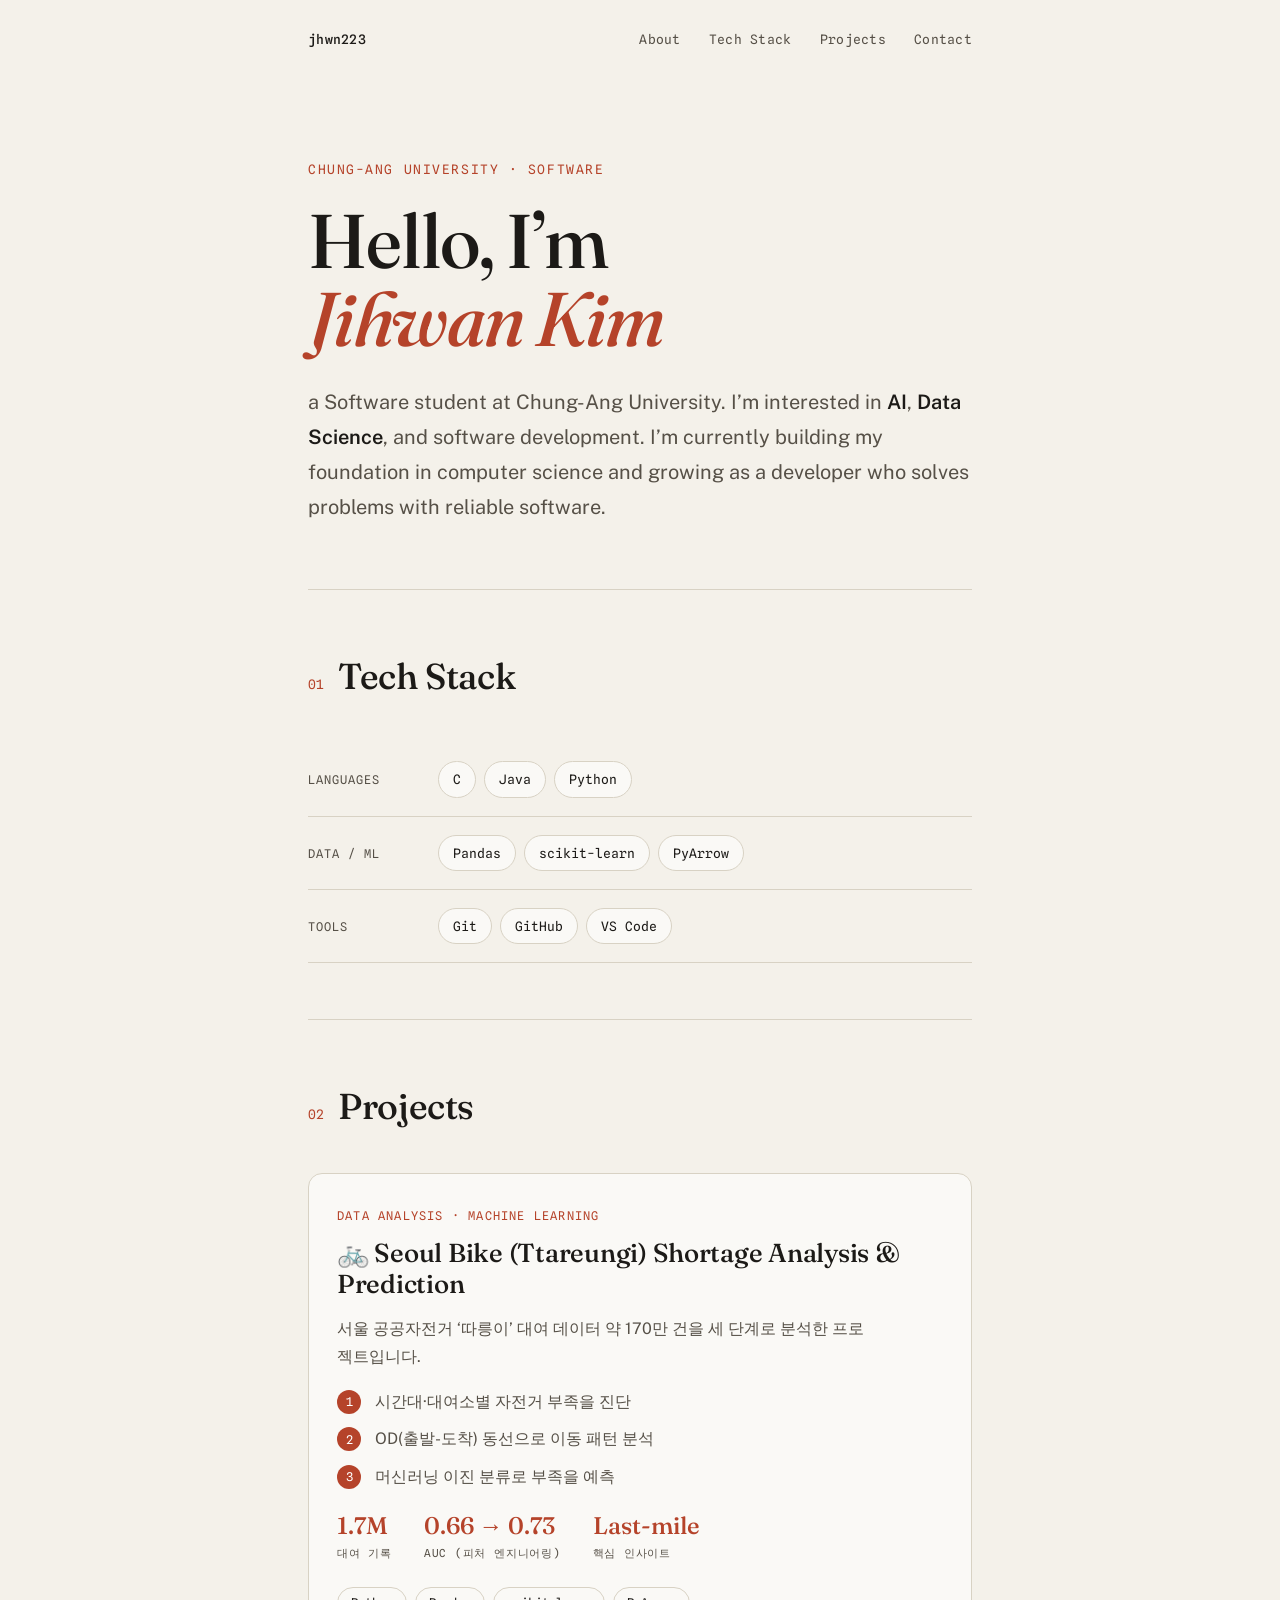
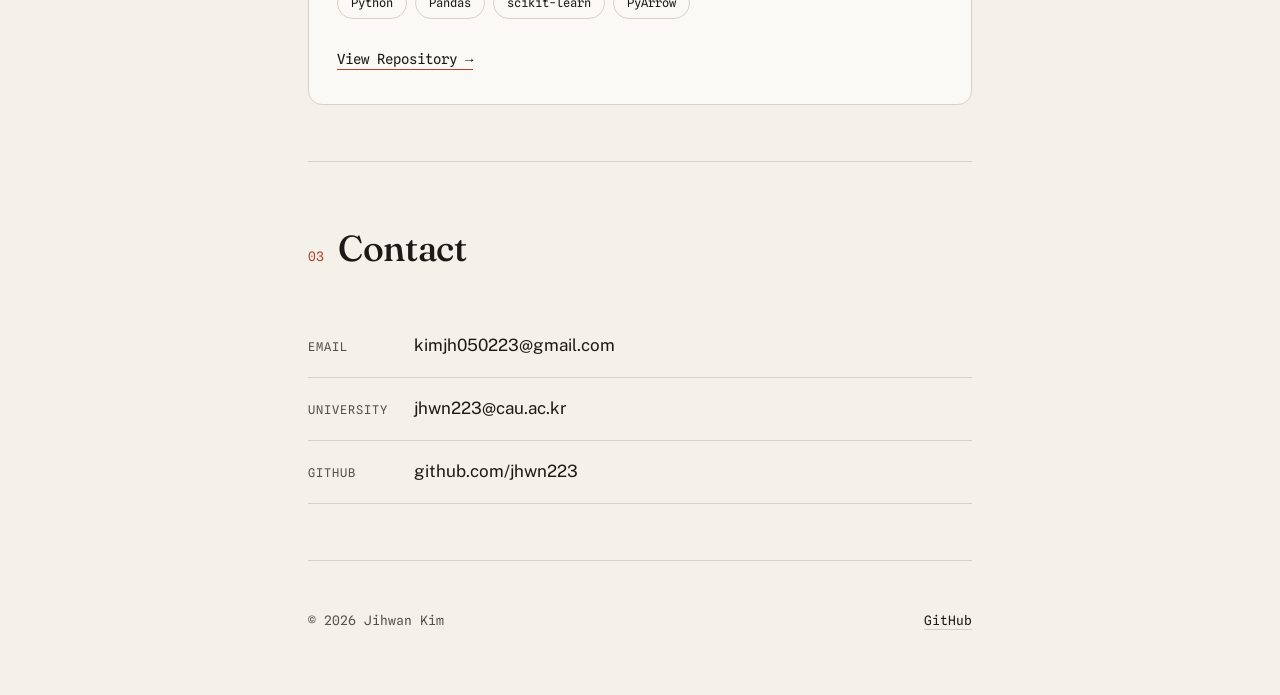
==== index.html @ 2d64db5d "Update index.html" ====
<!DOCTYPE html>
<html lang="en">
<head>
  <meta charset="UTF-8" />
  <meta name="viewport" content="width=device-width, initial-scale=1.0" />
  <title>Jihwan Kim</title>
  <link rel="preconnect" href="https://fonts.googleapis.com" />
  <link rel="preconnect" href="https://fonts.gstatic.com" crossorigin />
  <link href="https://fonts.googleapis.com/css2?family=Fraunces:opsz,wght@9..144,400;9..144,500;9..144,600&family=Spline+Sans+Mono:wght@400;500&family=Public+Sans:wght@400;500;600&display=swap" rel="stylesheet" />
  <style>
    :root {
      --bg: #f4f1ea;
      --ink: #1c1a17;
      --muted: #565047;
      --line: #d8d2c4;
      --accent: #b5432a;
      --display: "Fraunces", Georgia, serif;
      --body: "Public Sans", sans-serif;
      --mono: "Spline Sans Mono", monospace;
    }

    * { margin: 0; padding: 0; box-sizing: border-box; }

    html { scroll-behavior: smooth; }

    body {
      background: var(--bg);
      color: var(--ink);
      font-family: var(--body);
      line-height: 1.7;
      -webkit-font-smoothing: antialiased;
      background-image: radial-gradient(#e7e1d3 0.5px, transparent 0.5px);
      background-size: 26px 26px;
    }

    .wrap { max-width: 720px; margin: 0 auto; padding: 0 28px; }

    .topbar {
      display: flex;
      justify-content: space-between;
      align-items: center;
      padding: 28px 0;
      font-family: var(--mono);
      font-size: 13px;
      letter-spacing: 0.02em;
    }
    .topbar .site { color: var(--ink); font-weight: 500; }
    .topbar nav a {
      color: var(--muted);
      text-decoration: none;
      margin-left: 20px;
      transition: color 0.2s;
    }
    .topbar nav a:hover { color: var(--accent); }

    .hero {
      padding: 80px 0 64px;
      animation: rise 0.9s ease both;
    }
    .eyebrow {
      font-family: var(--mono);
      font-size: 13px;
      color: var(--accent);
      text-transform: uppercase;
      letter-spacing: 0.12em;
      margin-bottom: 22px;
    }
    .hero h1 {
      font-family: var(--display);
      font-weight: 500;
      font-size: clamp(40px, 9vw, 76px);
      line-height: 1.02;
      letter-spacing: -0.02em;
      margin-bottom: 28px;
    }
    .hero h1 em {
      font-style: italic;
      color: var(--accent);
    }
    .hero .bio {
      font-size: clamp(17px, 2.4vw, 20px);
      color: var(--muted);
      max-width: 56ch;
      line-height: 1.75;
    }
    .hero .bio strong { color: var(--ink); font-weight: 600; }

    section { padding: 56px 0; border-top: 1px solid var(--line); }
    .section-head {
      display: flex;
      align-items: baseline;
      gap: 14px;
      margin-bottom: 36px;
    }
    .section-head .num {
      font-family: var(--mono);
      font-size: 13px;
      color: var(--accent);
    }
    .section-head h2 {
      font-family: var(--display);
      font-weight: 500;
      font-size: clamp(26px, 5vw, 36px);
      letter-spacing: -0.01em;
    }

    /* 프로젝트 카드 */
    .project {
      border: 1px solid var(--line);
      border-radius: 14px;
      padding: 32px 28px;
      background: rgba(255, 255, 255, 0.6);
      transition: border-color 0.25s, transform 0.25s;
    }
    .project:hover {
      border-color: var(--accent);
      transform: translateY(-3px);
    }
    .project .kicker {
      font-family: var(--mono);
      font-size: 12px;
      color: var(--accent);
      text-transform: uppercase;
      letter-spacing: 0.1em;
      margin-bottom: 12px;
    }
    .project h3 {
      font-family: var(--display);
      font-weight: 500;
      font-size: clamp(21px, 4vw, 26px);
      letter-spacing: -0.01em;
      line-height: 1.2;
      margin-bottom: 14px;
    }
    .project .desc {
      color: var(--muted);
      font-size: 16px;
      line-height: 1.75;
      margin-bottom: 18px;
      max-width: 54ch;
    }

    /* 프로젝트 단계 목록 */
    .steps {
      list-style: none;
      counter-reset: step;
      margin-bottom: 24px;
      max-width: 54ch;
    }
    .steps li {
      counter-increment: step;
      position: relative;
      padding-left: 38px;
      margin-bottom: 12px;
      color: var(--muted);
      font-size: 16px;
      line-height: 1.6;
    }
    .steps li::before {
      content: counter(step);
      position: absolute;
      left: 0;
      top: 1px;
      width: 24px;
      height: 24px;
      border-radius: 50%;
      background: var(--accent);
      color: #fff;
      font-family: var(--mono);
      font-size: 12px;
      display: flex;
      align-items: center;
      justify-content: center;
    }

    .project .metrics {
      display: flex;
      gap: 32px;
      flex-wrap: wrap;
      margin-bottom: 24px;
    }
    .project .metric .val {
      font-family: var(--display);
      font-weight: 500;
      font-size: 24px;
      color: var(--accent);
      line-height: 1.1;
    }
    .project .metric .cap {
      font-family: var(--mono);
      font-size: 11px;
      color: var(--muted);
      text-transform: uppercase;
      letter-spacing: 0.07em;
      margin-top: 4px;
    }
    .project .tags {
      display: flex;
      flex-wrap: wrap;
      gap: 8px;
      margin-bottom: 26px;
    }
    .project .tag {
      font-family: var(--mono);
      font-size: 12px;
      color: var(--ink);
      border: 1px solid var(--line);
      border-radius: 999px;
      padding: 5px 13px;
    }
    .project .repo-link {
      font-family: var(--mono);
      font-size: 14px;
      color: var(--ink);
      text-decoration: none;
      border-bottom: 1px solid var(--accent);
      padding-bottom: 2px;
      transition: color 0.2s;
    }
    .project .repo-link:hover { color: var(--accent); }

    /* 테크 스택 */
    .stack-list { display: flex; flex-direction: column; }
    .stack-row {
      display: flex;
      align-items: baseline;
      gap: 20px;
      padding: 18px 0;
      border-bottom: 1px solid var(--line);
      flex-wrap: wrap;
    }
    .stack-row .label {
      font-family: var(--mono);
      font-size: 12px;
      color: var(--muted);
      text-transform: uppercase;
      letter-spacing: 0.08em;
      min-width: 110px;
    }
    .stack-tags { display: flex; flex-wrap: wrap; gap: 8px; }
    .stack-tags .tag {
      font-family: var(--mono);
      font-size: 13px;
      color: var(--ink);
      background: rgba(255, 255, 255, 0.6);
      border: 1px solid var(--line);
      border-radius: 999px;
      padding: 6px 14px;
      transition: border-color 0.2s, color 0.2s;
    }
    .stack-tags .tag:hover { border-color: var(--accent); color: var(--accent); }

    /* 컨택 줄 */
    .contact-list { display: flex; flex-direction: column; }
    .contact-row {
      display: flex;
      align-items: baseline;
      gap: 16px;
      padding: 16px 0;
      border-bottom: 1px solid var(--line);
      flex-wrap: wrap;
    }
    .contact-row .label {
      font-family: var(--mono);
      font-size: 12px;
      color: var(--muted);
      text-transform: uppercase;
      letter-spacing: 0.08em;
      min-width: 90px;
    }
    .contact-row a {
      font-size: 17px;
      color: var(--ink);
      text-decoration: none;
      border-bottom: 1px solid transparent;
      transition: color 0.2s, border-color 0.2s;
    }
    .contact-row a:hover { color: var(--accent); border-color: var(--accent); }

    footer {
      padding: 48px 0 64px;
      border-top: 1px solid var(--line);
      display: flex;
      justify-content: space-between;
      flex-wrap: wrap;
      gap: 16px;
      font-family: var(--mono);
      font-size: 13px;
      color: var(--muted);
    }
    footer a { color: var(--ink); text-decoration: none; border-bottom: 1px solid var(--line); padding-bottom: 1px; transition: border-color 0.2s; }
    footer a:hover { border-color: var(--accent); }

    @keyframes rise {
      from { opacity: 0; transform: translateY(16px); }
      to   { opacity: 1; transform: translateY(0); }
    }
  </style>
</head>
<body>
  <div class="wrap">

    <div class="topbar">
      <span class="site">jhwn223</span>
      <nav>
        <a href="#about">About</a>
        <a href="#stack">Tech Stack</a>
        <a href="#projects">Projects</a>
        <a href="#contact">Contact</a>
      </nav>
    </div>

    <header class="hero" id="about">
      <p class="eyebrow">Chung-Ang University &middot; Software</p>
      <h1>Hello, I&rsquo;m<br><em>Jihwan Kim</em></h1>
      <p class="bio">
        a Software student at Chung-Ang University. I&rsquo;m interested in
        <strong>AI</strong>, <strong>Data Science</strong>, and software development.
        I&rsquo;m currently building my foundation in computer science and growing as a
        developer who solves problems with reliable software.
      </p>
    </header>

    <section id="stack">
      <div class="section-head">
        <span class="num">01</span>
        <h2>Tech Stack</h2>
      </div>
      <div class="stack-list">
        <div class="stack-row">
          <span class="label">Languages</span>
          <div class="stack-tags">
            <span class="tag">C</span>
            <span class="tag">Java</span>
            <span class="tag">Python</span>
          </div>
        </div>
        <div class="stack-row">
          <span class="label">Data / ML</span>
          <div class="stack-tags">
            <span class="tag">Pandas</span>
            <span class="tag">scikit-learn</span>
            <span class="tag">PyArrow</span>
          </div>
        </div>
        <div class="stack-row">
          <span class="label">Tools</span>
          <div class="stack-tags">
            <span class="tag">Git</span>
            <span class="tag">GitHub</span>
            <span class="tag">VS Code</span>
          </div>
        </div>
      </div>
    </section>

    <section id="projects">
      <div class="section-head">
        <span class="num">02</span>
        <h2>Projects</h2>
      </div>

      <article class="project">
        <p class="kicker">Data Analysis &middot; Machine Learning</p>
        <h3>🚲 Seoul Bike (Ttareungi) Shortage Analysis &amp; Prediction</h3>
        <p class="desc">
          서울 공공자전거 &lsquo;따릉이&rsquo; 대여 데이터 약 170만 건을 세 단계로 분석한 프로젝트입니다.
        </p>
        <ol class="steps">
          <li>시간대&middot;대여소별 자전거 부족을 진단</li>
          <li>OD(출발-도착) 동선으로 이동 패턴 분석</li>
          <li>머신러닝 이진 분류로 부족을 예측</li>
        </ol>
        <div class="metrics">
          <div class="metric">
            <div class="val">1.7M</div>
            <div class="cap">대여 기록</div>
          </div>
          <div class="metric">
            <div class="val">0.66 &rarr; 0.73</div>
            <div class="cap">AUC (피처 엔지니어링)</div>
          </div>
          <div class="metric">
            <div class="val">Last-mile</div>
            <div class="cap">핵심 인사이트</div>
          </div>
        </div>
        <div class="tags">
          <span class="tag">Python</span>
          <span class="tag">Pandas</span>
          <span class="tag">scikit-learn</span>
          <span class="tag">PyArrow</span>
        </div>
        <a class="repo-link" href="https://github.com/jhwn223/ttareungi-project" target="_blank" rel="noopener">
          View Repository &rarr;
        </a>
      </article>
    </section>

    <section id="contact">
      <div class="section-head">
        <span class="num">03</span>
        <h2>Contact</h2>
      </div>
      <div class="contact-list">
        <div class="contact-row">
          <span class="label">Email</span>
          <a href="mailto:kimjh050223@gmail.com">kimjh050223@gmail.com</a>
        </div>
        <div class="contact-row">
          <span class="label">University</span>
          <a href="mailto:jhwn223@cau.ac.kr">jhwn223@cau.ac.kr</a>
        </div>
        <div class="contact-row">
          <span class="label">GitHub</span>
          <a href="https://github.com/jhwn223">github.com/jhwn223</a>
        </div>
      </div>
    </section>

    <footer>
      <span>&copy; 2026 Jihwan Kim</span>
      <span>
        <a href="https://github.com/jhwn223">GitHub</a>
      </span>
    </footer>

  </div>
</body>
</html>
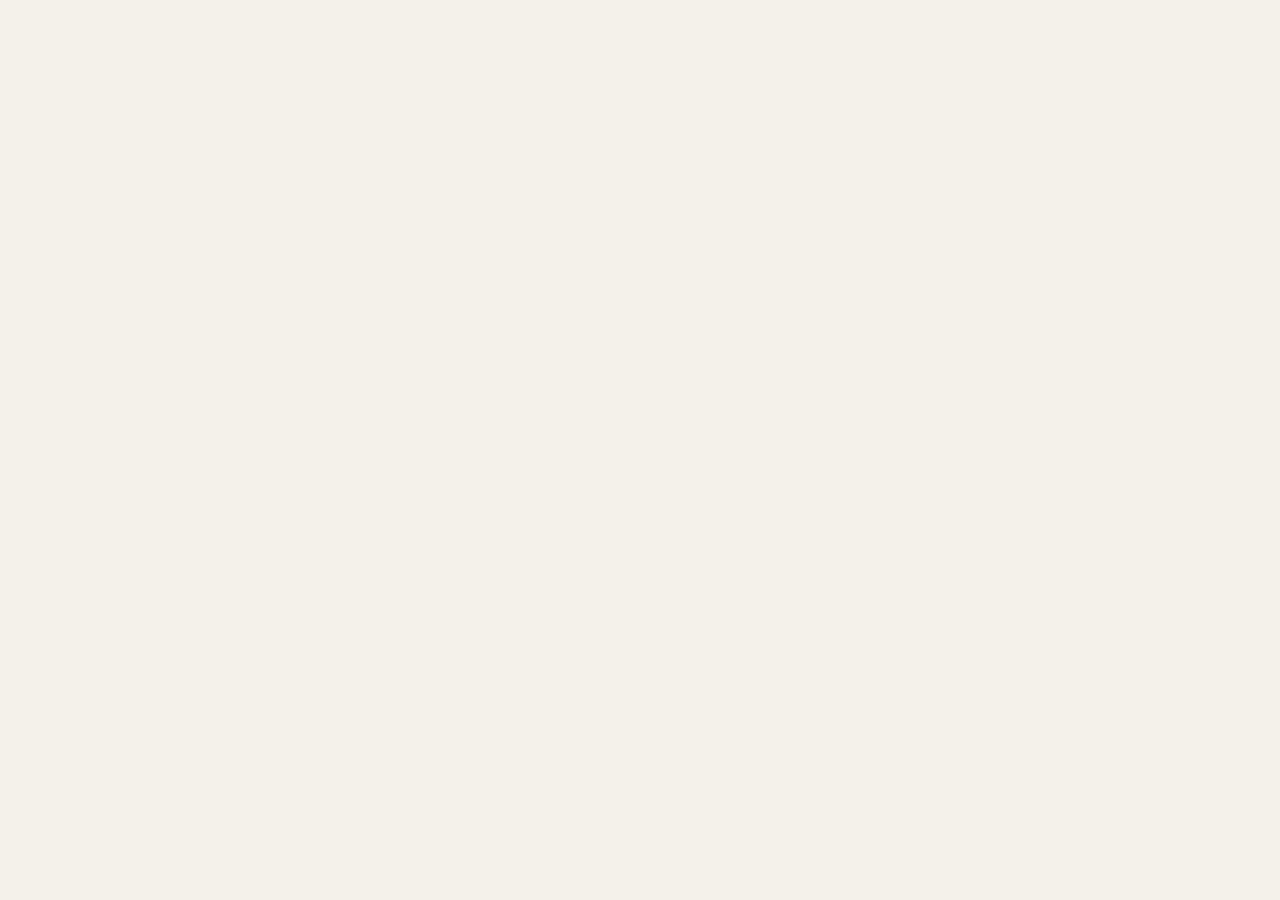
==== commit 778f5be5: "Update index.html" ====
--- a/index.html
+++ b/index.html
@@ -31,6 +31,8 @@
       -webkit-font-smoothing: antialiased;
       background-image: radial-gradient(#e7e1d3 0.5px, transparent 0.5px);
       background-size: 26px 26px;
+      word-break: keep-all;
+      overflow-wrap: break-word;
     }
 
     .wrap { max-width: 720px; margin: 0 auto; padding: 0 28px; }
@@ -81,7 +83,7 @@
       font-size: clamp(17px, 2.4vw, 20px);
       color: var(--muted);
       max-width: 56ch;
-      line-height: 1.75;
+      line-height: 1.8;
     }
     .hero .bio strong { color: var(--ink); font-weight: 600; }
 
@@ -129,13 +131,13 @@
       font-weight: 500;
       font-size: clamp(21px, 4vw, 26px);
       letter-spacing: -0.01em;
-      line-height: 1.2;
+      line-height: 1.25;
       margin-bottom: 14px;
     }
     .project .desc {
       color: var(--muted);
       font-size: 16px;
-      line-height: 1.75;
+      line-height: 1.8;
       margin-bottom: 18px;
       max-width: 54ch;
     }
@@ -154,13 +156,13 @@
       margin-bottom: 12px;
       color: var(--muted);
       font-size: 16px;
-      line-height: 1.6;
+      line-height: 1.65;
     }
     .steps li::before {
       content: counter(step);
       position: absolute;
       left: 0;
-      top: 1px;
+      top: 2px;
       width: 24px;
       height: 24px;
       border-radius: 50%;
@@ -271,160 +273,3 @@
     .contact-row a {
       font-size: 17px;
       color: var(--ink);
-      text-decoration: none;
-      border-bottom: 1px solid transparent;
-      transition: color 0.2s, border-color 0.2s;
-    }
-    .contact-row a:hover { color: var(--accent); border-color: var(--accent); }
-
-    footer {
-      padding: 48px 0 64px;
-      border-top: 1px solid var(--line);
-      display: flex;
-      justify-content: space-between;
-      flex-wrap: wrap;
-      gap: 16px;
-      font-family: var(--mono);
-      font-size: 13px;
-      color: var(--muted);
-    }
-    footer a { color: var(--ink); text-decoration: none; border-bottom: 1px solid var(--line); padding-bottom: 1px; transition: border-color 0.2s; }
-    footer a:hover { border-color: var(--accent); }
-
-    @keyframes rise {
-      from { opacity: 0; transform: translateY(16px); }
-      to   { opacity: 1; transform: translateY(0); }
-    }
-  </style>
-</head>
-<body>
-  <div class="wrap">
-
-    <div class="topbar">
-      <span class="site">jhwn223</span>
-      <nav>
-        <a href="#about">About</a>
-        <a href="#stack">Tech Stack</a>
-        <a href="#projects">Projects</a>
-        <a href="#contact">Contact</a>
-      </nav>
-    </div>
-
-    <header class="hero" id="about">
-      <p class="eyebrow">Chung-Ang University &middot; Software</p>
-      <h1>Hello, I&rsquo;m<br><em>Jihwan Kim</em></h1>
-      <p class="bio">
-        a Software student at Chung-Ang University. I&rsquo;m interested in
-        <strong>AI</strong>, <strong>Data Science</strong>, and software development.
-        I&rsquo;m currently building my foundation in computer science and growing as a
-        developer who solves problems with reliable software.
-      </p>
-    </header>
-
-    <section id="stack">
-      <div class="section-head">
-        <span class="num">01</span>
-        <h2>Tech Stack</h2>
-      </div>
-      <div class="stack-list">
-        <div class="stack-row">
-          <span class="label">Languages</span>
-          <div class="stack-tags">
-            <span class="tag">C</span>
-            <span class="tag">Java</span>
-            <span class="tag">Python</span>
-          </div>
-        </div>
-        <div class="stack-row">
-          <span class="label">Data / ML</span>
-          <div class="stack-tags">
-            <span class="tag">Pandas</span>
-            <span class="tag">scikit-learn</span>
-            <span class="tag">PyArrow</span>
-          </div>
-        </div>
-        <div class="stack-row">
-          <span class="label">Tools</span>
-          <div class="stack-tags">
-            <span class="tag">Git</span>
-            <span class="tag">GitHub</span>
-            <span class="tag">VS Code</span>
-          </div>
-        </div>
-      </div>
-    </section>
-
-    <section id="projects">
-      <div class="section-head">
-        <span class="num">02</span>
-        <h2>Projects</h2>
-      </div>
-
-      <article class="project">
-        <p class="kicker">Data Analysis &middot; Machine Learning</p>
-        <h3>🚲 Seoul Bike (Ttareungi) Shortage Analysis &amp; Prediction</h3>
-        <p class="desc">
-          서울 공공자전거 &lsquo;따릉이&rsquo; 대여 데이터 약 170만 건을 세 단계로 분석한 프로젝트입니다.
-        </p>
-        <ol class="steps">
-          <li>시간대&middot;대여소별 자전거 부족을 진단</li>
-          <li>OD(출발-도착) 동선으로 이동 패턴 분석</li>
-          <li>머신러닝 이진 분류로 부족을 예측</li>
-        </ol>
-        <div class="metrics">
-          <div class="metric">
-            <div class="val">1.7M</div>
-            <div class="cap">대여 기록</div>
-          </div>
-          <div class="metric">
-            <div class="val">0.66 &rarr; 0.73</div>
-            <div class="cap">AUC (피처 엔지니어링)</div>
-          </div>
-          <div class="metric">
-            <div class="val">Last-mile</div>
-            <div class="cap">핵심 인사이트</div>
-          </div>
-        </div>
-        <div class="tags">
-          <span class="tag">Python</span>
-          <span class="tag">Pandas</span>
-          <span class="tag">scikit-learn</span>
-          <span class="tag">PyArrow</span>
-        </div>
-        <a class="repo-link" href="https://github.com/jhwn223/ttareungi-project" target="_blank" rel="noopener">
-          View Repository &rarr;
-        </a>
-      </article>
-    </section>
-
-    <section id="contact">
-      <div class="section-head">
-        <span class="num">03</span>
-        <h2>Contact</h2>
-      </div>
-      <div class="contact-list">
-        <div class="contact-row">
-          <span class="label">Email</span>
-          <a href="mailto:kimjh050223@gmail.com">kimjh050223@gmail.com</a>
-        </div>
-        <div class="contact-row">
-          <span class="label">University</span>
-          <a href="mailto:jhwn223@cau.ac.kr">jhwn223@cau.ac.kr</a>
-        </div>
-        <div class="contact-row">
-          <span class="label">GitHub</span>
-          <a href="https://github.com/jhwn223">github.com/jhwn223</a>
-        </div>
-      </div>
-    </section>
-
-    <footer>
-      <span>&copy; 2026 Jihwan Kim</span>
-      <span>
-        <a href="https://github.com/jhwn223">GitHub</a>
-      </span>
-    </footer>
-
-  </div>
-</body>
-</html>
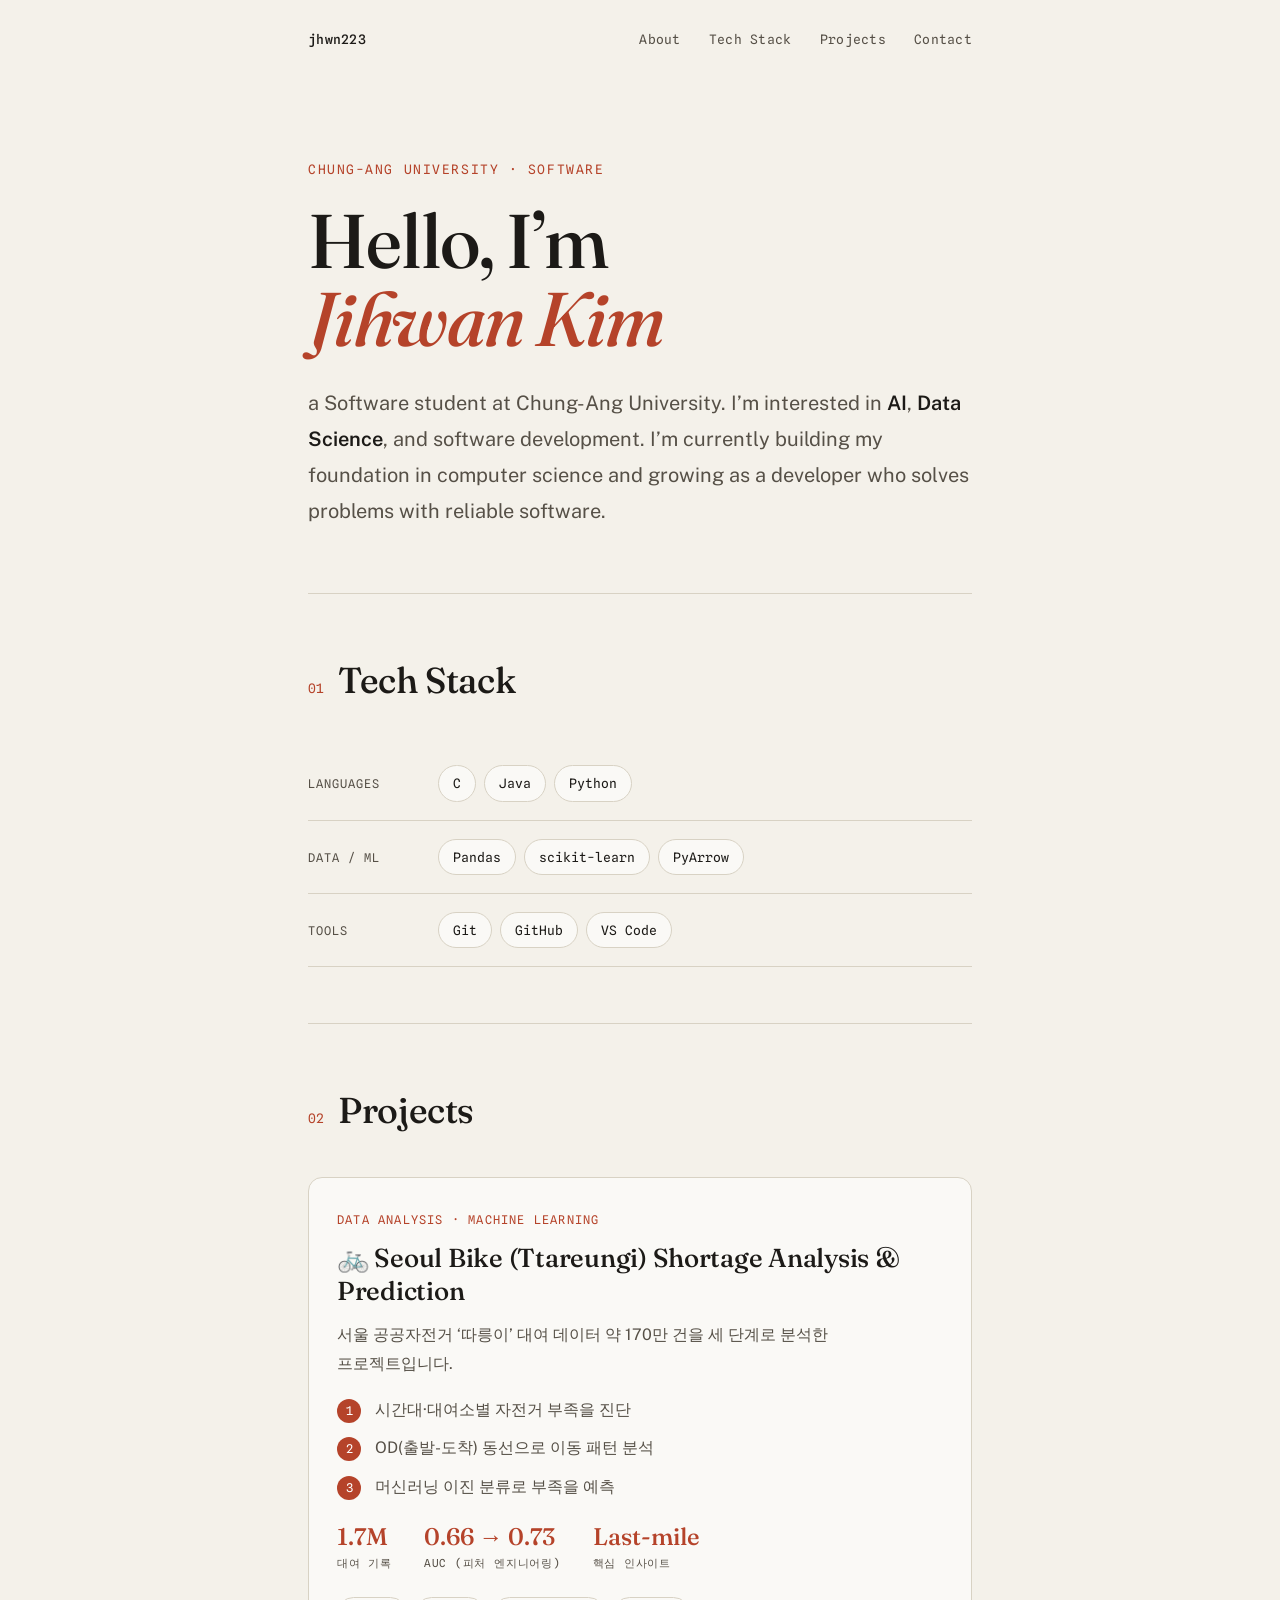
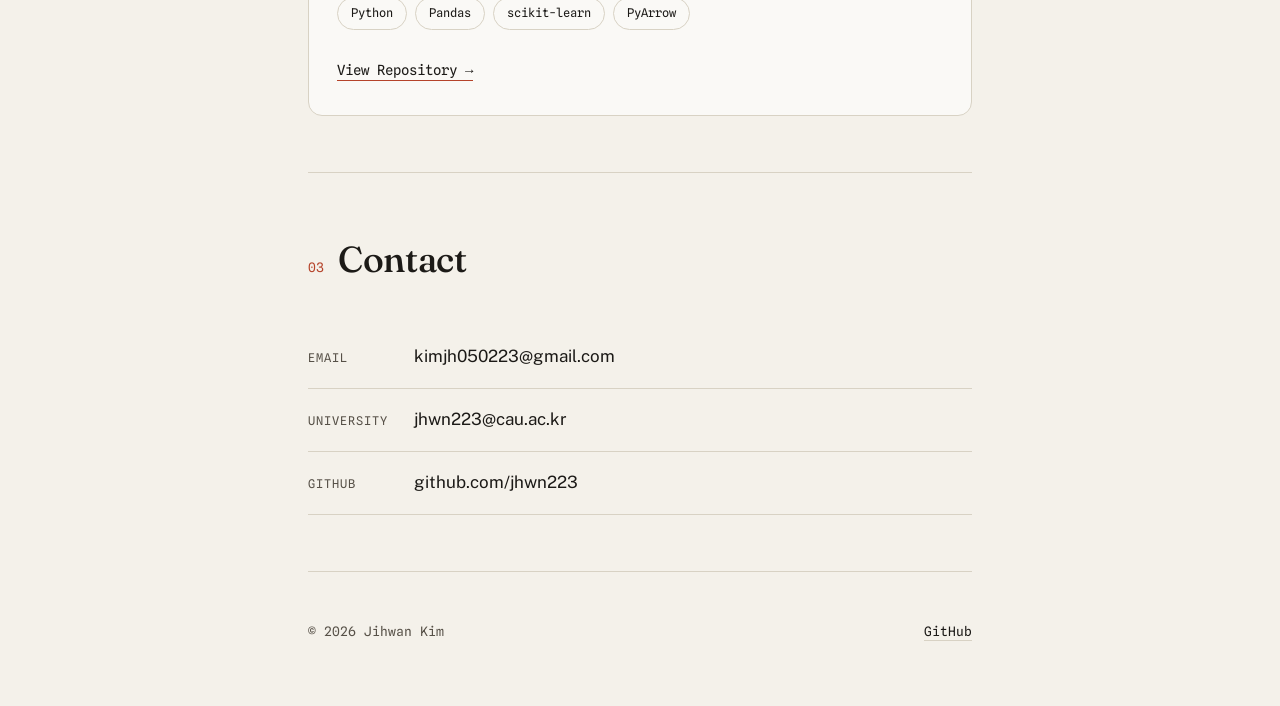
==== commit 16f9832d: "Update index.html" ====
--- a/index.html
+++ b/index.html
@@ -273,3 +273,160 @@
     .contact-row a {
       font-size: 17px;
       color: var(--ink);
+      text-decoration: none;
+      border-bottom: 1px solid transparent;
+      transition: color 0.2s, border-color 0.2s;
+    }
+    .contact-row a:hover { color: var(--accent); border-color: var(--accent); }
+
+    footer {
+      padding: 48px 0 64px;
+      border-top: 1px solid var(--line);
+      display: flex;
+      justify-content: space-between;
+      flex-wrap: wrap;
+      gap: 16px;
+      font-family: var(--mono);
+      font-size: 13px;
+      color: var(--muted);
+    }
+    footer a { color: var(--ink); text-decoration: none; border-bottom: 1px solid var(--line); padding-bottom: 1px; transition: border-color 0.2s; }
+    footer a:hover { border-color: var(--accent); }
+
+    @keyframes rise {
+      from { opacity: 0; transform: translateY(16px); }
+      to   { opacity: 1; transform: translateY(0); }
+    }
+  </style>
+</head>
+<body>
+  <div class="wrap">
+
+    <div class="topbar">
+      <span class="site">jhwn223</span>
+      <nav>
+        <a href="#about">About</a>
+        <a href="#stack">Tech Stack</a>
+        <a href="#projects">Projects</a>
+        <a href="#contact">Contact</a>
+      </nav>
+    </div>
+
+    <header class="hero" id="about">
+      <p class="eyebrow">Chung-Ang University &middot; Software</p>
+      <h1>Hello, I&rsquo;m<br><em>Jihwan Kim</em></h1>
+      <p class="bio">
+        a Software student at Chung-Ang University. I&rsquo;m interested in
+        <strong>AI</strong>, <strong>Data Science</strong>, and software development.
+        I&rsquo;m currently building my foundation in computer science and growing as a
+        developer who solves problems with reliable software.
+      </p>
+    </header>
+
+    <section id="stack">
+      <div class="section-head">
+        <span class="num">01</span>
+        <h2>Tech Stack</h2>
+      </div>
+      <div class="stack-list">
+        <div class="stack-row">
+          <span class="label">Languages</span>
+          <div class="stack-tags">
+            <span class="tag">C</span>
+            <span class="tag">Java</span>
+            <span class="tag">Python</span>
+          </div>
+        </div>
+        <div class="stack-row">
+          <span class="label">Data / ML</span>
+          <div class="stack-tags">
+            <span class="tag">Pandas</span>
+            <span class="tag">scikit-learn</span>
+            <span class="tag">PyArrow</span>
+          </div>
+        </div>
+        <div class="stack-row">
+          <span class="label">Tools</span>
+          <div class="stack-tags">
+            <span class="tag">Git</span>
+            <span class="tag">GitHub</span>
+            <span class="tag">VS Code</span>
+          </div>
+        </div>
+      </div>
+    </section>
+
+    <section id="projects">
+      <div class="section-head">
+        <span class="num">02</span>
+        <h2>Projects</h2>
+      </div>
+
+      <article class="project">
+        <p class="kicker">Data Analysis &middot; Machine Learning</p>
+        <h3>🚲 Seoul Bike (Ttareungi) Shortage Analysis &amp; Prediction</h3>
+        <p class="desc">
+          서울 공공자전거 &lsquo;따릉이&rsquo; 대여 데이터 약 170만 건을 세 단계로 분석한 프로젝트입니다.
+        </p>
+        <ol class="steps">
+          <li>시간대&middot;대여소별 자전거 부족을 진단</li>
+          <li>OD(출발-도착) 동선으로 이동 패턴 분석</li>
+          <li>머신러닝 이진 분류로 부족을 예측</li>
+        </ol>
+        <div class="metrics">
+          <div class="metric">
+            <div class="val">1.7M</div>
+            <div class="cap">대여 기록</div>
+          </div>
+          <div class="metric">
+            <div class="val">0.66 &rarr; 0.73</div>
+            <div class="cap">AUC (피처 엔지니어링)</div>
+          </div>
+          <div class="metric">
+            <div class="val">Last-mile</div>
+            <div class="cap">핵심 인사이트</div>
+          </div>
+        </div>
+        <div class="tags">
+          <span class="tag">Python</span>
+          <span class="tag">Pandas</span>
+          <span class="tag">scikit-learn</span>
+          <span class="tag">PyArrow</span>
+        </div>
+        <a class="repo-link" href="https://github.com/jhwn223/ttareungi-project" target="_blank" rel="noopener">
+          View Repository &rarr;
+        </a>
+      </article>
+    </section>
+
+    <section id="contact">
+      <div class="section-head">
+        <span class="num">03</span>
+        <h2>Contact</h2>
+      </div>
+      <div class="contact-list">
+        <div class="contact-row">
+          <span class="label">Email</span>
+          <a href="mailto:kimjh050223@gmail.com">kimjh050223@gmail.com</a>
+        </div>
+        <div class="contact-row">
+          <span class="label">University</span>
+          <a href="mailto:jhwn223@cau.ac.kr">jhwn223@cau.ac.kr</a>
+        </div>
+        <div class="contact-row">
+          <span class="label">GitHub</span>
+          <a href="https://github.com/jhwn223">github.com/jhwn223</a>
+        </div>
+      </div>
+    </section>
+
+    <footer>
+      <span>&copy; 2026 Jihwan Kim</span>
+      <span>
+        <a href="https://github.com/jhwn223">GitHub</a>
+      </span>
+    </footer>
+
+  </div>
+</body>
+</html>
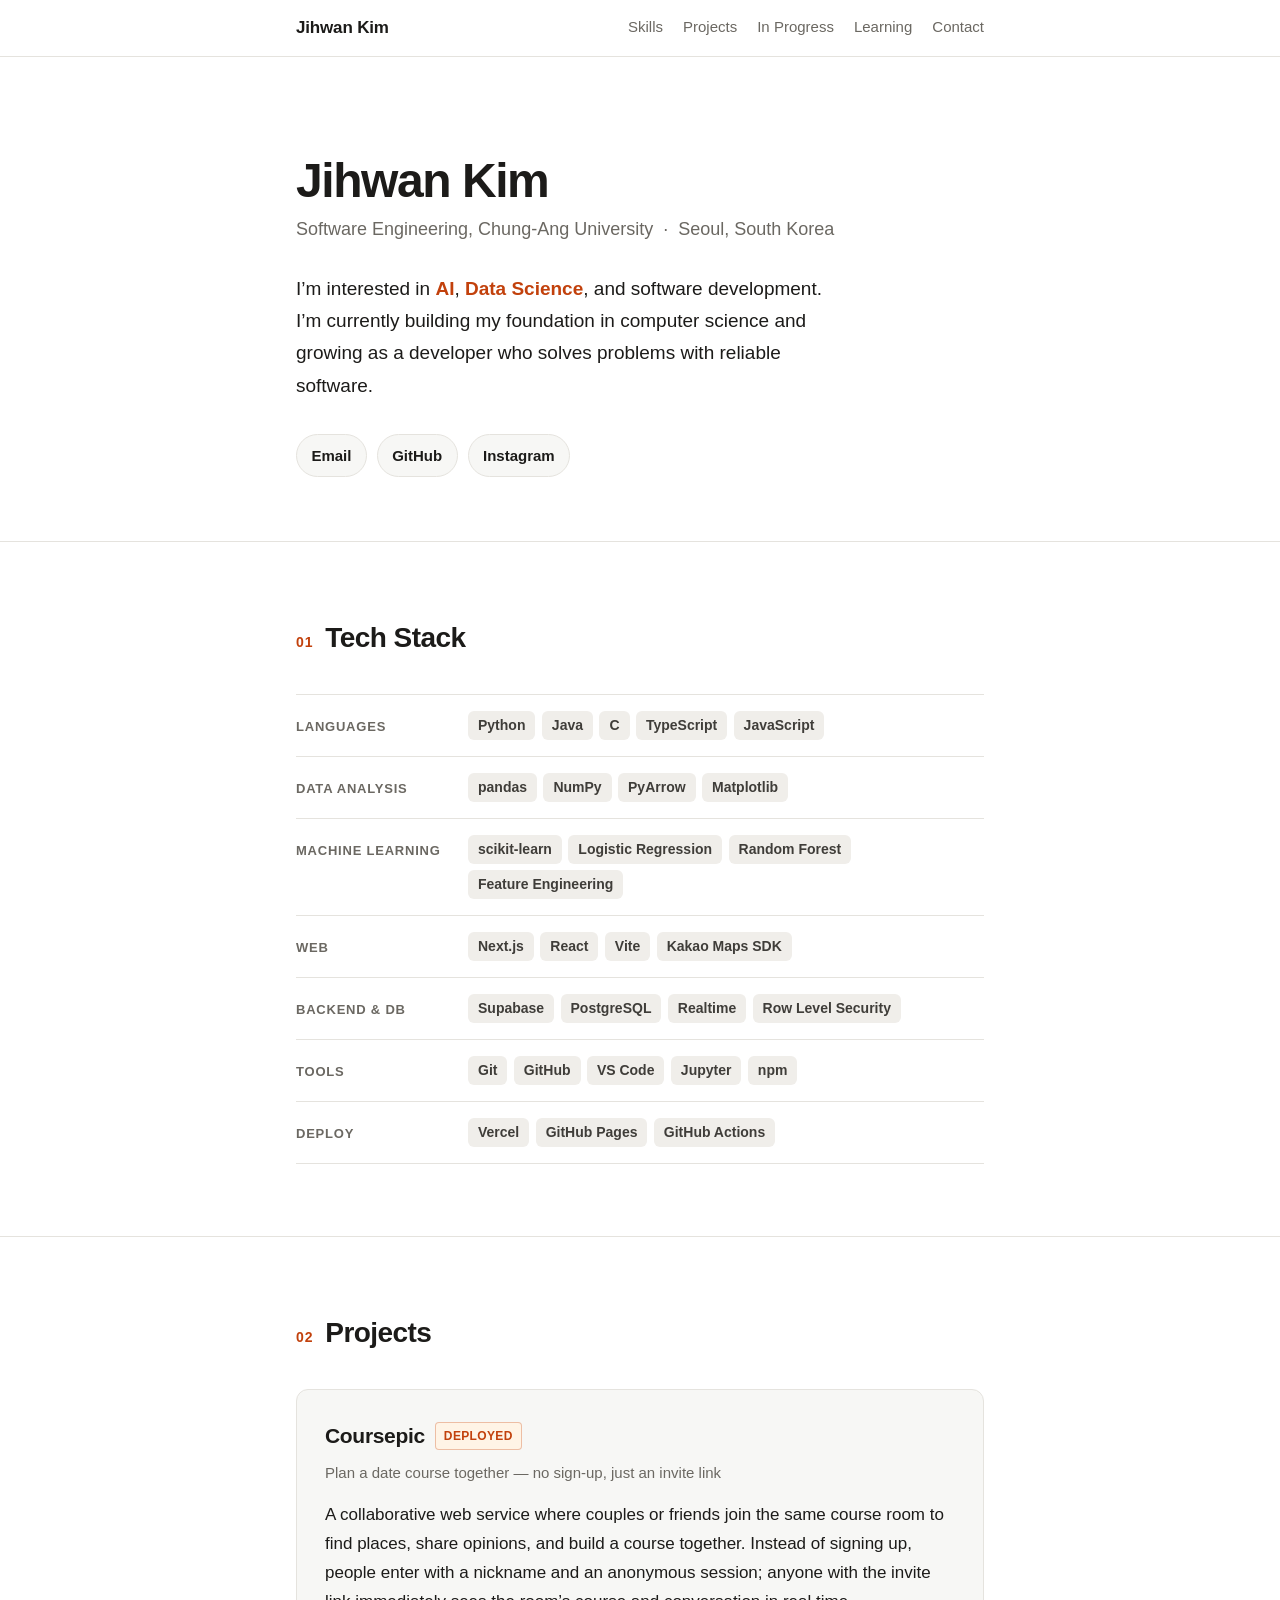
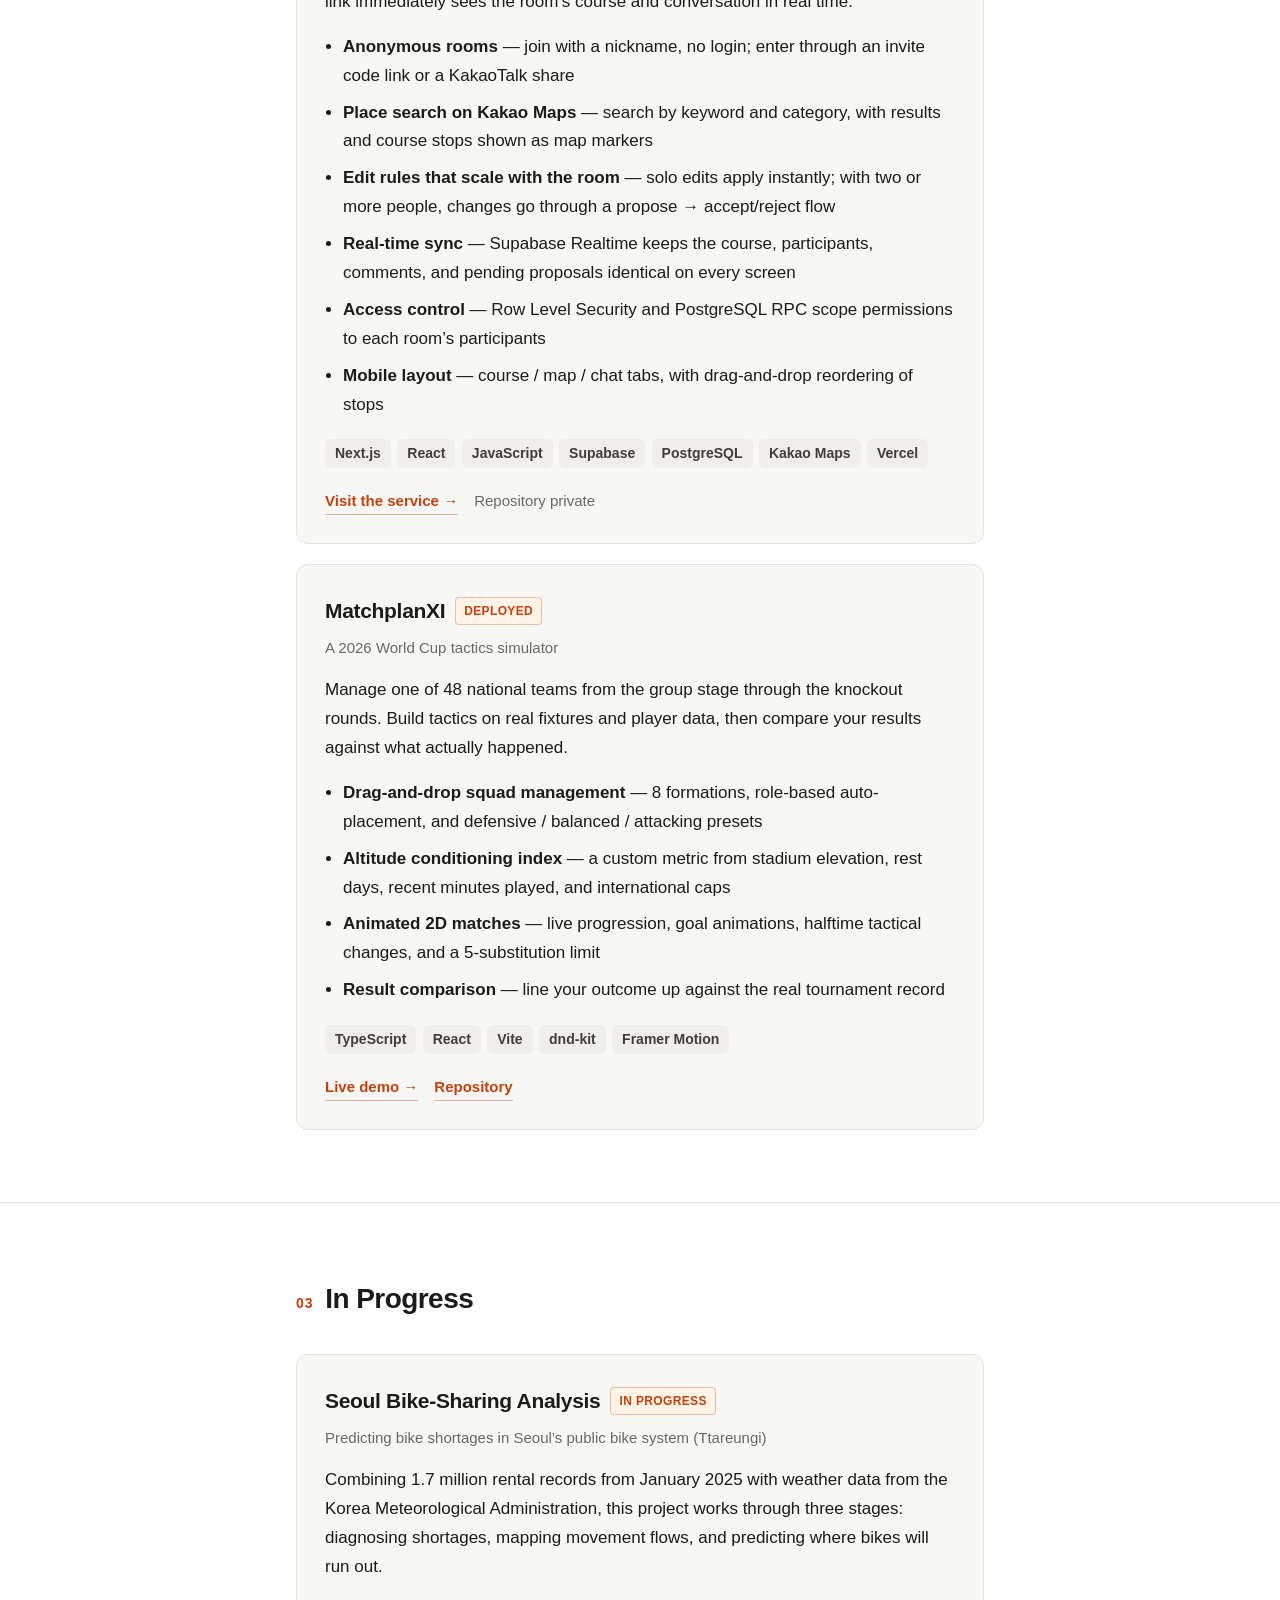
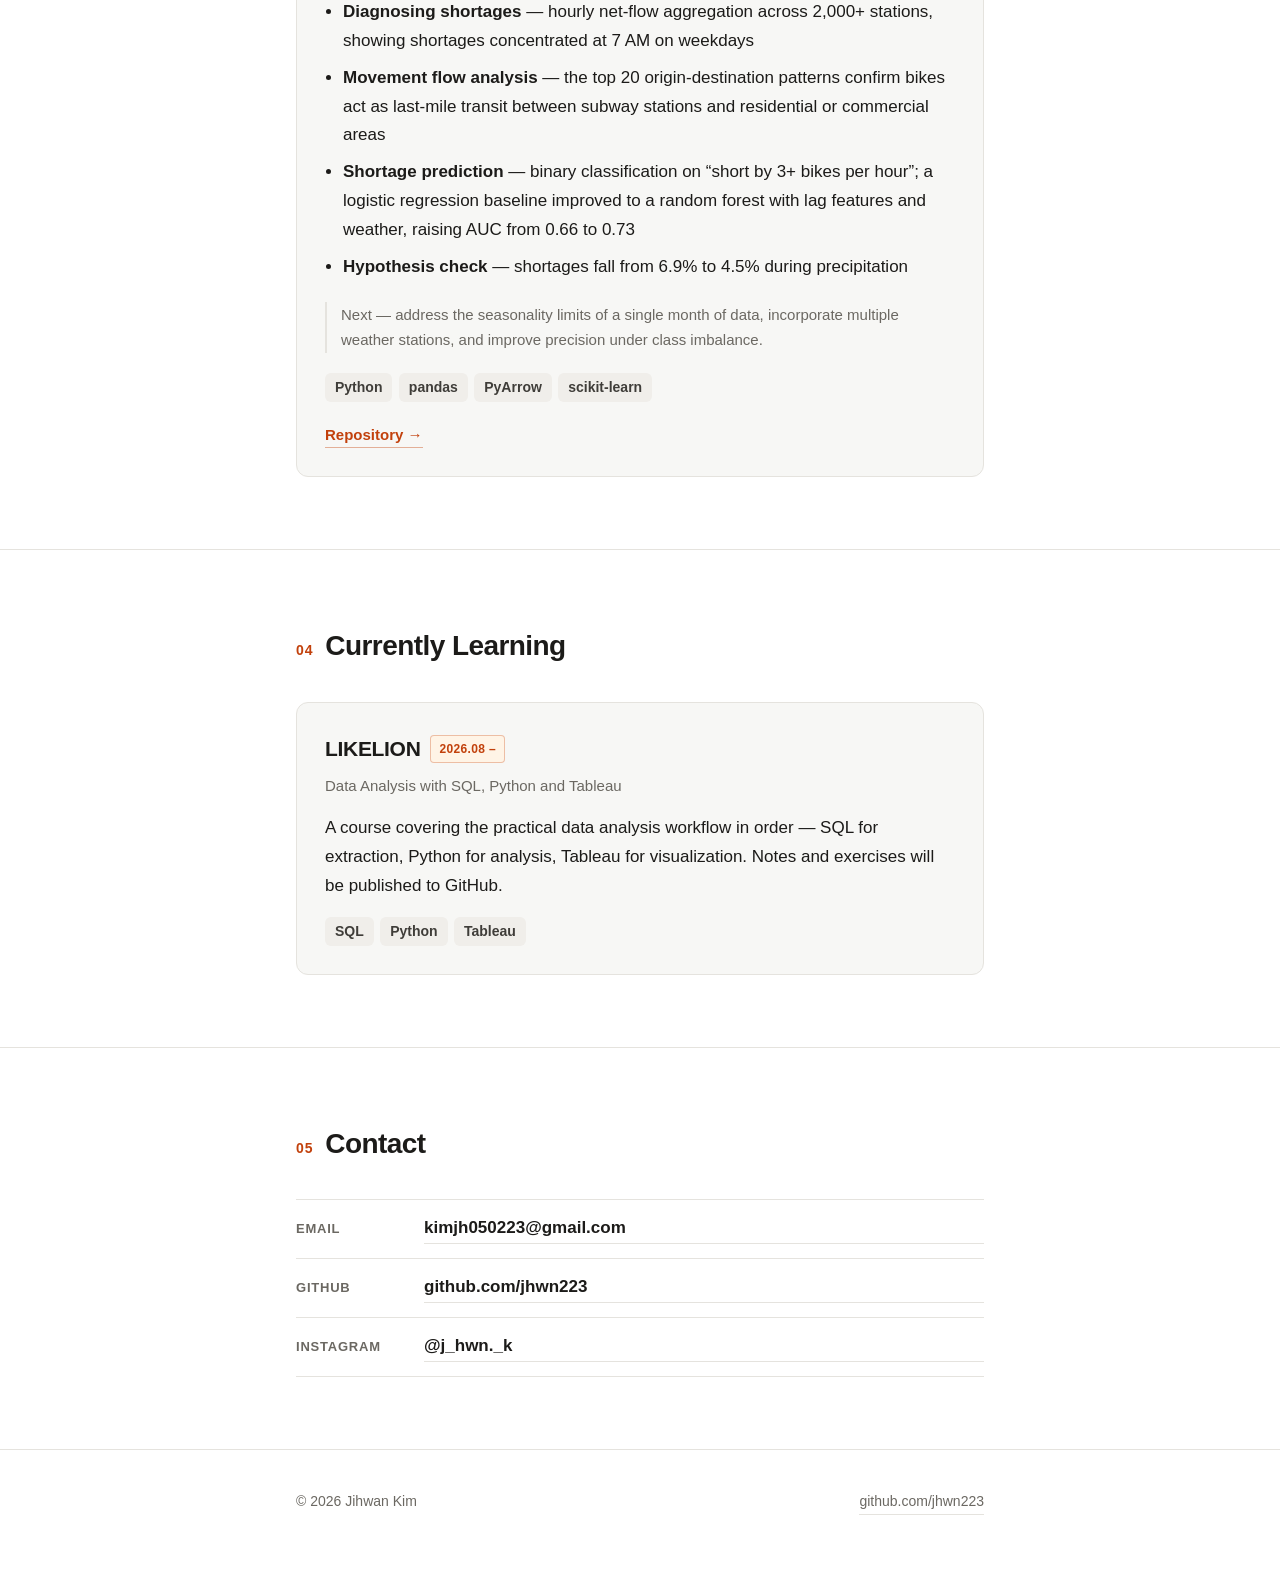
==== commit 1f8d46c9: "Update index.html" ====
--- a/index.html
+++ b/index.html
@@ -1,432 +1,705 @@
 <!DOCTYPE html>
 <html lang="en">
 <head>
-  <meta charset="UTF-8" />
-  <meta name="viewport" content="width=device-width, initial-scale=1.0" />
-  <title>Jihwan Kim</title>
-  <link rel="preconnect" href="https://fonts.googleapis.com" />
-  <link rel="preconnect" href="https://fonts.gstatic.com" crossorigin />
-  <link href="https://fonts.googleapis.com/css2?family=Fraunces:opsz,wght@9..144,400;9..144,500;9..144,600&family=Spline+Sans+Mono:wght@400;500&family=Public+Sans:wght@400;500;600&display=swap" rel="stylesheet" />
-  <style>
+<meta charset="UTF-8" />
+<meta name="viewport" content="width=device-width, initial-scale=1" />
+<title>Jihwan Kim</title>
+<meta name="description" content="Software student at Chung-Ang University. Data analysis and web development." />
+<style>
+  :root {
+    --bg: #ffffff;
+    --surface: #f7f7f5;
+    --border: #e5e3de;
+    --text: #1c1b19;
+    --muted: #6b6862;
+    --accent: #c2410c;
+    --accent-soft: #fff4e6;
+    --chip-bg: #f0eeea;
+    --chip-text: #3f3d39;
+    --max: 46rem;
+  }
+
+  @media (prefers-color-scheme: dark) {
     :root {
-      --bg: #f4f1ea;
-      --ink: #1c1a17;
-      --muted: #565047;
-      --line: #d8d2c4;
-      --accent: #b5432a;
-      --display: "Fraunces", Georgia, serif;
-      --body: "Public Sans", sans-serif;
-      --mono: "Spline Sans Mono", monospace;
+      --bg: #12110f;
+      --surface: #1a1917;
+      --border: #2e2c28;
+      --text: #ece9e4;
+      --muted: #a09c94;
+      --accent: #fbbf24;
+      --accent-soft: #2a2113;
+      --chip-bg: #24221f;
+      --chip-text: #d3cfc8;
     }
-
-    * { margin: 0; padding: 0; box-sizing: border-box; }
-
-    html { scroll-behavior: smooth; }
-
-    body {
-      background: var(--bg);
-      color: var(--ink);
-      font-family: var(--body);
-      line-height: 1.7;
-      -webkit-font-smoothing: antialiased;
-      background-image: radial-gradient(#e7e1d3 0.5px, transparent 0.5px);
-      background-size: 26px 26px;
-      word-break: keep-all;
-      overflow-wrap: break-word;
+  }
+
+  * { box-sizing: border-box; }
+
+  html { -webkit-text-size-adjust: 100%; scroll-behavior: smooth; }
+
+  body {
+    margin: 0;
+    background: var(--bg);
+    color: var(--text);
+    font-family: -apple-system, BlinkMacSystemFont, "Segoe UI", "Helvetica Neue",
+                 Arial, sans-serif;
+    font-size: 1.0625rem;
+    line-height: 1.7;
+    overflow-wrap: break-word;
+    -webkit-font-smoothing: antialiased;
+  }
+
+  a { color: inherit; }
+
+  .wrap {
+    max-width: var(--max);
+    margin: 0 auto;
+    padding: 0 1.5rem;
+  }
+
+  /* ---------- nav ---------- */
+
+  nav {
+    position: sticky;
+    top: 0;
+    z-index: 10;
+    background: color-mix(in srgb, var(--bg) 88%, transparent);
+    backdrop-filter: saturate(180%) blur(12px);
+    border-bottom: 1px solid var(--border);
+  }
+
+  .nav-inner {
+    display: flex;
+    align-items: center;
+    justify-content: space-between;
+    gap: 1rem;
+    height: 3.5rem;
+  }
+
+  .nav-name {
+    font-weight: 700;
+    letter-spacing: -0.01em;
+    text-decoration: none;
+    white-space: nowrap;
+  }
+
+  .nav-links {
+    display: flex;
+    gap: 1.25rem;
+    overflow-x: auto;
+    scrollbar-width: none;
+    -ms-overflow-style: none;
+  }
+
+  .nav-links::-webkit-scrollbar { display: none; }
+
+  .nav-links a {
+    color: var(--muted);
+    text-decoration: none;
+    font-size: 0.9375rem;
+    white-space: nowrap;
+    padding: 0.25rem 0;
+    border-bottom: 2px solid transparent;
+    transition: color .15s, border-color .15s;
+  }
+
+  .nav-links a:hover {
+    color: var(--text);
+    border-bottom-color: var(--accent);
+  }
+
+  /* ---------- hero ---------- */
+
+  header.hero {
+    padding: clamp(3.5rem, 10vw, 6rem) 0 clamp(2.5rem, 7vw, 4rem);
+    border-bottom: 1px solid var(--border);
+  }
+
+  .hero h1 {
+    margin: 0 0 .375rem;
+    font-size: clamp(2.125rem, 7vw, 3rem);
+    line-height: 1.15;
+    letter-spacing: -0.03em;
+    font-weight: 800;
+  }
+
+  .hero .role {
+    color: var(--muted);
+    font-weight: 500;
+    font-size: clamp(1rem, 3.5vw, 1.125rem);
+    margin: 0 0 1.75rem;
+  }
+
+  .hero p.lead {
+    font-size: clamp(1.0625rem, 3vw, 1.1875rem);
+    margin: 0 0 2rem;
+    max-width: 34rem;
+  }
+
+  .hero p.lead strong {
+    color: var(--accent);
+    font-weight: 700;
+  }
+
+  .links {
+    display: flex;
+    flex-wrap: wrap;
+    gap: .625rem;
+  }
+
+  .links a {
+    display: inline-flex;
+    align-items: center;
+    gap: .4rem;
+    padding: .5rem .9rem;
+    border: 1px solid var(--border);
+    border-radius: 999px;
+    background: var(--surface);
+    font-size: .9375rem;
+    font-weight: 600;
+    text-decoration: none;
+    transition: border-color .15s, color .15s, transform .1s;
+  }
+
+  .links a:hover {
+    border-color: var(--accent);
+    color: var(--accent);
+  }
+
+  .links a:active { transform: translateY(1px); }
+
+  /* ---------- sections ---------- */
+
+  section {
+    padding: clamp(3rem, 8vw, 4.5rem) 0;
+    border-bottom: 1px solid var(--border);
+  }
+
+  section:last-of-type { border-bottom: none; }
+
+  .sec-head {
+    display: flex;
+    align-items: baseline;
+    gap: .75rem;
+    margin-bottom: 2rem;
+  }
+
+  .sec-num {
+    color: var(--accent);
+    font-size: .875rem;
+    font-weight: 700;
+    font-variant-numeric: tabular-nums;
+    letter-spacing: .06em;
+  }
+
+  .sec-head h2 {
+    margin: 0;
+    font-size: clamp(1.375rem, 4.5vw, 1.75rem);
+    letter-spacing: -0.02em;
+    font-weight: 700;
+  }
+
+  /* ---------- skills ---------- */
+
+  .skill-row {
+    display: grid;
+    grid-template-columns: 9.5rem 1fr;
+    gap: 1rem 1.25rem;
+    padding: 1rem 0;
+    border-top: 1px solid var(--border);
+    align-items: start;
+  }
+
+  .skill-row:last-child { border-bottom: 1px solid var(--border); }
+
+  .skill-row h3 {
+    margin: 0;
+    font-size: .8125rem;
+    font-weight: 700;
+    letter-spacing: .06em;
+    text-transform: uppercase;
+    color: var(--muted);
+    padding-top: .3rem;
+  }
+
+  .chips {
+    display: flex;
+    flex-wrap: wrap;
+    gap: .4rem;
+  }
+
+  .chip {
+    display: inline-block;
+    padding: .25rem .625rem;
+    border-radius: .375rem;
+    background: var(--chip-bg);
+    color: var(--chip-text);
+    font-size: .875rem;
+    font-weight: 600;
+    line-height: 1.5;
+  }
+
+  @media (max-width: 34rem) {
+    .skill-row {
+      grid-template-columns: 1fr;
+      gap: .625rem;
     }
-
-    .wrap { max-width: 720px; margin: 0 auto; padding: 0 28px; }
-
-    .topbar {
-      display: flex;
-      justify-content: space-between;
-      align-items: center;
-      padding: 28px 0;
-      font-family: var(--mono);
-      font-size: 13px;
-      letter-spacing: 0.02em;
+    .skill-row h3 { padding-top: 0; }
+  }
+
+  /* ---------- cards ---------- */
+
+  .card {
+    background: var(--surface);
+    border: 1px solid var(--border);
+    border-radius: .75rem;
+    padding: clamp(1.25rem, 4vw, 1.75rem);
+    margin-bottom: 1.25rem;
+  }
+
+  .card:last-child { margin-bottom: 0; }
+
+  .card-top {
+    display: flex;
+    flex-wrap: wrap;
+    align-items: center;
+    gap: .625rem;
+    margin-bottom: .375rem;
+  }
+
+  .card h3 {
+    margin: 0;
+    font-size: clamp(1.125rem, 3.5vw, 1.3125rem);
+    letter-spacing: -0.015em;
+    font-weight: 700;
+  }
+
+  .tag {
+    display: inline-block;
+    padding: .1875rem .5rem;
+    border-radius: .25rem;
+    font-size: .75rem;
+    font-weight: 700;
+    letter-spacing: .03em;
+    background: var(--accent-soft);
+    color: var(--accent);
+    border: 1px solid color-mix(in srgb, var(--accent) 30%, transparent);
+    white-space: nowrap;
+  }
+
+  .card .sub {
+    color: var(--muted);
+    font-size: .9375rem;
+    margin: 0 0 1rem;
+  }
+
+  .card > p { margin: 0 0 1rem; }
+
+  .card ul {
+    margin: 0 0 1.25rem;
+    padding-left: 1.125rem;
+  }
+
+  .card li { margin-bottom: .5rem; }
+
+  .card li:last-child { margin-bottom: 0; }
+
+  .card li b { font-weight: 700; }
+
+  .card .next {
+    font-size: .9375rem;
+    color: var(--muted);
+    margin: 0 0 1.25rem;
+    padding-left: .875rem;
+    border-left: 2px solid var(--border);
+  }
+
+  .card-links {
+    display: flex;
+    flex-wrap: wrap;
+    gap: 1rem;
+    margin-top: 1.25rem;
+  }
+
+  .card-links a {
+    font-size: .9375rem;
+    font-weight: 700;
+    color: var(--accent);
+    text-decoration: none;
+    border-bottom: 1px solid color-mix(in srgb, var(--accent) 40%, transparent);
+  }
+
+  .card-links a:hover { border-bottom-color: var(--accent); }
+
+  .card-links .no-link {
+    font-size: .9375rem;
+    color: var(--muted);
+  }
+
+  /* ---------- contact ---------- */
+
+  .contact-list {
+    list-style: none;
+    margin: 0;
+    padding: 0;
+  }
+
+  .contact-list li {
+    display: grid;
+    grid-template-columns: 7rem 1fr;
+    gap: 1rem;
+    padding: .875rem 0;
+    border-top: 1px solid var(--border);
+    align-items: baseline;
+  }
+
+  .contact-list li:last-child { border-bottom: 1px solid var(--border); }
+
+  .contact-list .label {
+    font-size: .8125rem;
+    font-weight: 700;
+    color: var(--muted);
+    letter-spacing: .06em;
+    text-transform: uppercase;
+  }
+
+  .contact-list a {
+    text-decoration: none;
+    font-weight: 600;
+    border-bottom: 1px solid var(--border);
+    word-break: break-all;
+  }
+
+  .contact-list a:hover {
+    color: var(--accent);
+    border-bottom-color: var(--accent);
+  }
+
+  @media (max-width: 34rem) {
+    .contact-list li {
+      grid-template-columns: 1fr;
+      gap: .125rem;
     }
-    .topbar .site { color: var(--ink); font-weight: 500; }
-    .topbar nav a {
-      color: var(--muted);
-      text-decoration: none;
-      margin-left: 20px;
-      transition: color 0.2s;
-    }
-    .topbar nav a:hover { color: var(--accent); }
-
-    .hero {
-      padding: 80px 0 64px;
-      animation: rise 0.9s ease both;
-    }
-    .eyebrow {
-      font-family: var(--mono);
-      font-size: 13px;
-      color: var(--accent);
-      text-transform: uppercase;
-      letter-spacing: 0.12em;
-      margin-bottom: 22px;
-    }
-    .hero h1 {
-      font-family: var(--display);
-      font-weight: 500;
-      font-size: clamp(40px, 9vw, 76px);
-      line-height: 1.02;
-      letter-spacing: -0.02em;
-      margin-bottom: 28px;
-    }
-    .hero h1 em {
-      font-style: italic;
-      color: var(--accent);
-    }
-    .hero .bio {
-      font-size: clamp(17px, 2.4vw, 20px);
-      color: var(--muted);
-      max-width: 56ch;
-      line-height: 1.8;
-    }
-    .hero .bio strong { color: var(--ink); font-weight: 600; }
-
-    section { padding: 56px 0; border-top: 1px solid var(--line); }
-    .section-head {
-      display: flex;
-      align-items: baseline;
-      gap: 14px;
-      margin-bottom: 36px;
-    }
-    .section-head .num {
-      font-family: var(--mono);
-      font-size: 13px;
-      color: var(--accent);
-    }
-    .section-head h2 {
-      font-family: var(--display);
-      font-weight: 500;
-      font-size: clamp(26px, 5vw, 36px);
-      letter-spacing: -0.01em;
-    }
-
-    /* 프로젝트 카드 */
-    .project {
-      border: 1px solid var(--line);
-      border-radius: 14px;
-      padding: 32px 28px;
-      background: rgba(255, 255, 255, 0.6);
-      transition: border-color 0.25s, transform 0.25s;
-    }
-    .project:hover {
-      border-color: var(--accent);
-      transform: translateY(-3px);
-    }
-    .project .kicker {
-      font-family: var(--mono);
-      font-size: 12px;
-      color: var(--accent);
-      text-transform: uppercase;
-      letter-spacing: 0.1em;
-      margin-bottom: 12px;
-    }
-    .project h3 {
-      font-family: var(--display);
-      font-weight: 500;
-      font-size: clamp(21px, 4vw, 26px);
-      letter-spacing: -0.01em;
-      line-height: 1.25;
-      margin-bottom: 14px;
-    }
-    .project .desc {
-      color: var(--muted);
-      font-size: 16px;
-      line-height: 1.8;
-      margin-bottom: 18px;
-      max-width: 54ch;
-    }
-
-    /* 프로젝트 단계 목록 */
-    .steps {
-      list-style: none;
-      counter-reset: step;
-      margin-bottom: 24px;
-      max-width: 54ch;
-    }
-    .steps li {
-      counter-increment: step;
-      position: relative;
-      padding-left: 38px;
-      margin-bottom: 12px;
-      color: var(--muted);
-      font-size: 16px;
-      line-height: 1.65;
-    }
-    .steps li::before {
-      content: counter(step);
-      position: absolute;
-      left: 0;
-      top: 2px;
-      width: 24px;
-      height: 24px;
-      border-radius: 50%;
-      background: var(--accent);
-      color: #fff;
-      font-family: var(--mono);
-      font-size: 12px;
-      display: flex;
-      align-items: center;
-      justify-content: center;
-    }
-
-    .project .metrics {
-      display: flex;
-      gap: 32px;
-      flex-wrap: wrap;
-      margin-bottom: 24px;
-    }
-    .project .metric .val {
-      font-family: var(--display);
-      font-weight: 500;
-      font-size: 24px;
-      color: var(--accent);
-      line-height: 1.1;
-    }
-    .project .metric .cap {
-      font-family: var(--mono);
-      font-size: 11px;
-      color: var(--muted);
-      text-transform: uppercase;
-      letter-spacing: 0.07em;
-      margin-top: 4px;
-    }
-    .project .tags {
-      display: flex;
-      flex-wrap: wrap;
-      gap: 8px;
-      margin-bottom: 26px;
-    }
-    .project .tag {
-      font-family: var(--mono);
-      font-size: 12px;
-      color: var(--ink);
-      border: 1px solid var(--line);
-      border-radius: 999px;
-      padding: 5px 13px;
-    }
-    .project .repo-link {
-      font-family: var(--mono);
-      font-size: 14px;
-      color: var(--ink);
-      text-decoration: none;
-      border-bottom: 1px solid var(--accent);
-      padding-bottom: 2px;
-      transition: color 0.2s;
-    }
-    .project .repo-link:hover { color: var(--accent); }
-
-    /* 테크 스택 */
-    .stack-list { display: flex; flex-direction: column; }
-    .stack-row {
-      display: flex;
-      align-items: baseline;
-      gap: 20px;
-      padding: 18px 0;
-      border-bottom: 1px solid var(--line);
-      flex-wrap: wrap;
-    }
-    .stack-row .label {
-      font-family: var(--mono);
-      font-size: 12px;
-      color: var(--muted);
-      text-transform: uppercase;
-      letter-spacing: 0.08em;
-      min-width: 110px;
-    }
-    .stack-tags { display: flex; flex-wrap: wrap; gap: 8px; }
-    .stack-tags .tag {
-      font-family: var(--mono);
-      font-size: 13px;
-      color: var(--ink);
-      background: rgba(255, 255, 255, 0.6);
-      border: 1px solid var(--line);
-      border-radius: 999px;
-      padding: 6px 14px;
-      transition: border-color 0.2s, color 0.2s;
-    }
-    .stack-tags .tag:hover { border-color: var(--accent); color: var(--accent); }
-
-    /* 컨택 줄 */
-    .contact-list { display: flex; flex-direction: column; }
-    .contact-row {
-      display: flex;
-      align-items: baseline;
-      gap: 16px;
-      padding: 16px 0;
-      border-bottom: 1px solid var(--line);
-      flex-wrap: wrap;
-    }
-    .contact-row .label {
-      font-family: var(--mono);
-      font-size: 12px;
-      color: var(--muted);
-      text-transform: uppercase;
-      letter-spacing: 0.08em;
-      min-width: 90px;
-    }
-    .contact-row a {
-      font-size: 17px;
-      color: var(--ink);
-      text-decoration: none;
-      border-bottom: 1px solid transparent;
-      transition: color 0.2s, border-color 0.2s;
-    }
-    .contact-row a:hover { color: var(--accent); border-color: var(--accent); }
-
-    footer {
-      padding: 48px 0 64px;
-      border-top: 1px solid var(--line);
-      display: flex;
-      justify-content: space-between;
-      flex-wrap: wrap;
-      gap: 16px;
-      font-family: var(--mono);
-      font-size: 13px;
-      color: var(--muted);
-    }
-    footer a { color: var(--ink); text-decoration: none; border-bottom: 1px solid var(--line); padding-bottom: 1px; transition: border-color 0.2s; }
-    footer a:hover { border-color: var(--accent); }
-
-    @keyframes rise {
-      from { opacity: 0; transform: translateY(16px); }
-      to   { opacity: 1; transform: translateY(0); }
-    }
-  </style>
+  }
+
+  /* ---------- footer ---------- */
+
+  footer {
+    padding: 2.5rem 0 3.5rem;
+    border-top: 1px solid var(--border);
+    color: var(--muted);
+    font-size: .875rem;
+  }
+
+  footer .wrap {
+    display: flex;
+    flex-wrap: wrap;
+    justify-content: space-between;
+    gap: .5rem;
+  }
+
+  footer a { text-decoration: none; border-bottom: 1px solid var(--border); }
+  footer a:hover { color: var(--accent); }
+
+  /* ---------- a11y ---------- */
+
+  :focus-visible {
+    outline: 2px solid var(--accent);
+    outline-offset: 3px;
+    border-radius: 3px;
+  }
+
+  @media (prefers-reduced-motion: reduce) {
+    html { scroll-behavior: auto; }
+    * { transition: none !important; }
+  }
+</style>
 </head>
 <body>
+
+<nav>
+  <div class="wrap nav-inner">
+    <a class="nav-name" href="#top">Jihwan Kim</a>
+    <div class="nav-links">
+      <a href="#skills">Skills</a>
+      <a href="#projects">Projects</a>
+      <a href="#ongoing">In Progress</a>
+      <a href="#learning">Learning</a>
+      <a href="#contact">Contact</a>
+    </div>
+  </div>
+</nav>
+
+<header class="hero" id="top">
   <div class="wrap">
-
-    <div class="topbar">
-      <span class="site">jhwn223</span>
-      <nav>
-        <a href="#about">About</a>
-        <a href="#stack">Tech Stack</a>
-        <a href="#projects">Projects</a>
-        <a href="#contact">Contact</a>
-      </nav>
-    </div>
-
-    <header class="hero" id="about">
-      <p class="eyebrow">Chung-Ang University &middot; Software</p>
-      <h1>Hello, I&rsquo;m<br><em>Jihwan Kim</em></h1>
-      <p class="bio">
-        a Software student at Chung-Ang University. I&rsquo;m interested in
-        <strong>AI</strong>, <strong>Data Science</strong>, and software development.
-        I&rsquo;m currently building my foundation in computer science and growing as a
-        developer who solves problems with reliable software.
+    <h1>Jihwan Kim</h1>
+    <p class="role">Software Engineering, Chung-Ang University &nbsp;·&nbsp; Seoul, South Korea</p>
+    <p class="lead">
+      I&rsquo;m interested in <strong>AI</strong>, <strong>Data Science</strong>, and
+      software development. I&rsquo;m currently building my foundation in computer science
+      and growing as a developer who solves problems with reliable software.
+    </p>
+    <div class="links">
+      <a href="mailto:kimjh050223@gmail.com">Email</a>
+      <a href="https://github.com/jhwn223" target="_blank" rel="noopener">GitHub</a>
+      <a href="https://www.instagram.com/j_hwn._k/" target="_blank" rel="noopener">Instagram</a>
+    </div>
+  </div>
+</header>
+
+<main>
+
+<section id="skills">
+  <div class="wrap">
+    <div class="sec-head">
+      <span class="sec-num">01</span>
+      <h2>Tech Stack</h2>
+    </div>
+
+    <div class="skill-row">
+      <h3>Languages</h3>
+      <div class="chips">
+        <span class="chip">Python</span>
+        <span class="chip">Java</span>
+        <span class="chip">C</span>
+        <span class="chip">TypeScript</span>
+        <span class="chip">JavaScript</span>
+      </div>
+    </div>
+
+    <div class="skill-row">
+      <h3>Data Analysis</h3>
+      <div class="chips">
+        <span class="chip">pandas</span>
+        <span class="chip">NumPy</span>
+        <span class="chip">PyArrow</span>
+        <span class="chip">Matplotlib</span>
+      </div>
+    </div>
+
+    <div class="skill-row">
+      <h3>Machine Learning</h3>
+      <div class="chips">
+        <span class="chip">scikit-learn</span>
+        <span class="chip">Logistic Regression</span>
+        <span class="chip">Random Forest</span>
+        <span class="chip">Feature Engineering</span>
+      </div>
+    </div>
+
+    <div class="skill-row">
+      <h3>Web</h3>
+      <div class="chips">
+        <span class="chip">Next.js</span>
+        <span class="chip">React</span>
+        <span class="chip">Vite</span>
+        <span class="chip">Kakao Maps SDK</span>
+      </div>
+    </div>
+
+    <div class="skill-row">
+      <h3>Backend &amp; DB</h3>
+      <div class="chips">
+        <span class="chip">Supabase</span>
+        <span class="chip">PostgreSQL</span>
+        <span class="chip">Realtime</span>
+        <span class="chip">Row Level Security</span>
+      </div>
+    </div>
+
+    <div class="skill-row">
+      <h3>Tools</h3>
+      <div class="chips">
+        <span class="chip">Git</span>
+        <span class="chip">GitHub</span>
+        <span class="chip">VS Code</span>
+        <span class="chip">Jupyter</span>
+        <span class="chip">npm</span>
+      </div>
+    </div>
+
+    <div class="skill-row">
+      <h3>Deploy</h3>
+      <div class="chips">
+        <span class="chip">Vercel</span>
+        <span class="chip">GitHub Pages</span>
+        <span class="chip">GitHub Actions</span>
+      </div>
+    </div>
+  </div>
+</section>
+
+<section id="projects">
+  <div class="wrap">
+    <div class="sec-head">
+      <span class="sec-num">02</span>
+      <h2>Projects</h2>
+    </div>
+
+    <article class="card">
+      <div class="card-top">
+        <h3>Coursepic</h3>
+        <span class="tag">DEPLOYED</span>
+      </div>
+      <p class="sub">Plan a date course together — no sign-up, just an invite link</p>
+      <p>
+        A collaborative web service where couples or friends join the same course room to find places,
+        share opinions, and build a course together. Instead of signing up, people enter with a nickname
+        and an anonymous session; anyone with the invite link immediately sees the room&rsquo;s course and
+        conversation in real time.
       </p>
-    </header>
-
-    <section id="stack">
-      <div class="section-head">
-        <span class="num">01</span>
-        <h2>Tech Stack</h2>
-      </div>
-      <div class="stack-list">
-        <div class="stack-row">
-          <span class="label">Languages</span>
-          <div class="stack-tags">
-            <span class="tag">C</span>
-            <span class="tag">Java</span>
-            <span class="tag">Python</span>
-          </div>
-        </div>
-        <div class="stack-row">
-          <span class="label">Data / ML</span>
-          <div class="stack-tags">
-            <span class="tag">Pandas</span>
-            <span class="tag">scikit-learn</span>
-            <span class="tag">PyArrow</span>
-          </div>
-        </div>
-        <div class="stack-row">
-          <span class="label">Tools</span>
-          <div class="stack-tags">
-            <span class="tag">Git</span>
-            <span class="tag">GitHub</span>
-            <span class="tag">VS Code</span>
-          </div>
-        </div>
-      </div>
-    </section>
-
-    <section id="projects">
-      <div class="section-head">
-        <span class="num">02</span>
-        <h2>Projects</h2>
-      </div>
-
-      <article class="project">
-        <p class="kicker">Data Analysis &middot; Machine Learning</p>
-        <h3>🚲 Seoul Bike (Ttareungi) Shortage Analysis &amp; Prediction</h3>
-        <p class="desc">
-          서울 공공자전거 &lsquo;따릉이&rsquo; 대여 데이터 약 170만 건을 세 단계로 분석한 프로젝트입니다.
-        </p>
-        <ol class="steps">
-          <li>시간대&middot;대여소별 자전거 부족을 진단</li>
-          <li>OD(출발-도착) 동선으로 이동 패턴 분석</li>
-          <li>머신러닝 이진 분류로 부족을 예측</li>
-        </ol>
-        <div class="metrics">
-          <div class="metric">
-            <div class="val">1.7M</div>
-            <div class="cap">대여 기록</div>
-          </div>
-          <div class="metric">
-            <div class="val">0.66 &rarr; 0.73</div>
-            <div class="cap">AUC (피처 엔지니어링)</div>
-          </div>
-          <div class="metric">
-            <div class="val">Last-mile</div>
-            <div class="cap">핵심 인사이트</div>
-          </div>
-        </div>
-        <div class="tags">
-          <span class="tag">Python</span>
-          <span class="tag">Pandas</span>
-          <span class="tag">scikit-learn</span>
-          <span class="tag">PyArrow</span>
-        </div>
-        <a class="repo-link" href="https://github.com/jhwn223/ttareungi-project" target="_blank" rel="noopener">
-          View Repository &rarr;
-        </a>
-      </article>
-    </section>
-
-    <section id="contact">
-      <div class="section-head">
-        <span class="num">03</span>
-        <h2>Contact</h2>
-      </div>
-      <div class="contact-list">
-        <div class="contact-row">
-          <span class="label">Email</span>
-          <a href="mailto:kimjh050223@gmail.com">kimjh050223@gmail.com</a>
-        </div>
-        <div class="contact-row">
-          <span class="label">University</span>
-          <a href="mailto:jhwn223@cau.ac.kr">jhwn223@cau.ac.kr</a>
-        </div>
-        <div class="contact-row">
-          <span class="label">GitHub</span>
-          <a href="https://github.com/jhwn223">github.com/jhwn223</a>
-        </div>
-      </div>
-    </section>
-
-    <footer>
-      <span>&copy; 2026 Jihwan Kim</span>
-      <span>
-        <a href="https://github.com/jhwn223">GitHub</a>
-      </span>
-    </footer>
-
+      <ul>
+        <li><b>Anonymous rooms</b> — join with a nickname, no login; enter through an invite code link or a KakaoTalk share</li>
+        <li><b>Place search on Kakao Maps</b> — search by keyword and category, with results and course stops shown as map markers</li>
+        <li><b>Edit rules that scale with the room</b> — solo edits apply instantly; with two or more people, changes go through a propose → accept/reject flow</li>
+        <li><b>Real-time sync</b> — Supabase Realtime keeps the course, participants, comments, and pending proposals identical on every screen</li>
+        <li><b>Access control</b> — Row Level Security and PostgreSQL RPC scope permissions to each room&rsquo;s participants</li>
+        <li><b>Mobile layout</b> — course / map / chat tabs, with drag-and-drop reordering of stops</li>
+      </ul>
+      <div class="chips">
+        <span class="chip">Next.js</span>
+        <span class="chip">React</span>
+        <span class="chip">JavaScript</span>
+        <span class="chip">Supabase</span>
+        <span class="chip">PostgreSQL</span>
+        <span class="chip">Kakao Maps</span>
+        <span class="chip">Vercel</span>
+      </div>
+      <div class="card-links">
+        <a href="https://travel-szul.vercel.app" target="_blank" rel="noopener">Visit the service →</a>
+        <span class="no-link">Repository private</span>
+      </div>
+    </article>
+
+    <article class="card">
+      <div class="card-top">
+        <h3>MatchplanXI</h3>
+        <span class="tag">DEPLOYED</span>
+      </div>
+      <p class="sub">A 2026 World Cup tactics simulator</p>
+      <p>
+        Manage one of 48 national teams from the group stage through the knockout rounds. Build tactics on
+        real fixtures and player data, then compare your results against what actually happened.
+      </p>
+      <ul>
+        <li><b>Drag-and-drop squad management</b> — 8 formations, role-based auto-placement, and defensive / balanced / attacking presets</li>
+        <li><b>Altitude conditioning index</b> — a custom metric from stadium elevation, rest days, recent minutes played, and international caps</li>
+        <li><b>Animated 2D matches</b> — live progression, goal animations, halftime tactical changes, and a 5-substitution limit</li>
+        <li><b>Result comparison</b> — line your outcome up against the real tournament record</li>
+      </ul>
+      <div class="chips">
+        <span class="chip">TypeScript</span>
+        <span class="chip">React</span>
+        <span class="chip">Vite</span>
+        <span class="chip">dnd-kit</span>
+        <span class="chip">Framer Motion</span>
+      </div>
+      <div class="card-links">
+        <a href="https://jhwn223.github.io/MatchplanXI/" target="_blank" rel="noopener">Live demo →</a>
+        <a href="https://github.com/jhwn223/MatchplanXI" target="_blank" rel="noopener">Repository</a>
+      </div>
+    </article>
   </div>
+</section>
+
+<section id="ongoing">
+  <div class="wrap">
+    <div class="sec-head">
+      <span class="sec-num">03</span>
+      <h2>In Progress</h2>
+    </div>
+
+    <article class="card">
+      <div class="card-top">
+        <h3>Seoul Bike-Sharing Analysis</h3>
+        <span class="tag">IN PROGRESS</span>
+      </div>
+      <p class="sub">Predicting bike shortages in Seoul&rsquo;s public bike system (Ttareungi)</p>
+      <p>
+        Combining 1.7 million rental records from January 2025 with weather data from the Korea
+        Meteorological Administration, this project works through three stages: diagnosing shortages,
+        mapping movement flows, and predicting where bikes will run out.
+      </p>
+      <ul>
+        <li><b>Diagnosing shortages</b> — hourly net-flow aggregation across 2,000+ stations, showing shortages concentrated at 7 AM on weekdays</li>
+        <li><b>Movement flow analysis</b> — the top 20 origin-destination patterns confirm bikes act as last-mile transit between subway stations and residential or commercial areas</li>
+        <li><b>Shortage prediction</b> — binary classification on “short by 3+ bikes per hour”; a logistic regression baseline improved to a random forest with lag features and weather, raising AUC from 0.66 to 0.73</li>
+        <li><b>Hypothesis check</b> — shortages fall from 6.9% to 4.5% during precipitation</li>
+      </ul>
+      <p class="next">
+        Next — address the seasonality limits of a single month of data, incorporate multiple weather stations,
+        and improve precision under class imbalance.
+      </p>
+      <div class="chips">
+        <span class="chip">Python</span>
+        <span class="chip">pandas</span>
+        <span class="chip">PyArrow</span>
+        <span class="chip">scikit-learn</span>
+      </div>
+      <div class="card-links">
+        <a href="https://github.com/jhwn223/ttareungi-project" target="_blank" rel="noopener">Repository →</a>
+      </div>
+    </article>
+  </div>
+</section>
+
+<section id="learning">
+  <div class="wrap">
+    <div class="sec-head">
+      <span class="sec-num">04</span>
+      <h2>Currently Learning</h2>
+    </div>
+
+    <article class="card">
+      <div class="card-top">
+        <h3>LIKELION</h3>
+        <span class="tag">2026.08 –</span>
+      </div>
+      <p class="sub">Data Analysis with SQL, Python and Tableau</p>
+      <p>
+        A course covering the practical data analysis workflow in order — SQL for extraction, Python for
+        analysis, Tableau for visualization. Notes and exercises will be published to GitHub.
+      </p>
+      <div class="chips">
+        <span class="chip">SQL</span>
+        <span class="chip">Python</span>
+        <span class="chip">Tableau</span>
+      </div>
+    </article>
+  </div>
+</section>
+
+<section id="contact">
+  <div class="wrap">
+    <div class="sec-head">
+      <span class="sec-num">05</span>
+      <h2>Contact</h2>
+    </div>
+    <ul class="contact-list">
+      <li>
+        <span class="label">Email</span>
+        <a href="mailto:kimjh050223@gmail.com">kimjh050223@gmail.com</a>
+      </li>
+      <li>
+        <span class="label">GitHub</span>
+        <a href="https://github.com/jhwn223" target="_blank" rel="noopener">github.com/jhwn223</a>
+      </li>
+      <li>
+        <span class="label">Instagram</span>
+        <a href="https://www.instagram.com/j_hwn._k/" target="_blank" rel="noopener">@j_hwn._k</a>
+      </li>
+    </ul>
+  </div>
+</section>
+
+</main>
+
+<footer>
+  <div class="wrap">
+    <span>© 2026 Jihwan Kim</span>
+    <a href="https://github.com/jhwn223" target="_blank" rel="noopener">github.com/jhwn223</a>
+  </div>
+</footer>
+
 </body>
 </html>
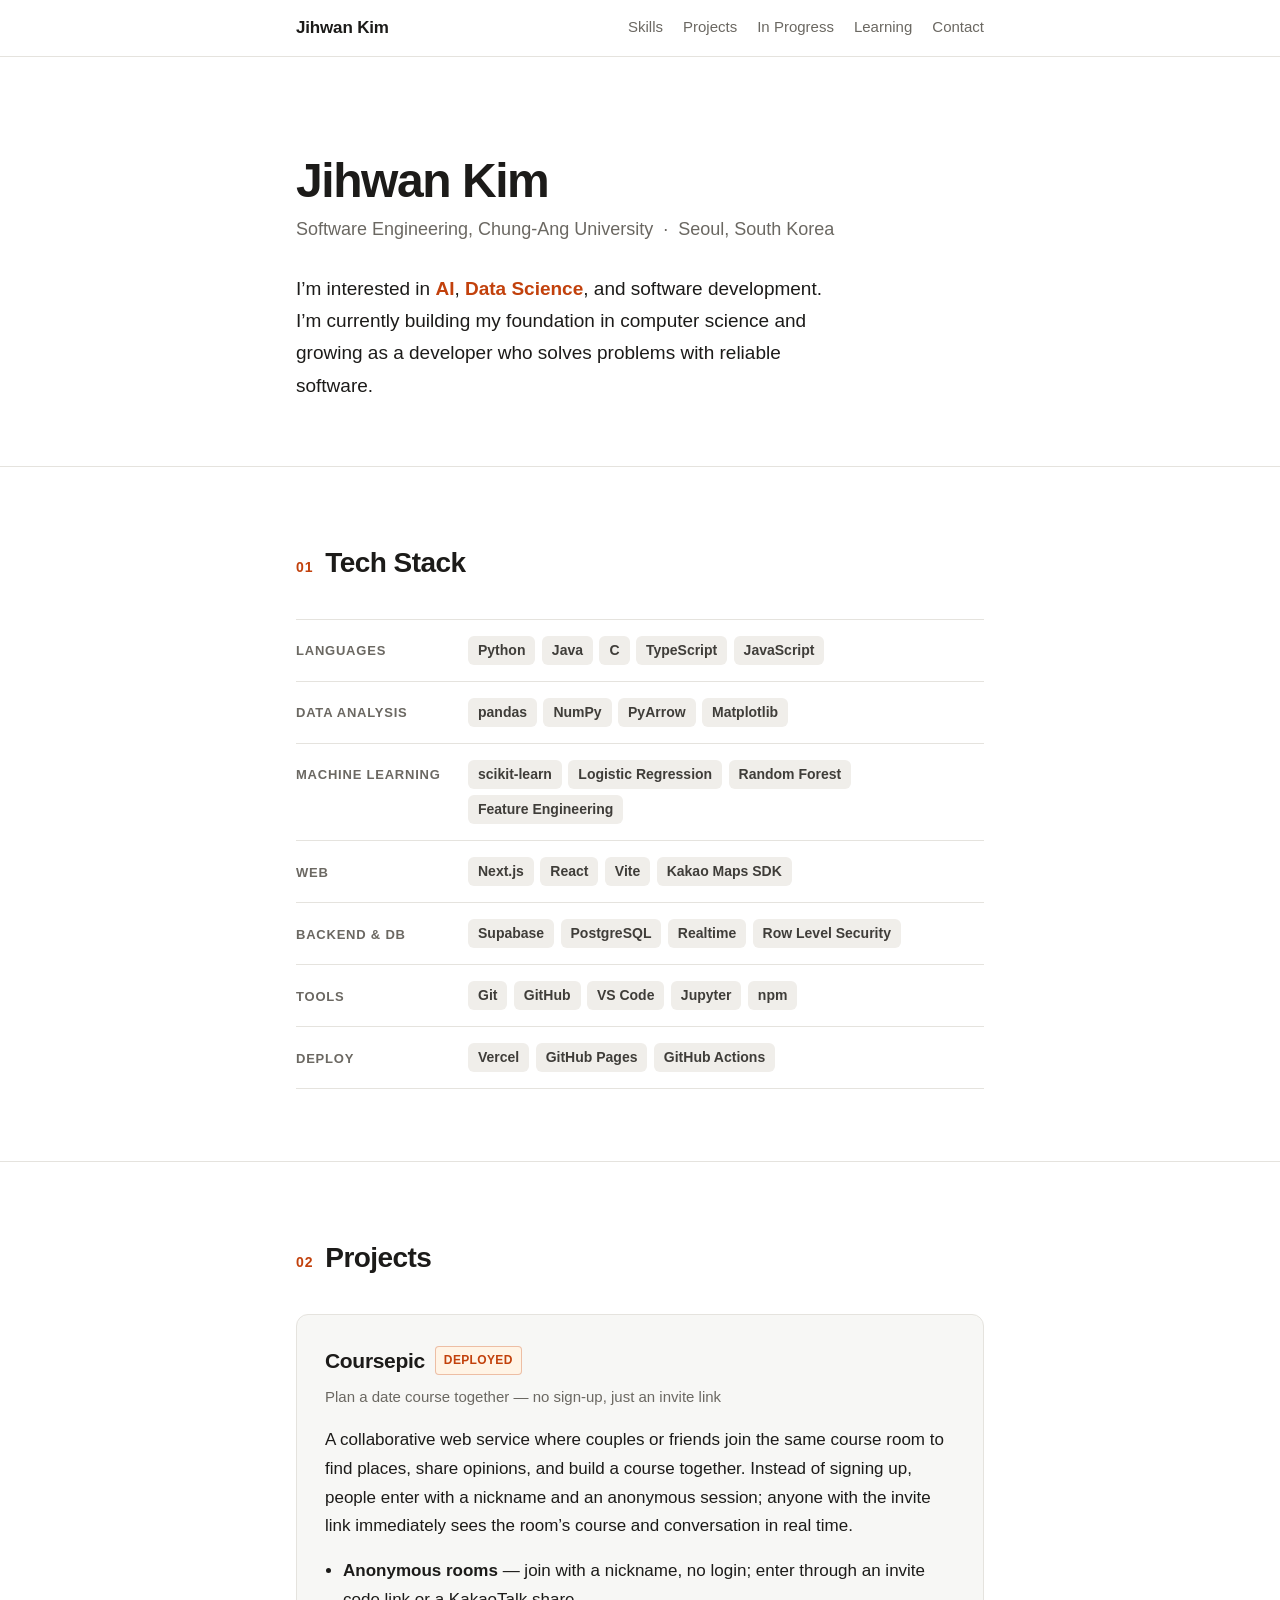
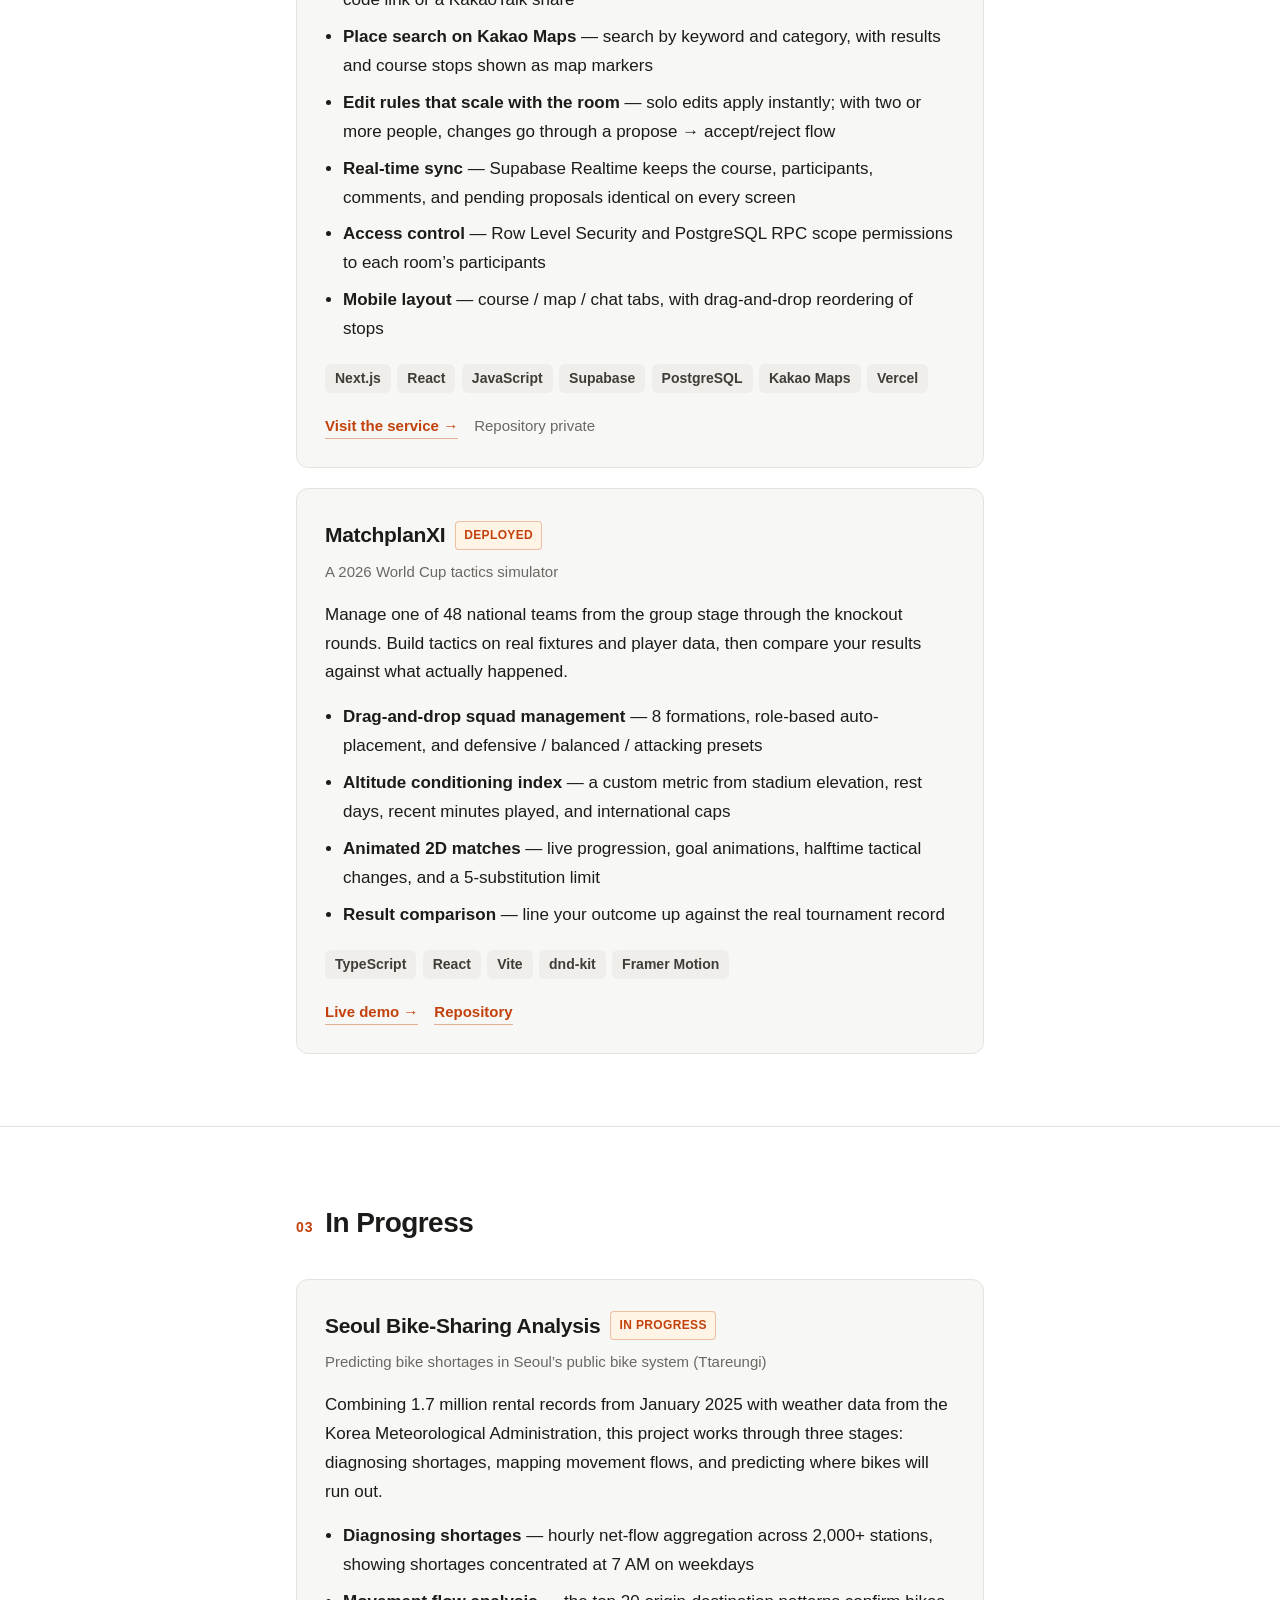
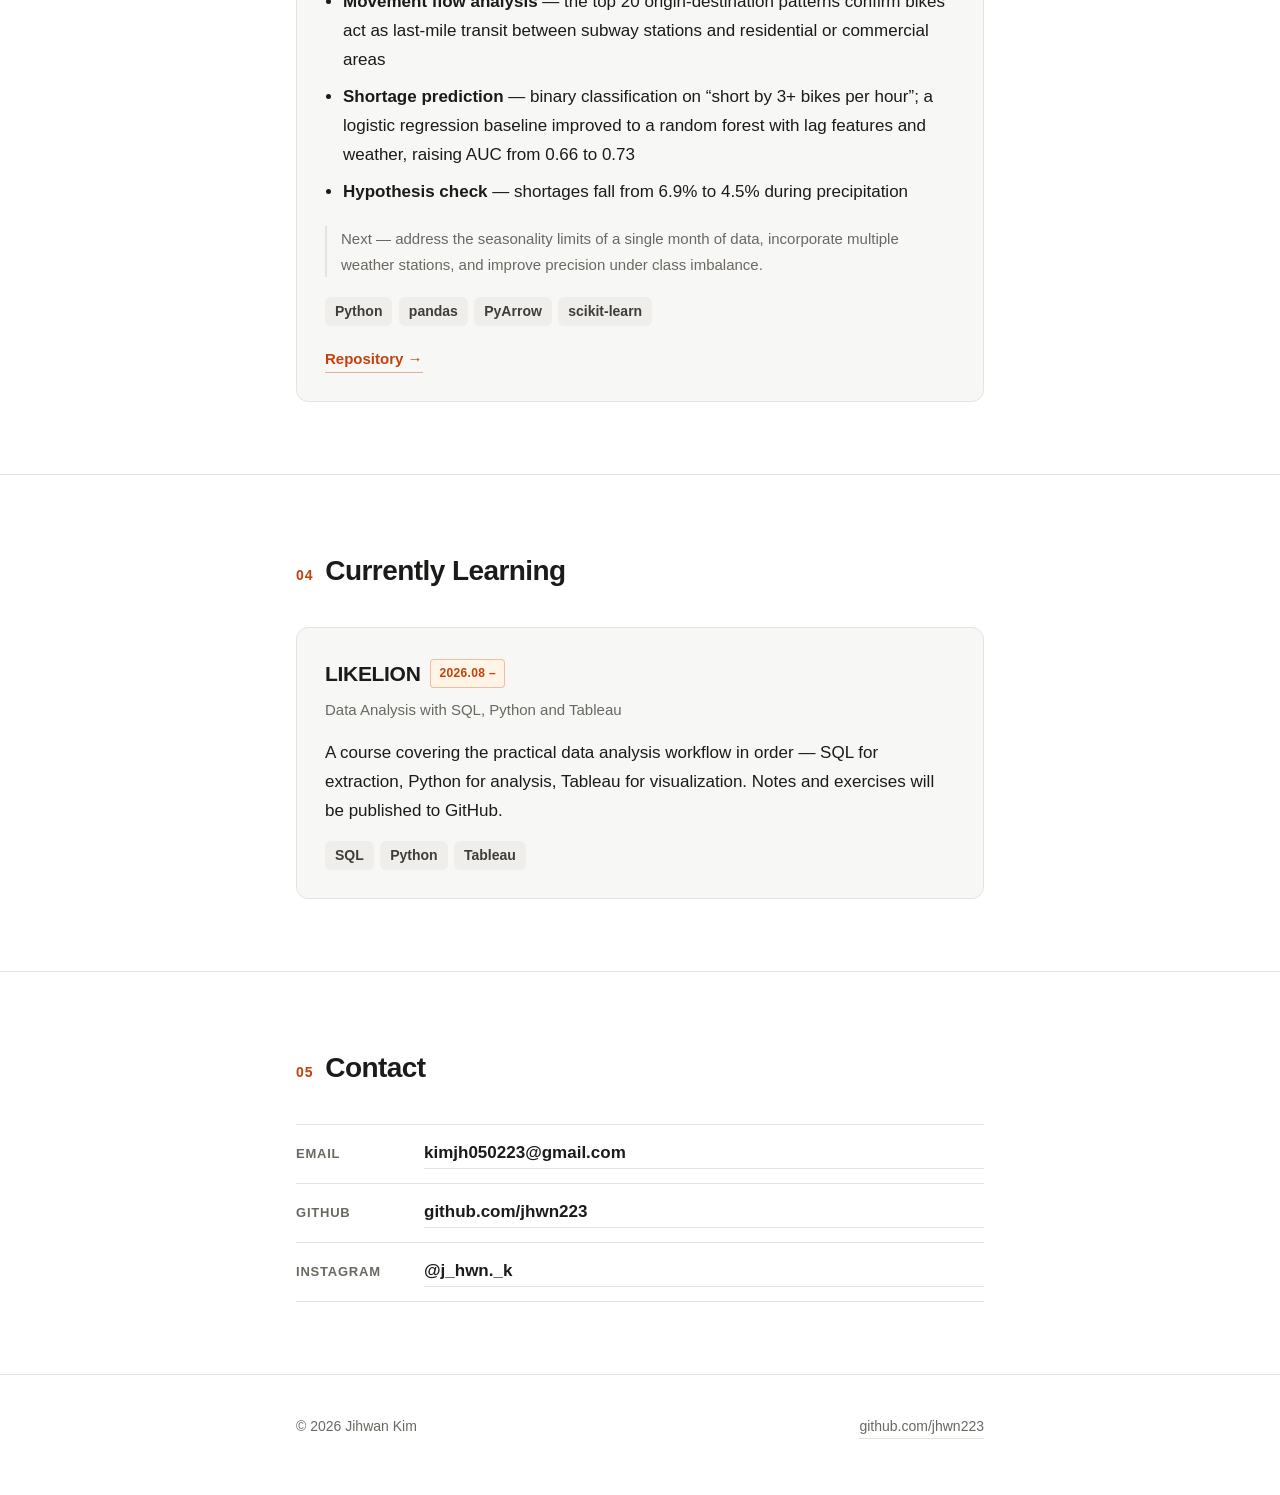
==== commit 34f1d7d3: "Update index.html" ====
--- a/index.html
+++ b/index.html
@@ -132,7 +132,7 @@
 
   .hero p.lead {
     font-size: clamp(1.0625rem, 3vw, 1.1875rem);
-    margin: 0 0 2rem;
+    margin: 0;
     max-width: 34rem;
   }
 
@@ -140,33 +140,6 @@
     color: var(--accent);
     font-weight: 700;
   }
-
-  .links {
-    display: flex;
-    flex-wrap: wrap;
-    gap: .625rem;
-  }
-
-  .links a {
-    display: inline-flex;
-    align-items: center;
-    gap: .4rem;
-    padding: .5rem .9rem;
-    border: 1px solid var(--border);
-    border-radius: 999px;
-    background: var(--surface);
-    font-size: .9375rem;
-    font-weight: 600;
-    text-decoration: none;
-    transition: border-color .15s, color .15s, transform .1s;
-  }
-
-  .links a:hover {
-    border-color: var(--accent);
-    color: var(--accent);
-  }
-
-  .links a:active { transform: translateY(1px); }
 
   /* ---------- sections ---------- */
 
@@ -439,11 +412,6 @@
       software development. I&rsquo;m currently building my foundation in computer science
       and growing as a developer who solves problems with reliable software.
     </p>
-    <div class="links">
-      <a href="mailto:kimjh050223@gmail.com">Email</a>
-      <a href="https://github.com/jhwn223" target="_blank" rel="noopener">GitHub</a>
-      <a href="https://www.instagram.com/j_hwn._k/" target="_blank" rel="noopener">Instagram</a>
-    </div>
   </div>
 </header>
 
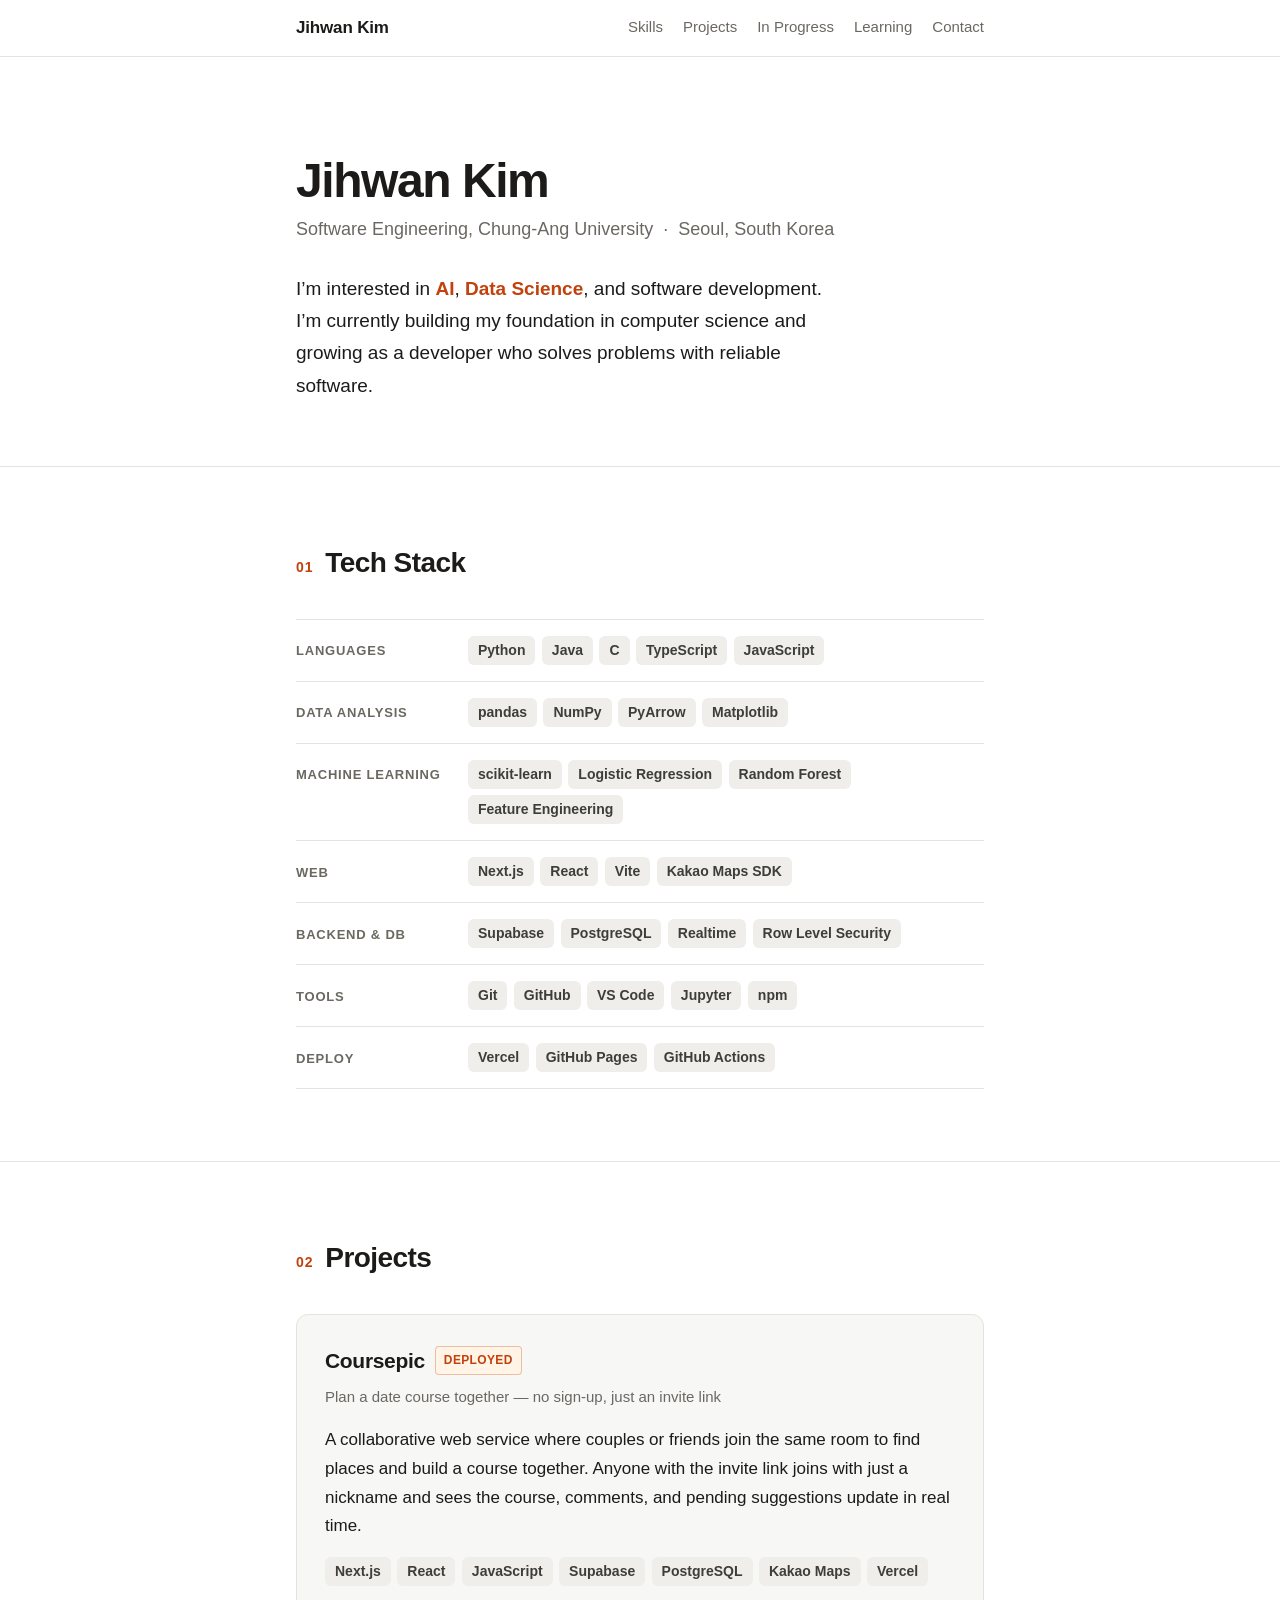
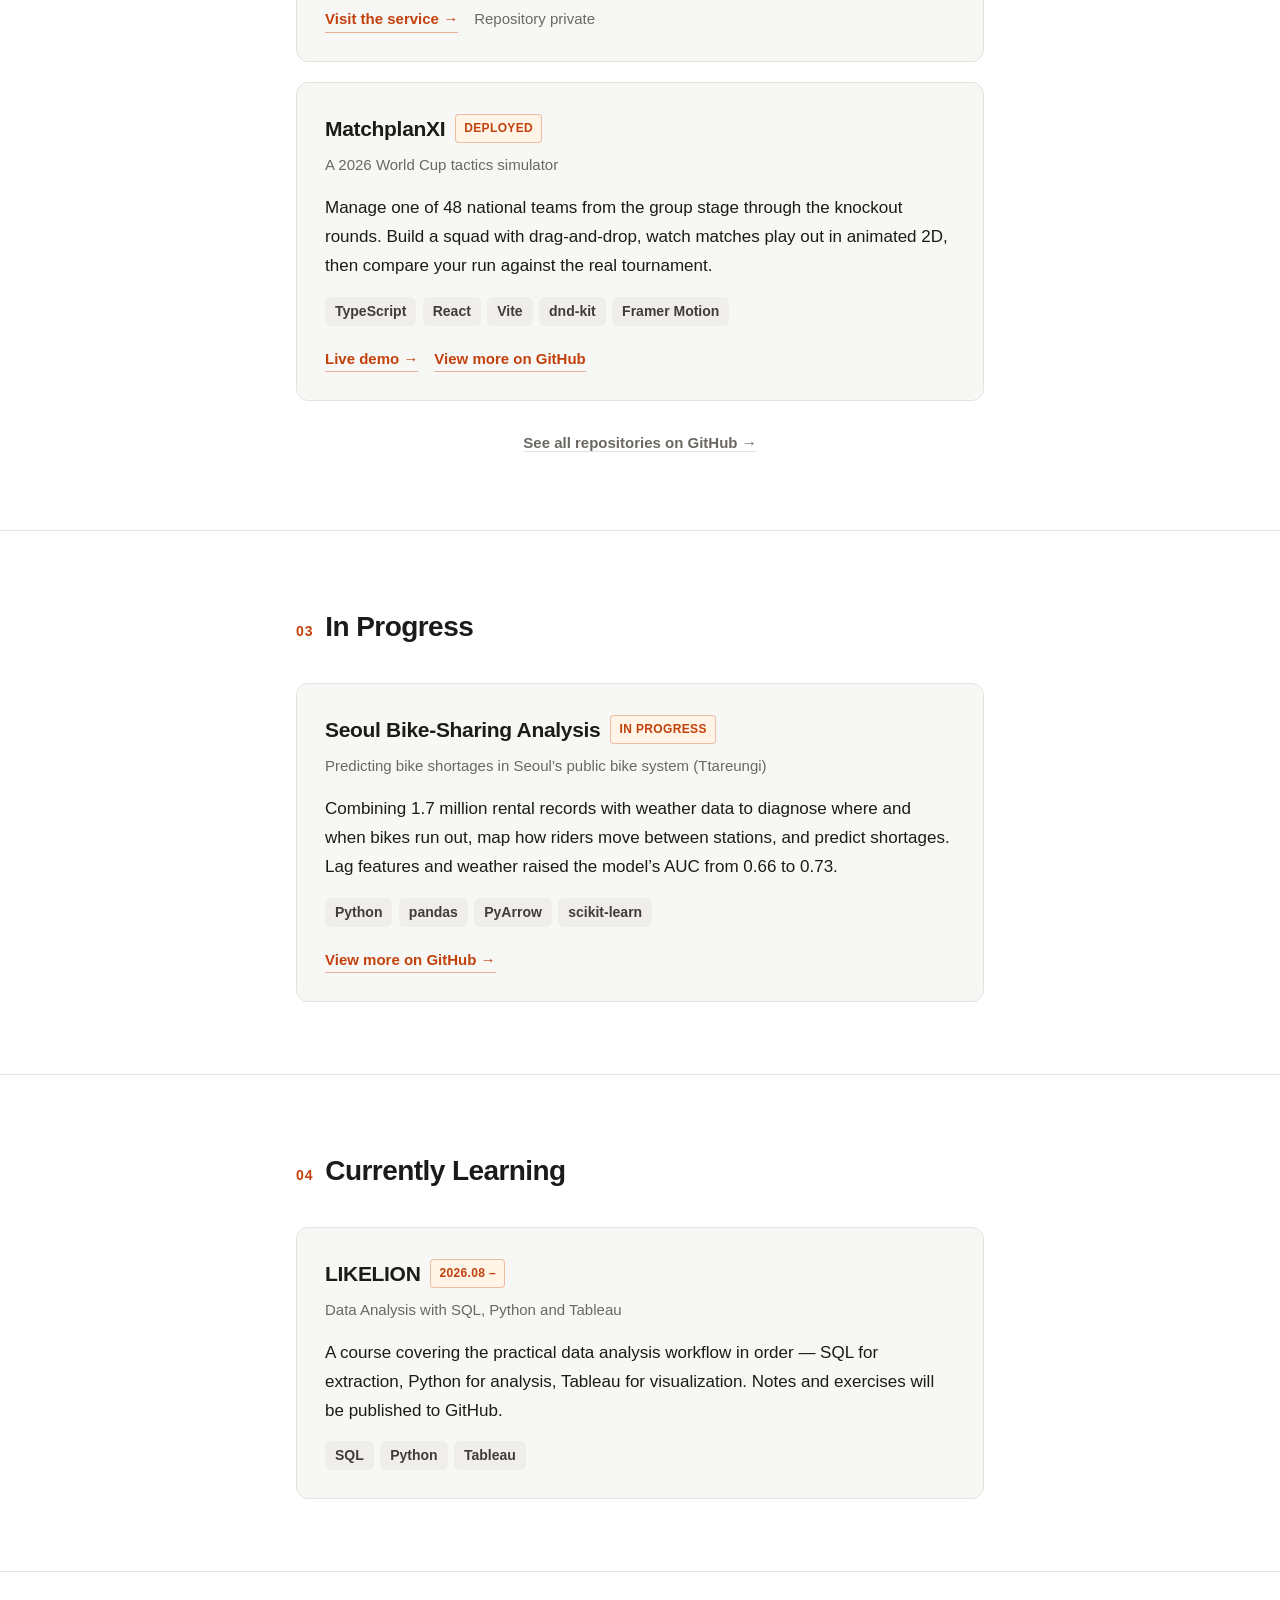
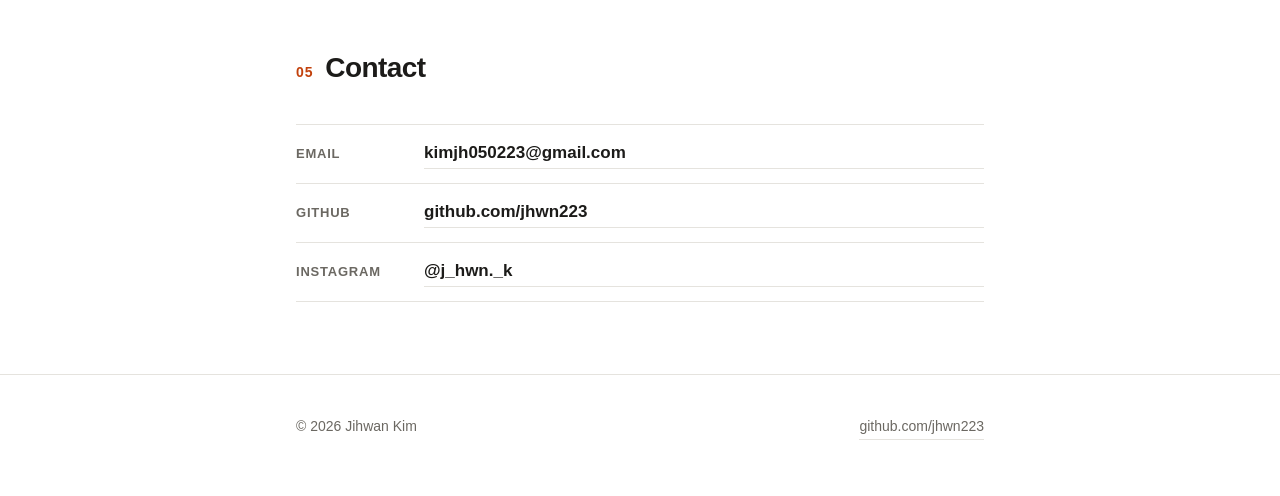
==== commit 82836c75: "Update index.html" ====
--- a/index.html
+++ b/index.html
@@ -268,23 +268,23 @@
 
   .card > p { margin: 0 0 1rem; }
 
-  .card ul {
-    margin: 0 0 1.25rem;
-    padding-left: 1.125rem;
-  }
-
-  .card li { margin-bottom: .5rem; }
-
-  .card li:last-child { margin-bottom: 0; }
-
-  .card li b { font-weight: 700; }
-
-  .card .next {
+  .see-all {
+    margin: 1.75rem 0 0;
+    text-align: center;
+  }
+
+  .see-all a {
     font-size: .9375rem;
-    color: var(--muted);
-    margin: 0 0 1.25rem;
-    padding-left: .875rem;
-    border-left: 2px solid var(--border);
+    font-weight: 700;
+    color: var(--muted);
+    text-decoration: none;
+    border-bottom: 1px solid var(--border);
+    transition: color .15s, border-color .15s;
+  }
+
+  .see-all a:hover {
+    color: var(--accent);
+    border-bottom-color: var(--accent);
   }
 
   .card-links {
@@ -511,19 +511,10 @@
       </div>
       <p class="sub">Plan a date course together — no sign-up, just an invite link</p>
       <p>
-        A collaborative web service where couples or friends join the same course room to find places,
-        share opinions, and build a course together. Instead of signing up, people enter with a nickname
-        and an anonymous session; anyone with the invite link immediately sees the room&rsquo;s course and
-        conversation in real time.
+        A collaborative web service where couples or friends join the same room to find places and build a
+        course together. Anyone with the invite link joins with just a nickname and sees the course, comments,
+        and pending suggestions update in real time.
       </p>
-      <ul>
-        <li><b>Anonymous rooms</b> — join with a nickname, no login; enter through an invite code link or a KakaoTalk share</li>
-        <li><b>Place search on Kakao Maps</b> — search by keyword and category, with results and course stops shown as map markers</li>
-        <li><b>Edit rules that scale with the room</b> — solo edits apply instantly; with two or more people, changes go through a propose → accept/reject flow</li>
-        <li><b>Real-time sync</b> — Supabase Realtime keeps the course, participants, comments, and pending proposals identical on every screen</li>
-        <li><b>Access control</b> — Row Level Security and PostgreSQL RPC scope permissions to each room&rsquo;s participants</li>
-        <li><b>Mobile layout</b> — course / map / chat tabs, with drag-and-drop reordering of stops</li>
-      </ul>
       <div class="chips">
         <span class="chip">Next.js</span>
         <span class="chip">React</span>
@@ -546,15 +537,9 @@
       </div>
       <p class="sub">A 2026 World Cup tactics simulator</p>
       <p>
-        Manage one of 48 national teams from the group stage through the knockout rounds. Build tactics on
-        real fixtures and player data, then compare your results against what actually happened.
+        Manage one of 48 national teams from the group stage through the knockout rounds. Build a squad with
+        drag-and-drop, watch matches play out in animated 2D, then compare your run against the real tournament.
       </p>
-      <ul>
-        <li><b>Drag-and-drop squad management</b> — 8 formations, role-based auto-placement, and defensive / balanced / attacking presets</li>
-        <li><b>Altitude conditioning index</b> — a custom metric from stadium elevation, rest days, recent minutes played, and international caps</li>
-        <li><b>Animated 2D matches</b> — live progression, goal animations, halftime tactical changes, and a 5-substitution limit</li>
-        <li><b>Result comparison</b> — line your outcome up against the real tournament record</li>
-      </ul>
       <div class="chips">
         <span class="chip">TypeScript</span>
         <span class="chip">React</span>
@@ -564,9 +549,13 @@
       </div>
       <div class="card-links">
         <a href="https://jhwn223.github.io/MatchplanXI/" target="_blank" rel="noopener">Live demo →</a>
-        <a href="https://github.com/jhwn223/MatchplanXI" target="_blank" rel="noopener">Repository</a>
+        <a href="https://github.com/jhwn223/MatchplanXI" target="_blank" rel="noopener">View more on GitHub</a>
       </div>
     </article>
+
+    <p class="see-all">
+      <a href="https://github.com/jhwn223?tab=repositories" target="_blank" rel="noopener">See all repositories on GitHub →</a>
+    </p>
   </div>
 </section>
 
@@ -584,19 +573,9 @@
       </div>
       <p class="sub">Predicting bike shortages in Seoul&rsquo;s public bike system (Ttareungi)</p>
       <p>
-        Combining 1.7 million rental records from January 2025 with weather data from the Korea
-        Meteorological Administration, this project works through three stages: diagnosing shortages,
-        mapping movement flows, and predicting where bikes will run out.
-      </p>
-      <ul>
-        <li><b>Diagnosing shortages</b> — hourly net-flow aggregation across 2,000+ stations, showing shortages concentrated at 7 AM on weekdays</li>
-        <li><b>Movement flow analysis</b> — the top 20 origin-destination patterns confirm bikes act as last-mile transit between subway stations and residential or commercial areas</li>
-        <li><b>Shortage prediction</b> — binary classification on “short by 3+ bikes per hour”; a logistic regression baseline improved to a random forest with lag features and weather, raising AUC from 0.66 to 0.73</li>
-        <li><b>Hypothesis check</b> — shortages fall from 6.9% to 4.5% during precipitation</li>
-      </ul>
-      <p class="next">
-        Next — address the seasonality limits of a single month of data, incorporate multiple weather stations,
-        and improve precision under class imbalance.
+        Combining 1.7 million rental records with weather data to diagnose where and when bikes run out,
+        map how riders move between stations, and predict shortages. Lag features and weather raised the
+        model&rsquo;s AUC from 0.66 to 0.73.
       </p>
       <div class="chips">
         <span class="chip">Python</span>
@@ -605,7 +584,7 @@
         <span class="chip">scikit-learn</span>
       </div>
       <div class="card-links">
-        <a href="https://github.com/jhwn223/ttareungi-project" target="_blank" rel="noopener">Repository →</a>
+        <a href="https://github.com/jhwn223/ttareungi-project" target="_blank" rel="noopener">View more on GitHub →</a>
       </div>
     </article>
   </div>
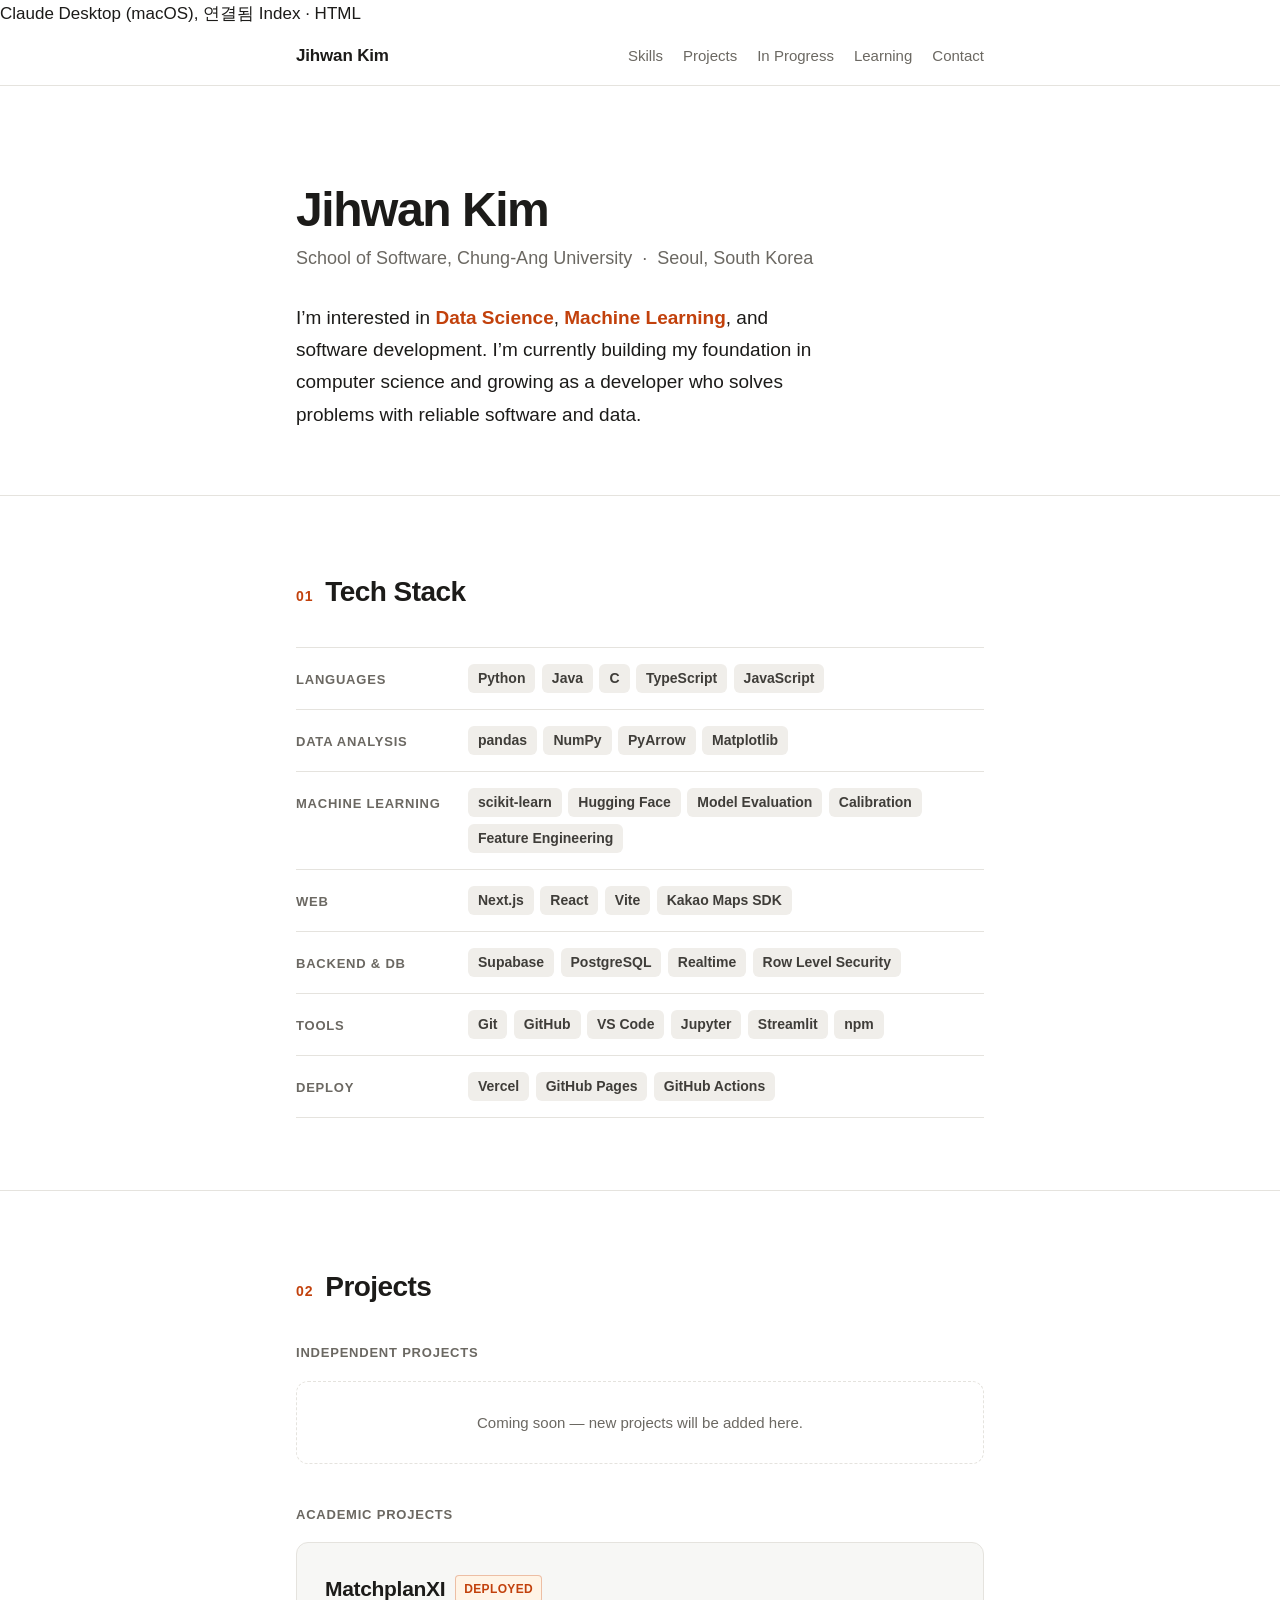
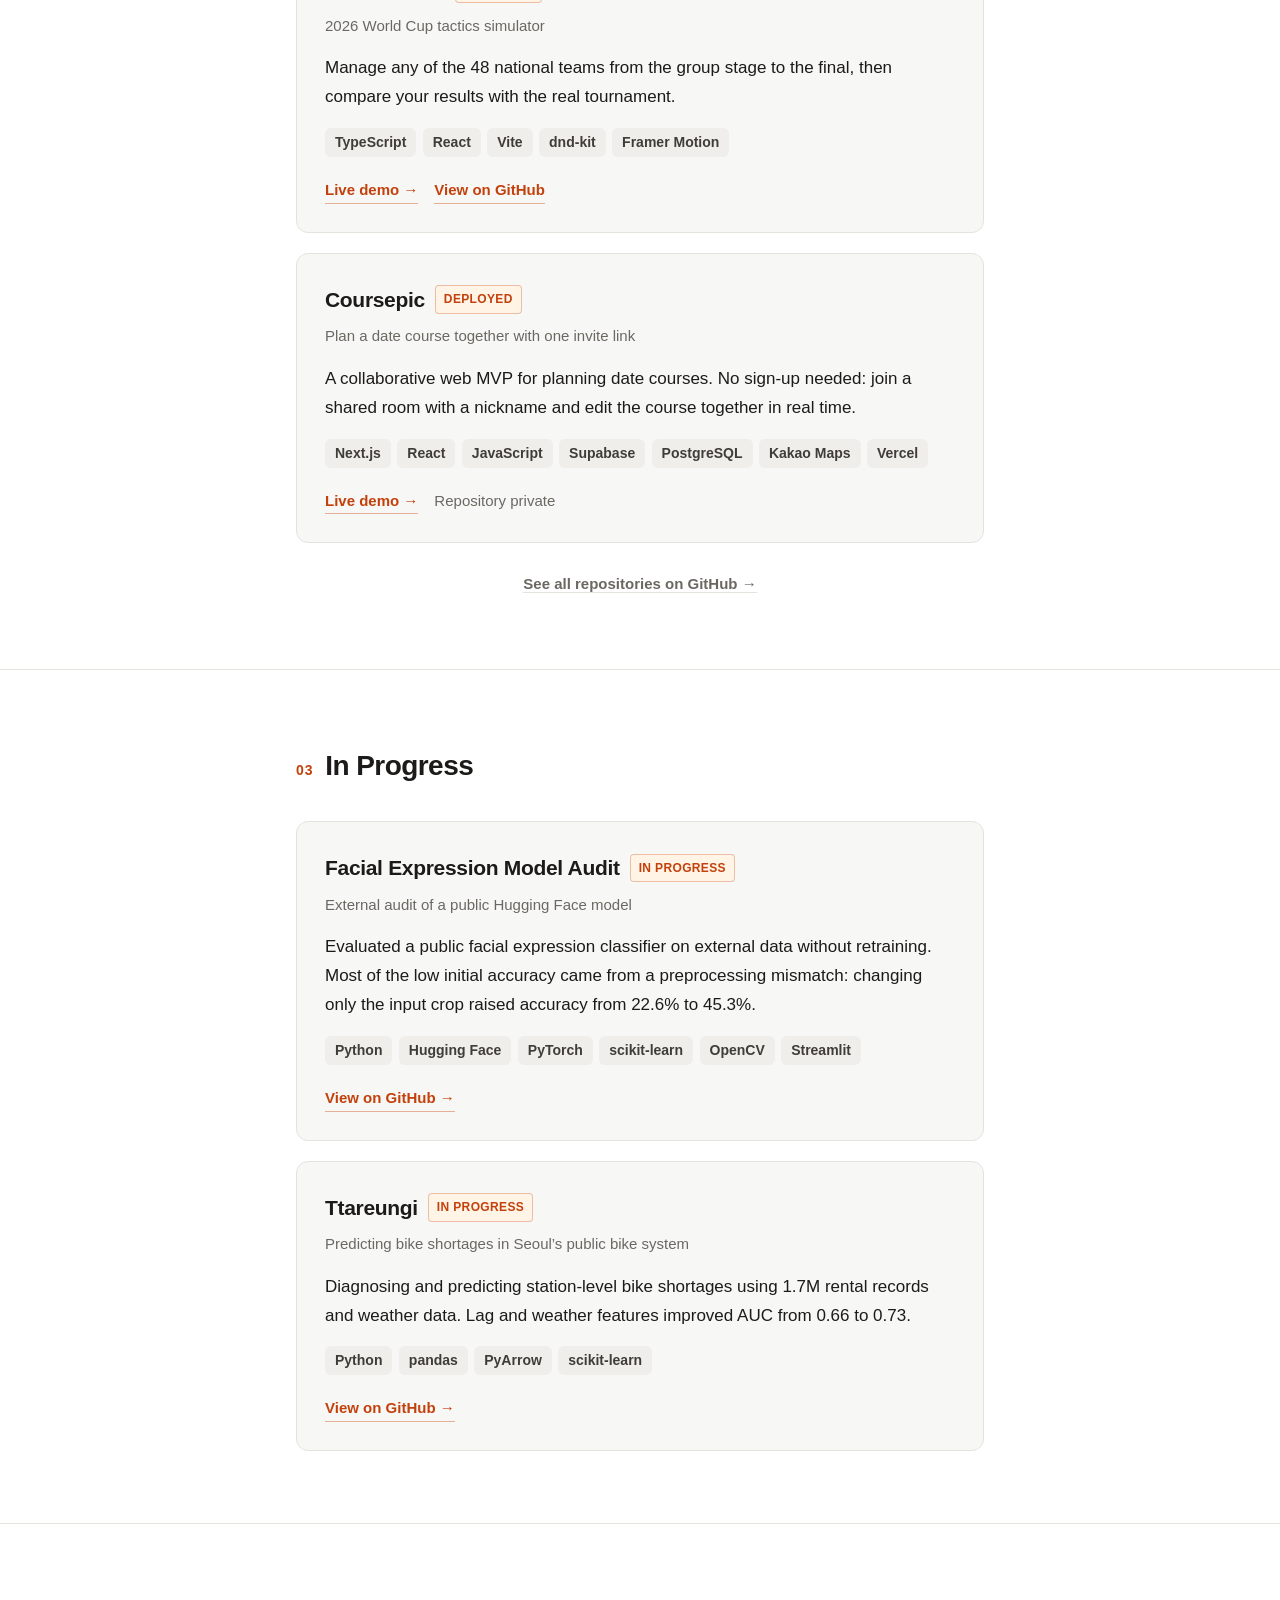
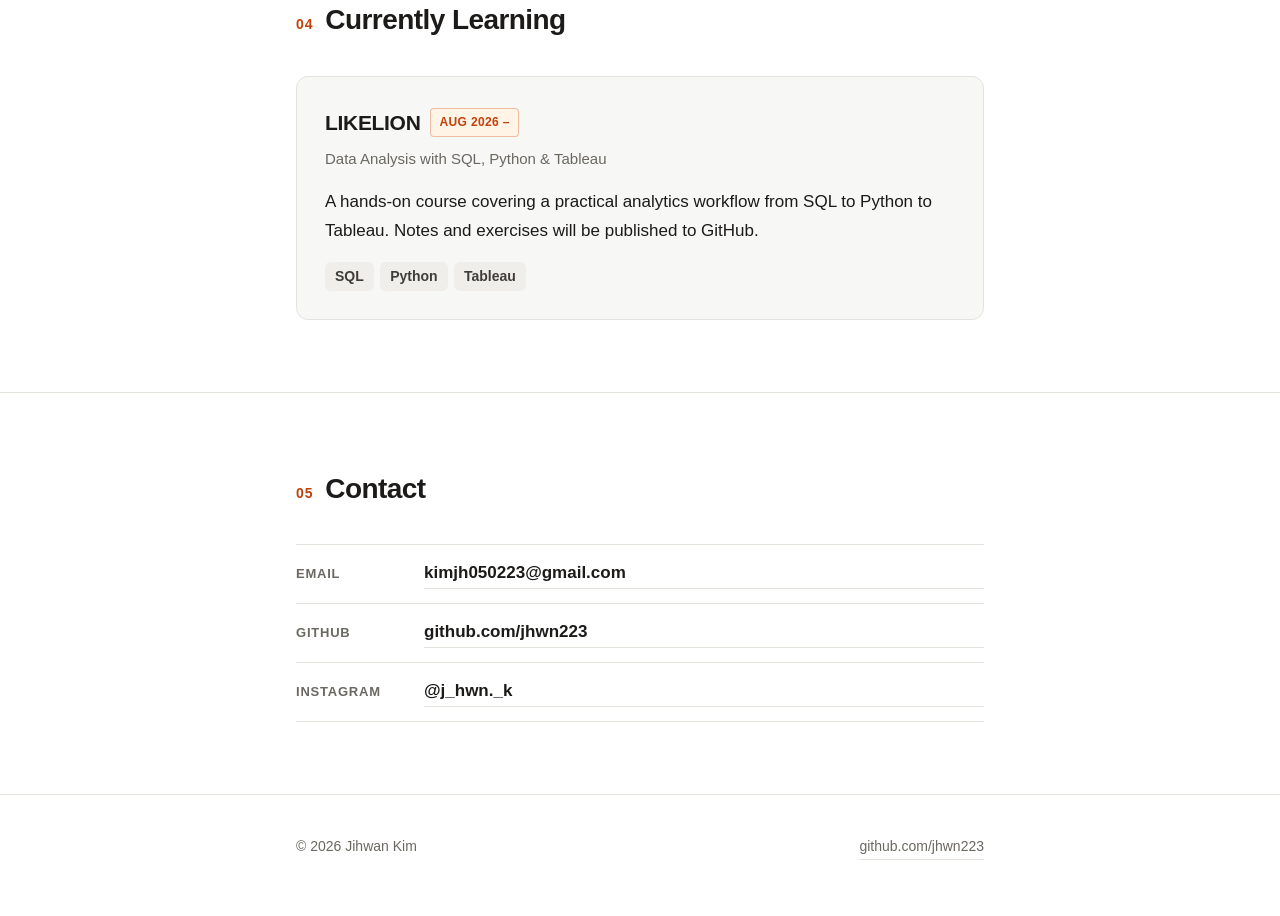
==== commit 8d782176: "Update index.html" ====
--- a/index.html
+++ b/index.html
@@ -1,10 +1,29 @@
+
+Claude Desktop (macOS), 연결됨
+
+
+
+
+
+
+
+
+
+
+
+
+
+
+
+
+Index · HTML
 <!DOCTYPE html>
 <html lang="en">
 <head>
 <meta charset="UTF-8" />
 <meta name="viewport" content="width=device-width, initial-scale=1" />
 <title>Jihwan Kim</title>
-<meta name="description" content="Software student at Chung-Ang University. Data analysis and web development." />
+<meta name="description" content="Software student at Chung-Ang University. Data science, machine learning, and web development." />
 <style>
   :root {
     --bg: #ffffff;
@@ -18,7 +37,7 @@
     --chip-text: #3f3d39;
     --max: 46rem;
   }
-
+ 
   @media (prefers-color-scheme: dark) {
     :root {
       --bg: #12110f;
@@ -32,11 +51,11 @@
       --chip-text: #d3cfc8;
     }
   }
-
+ 
   * { box-sizing: border-box; }
-
+ 
   html { -webkit-text-size-adjust: 100%; scroll-behavior: smooth; }
-
+ 
   body {
     margin: 0;
     background: var(--bg);
@@ -48,17 +67,17 @@
     overflow-wrap: break-word;
     -webkit-font-smoothing: antialiased;
   }
-
+ 
   a { color: inherit; }
-
+ 
   .wrap {
     max-width: var(--max);
     margin: 0 auto;
     padding: 0 1.5rem;
   }
-
+ 
   /* ---------- nav ---------- */
-
+ 
   nav {
     position: sticky;
     top: 0;
@@ -67,7 +86,7 @@
     backdrop-filter: saturate(180%) blur(12px);
     border-bottom: 1px solid var(--border);
   }
-
+ 
   .nav-inner {
     display: flex;
     align-items: center;
@@ -75,14 +94,14 @@
     gap: 1rem;
     height: 3.5rem;
   }
-
+ 
   .nav-name {
     font-weight: 700;
     letter-spacing: -0.01em;
     text-decoration: none;
     white-space: nowrap;
   }
-
+ 
   .nav-links {
     display: flex;
     gap: 1.25rem;
@@ -90,9 +109,9 @@
     scrollbar-width: none;
     -ms-overflow-style: none;
   }
-
+ 
   .nav-links::-webkit-scrollbar { display: none; }
-
+ 
   .nav-links a {
     color: var(--muted);
     text-decoration: none;
@@ -102,19 +121,19 @@
     border-bottom: 2px solid transparent;
     transition: color .15s, border-color .15s;
   }
-
+ 
   .nav-links a:hover {
     color: var(--text);
     border-bottom-color: var(--accent);
   }
-
+ 
   /* ---------- hero ---------- */
-
+ 
   header.hero {
     padding: clamp(3.5rem, 10vw, 6rem) 0 clamp(2.5rem, 7vw, 4rem);
     border-bottom: 1px solid var(--border);
   }
-
+ 
   .hero h1 {
     margin: 0 0 .375rem;
     font-size: clamp(2.125rem, 7vw, 3rem);
@@ -122,41 +141,41 @@
     letter-spacing: -0.03em;
     font-weight: 800;
   }
-
+ 
   .hero .role {
     color: var(--muted);
     font-weight: 500;
     font-size: clamp(1rem, 3.5vw, 1.125rem);
     margin: 0 0 1.75rem;
   }
-
+ 
   .hero p.lead {
     font-size: clamp(1.0625rem, 3vw, 1.1875rem);
     margin: 0;
     max-width: 34rem;
   }
-
+ 
   .hero p.lead strong {
     color: var(--accent);
     font-weight: 700;
   }
-
+ 
   /* ---------- sections ---------- */
-
+ 
   section {
     padding: clamp(3rem, 8vw, 4.5rem) 0;
     border-bottom: 1px solid var(--border);
   }
-
+ 
   section:last-of-type { border-bottom: none; }
-
+ 
   .sec-head {
     display: flex;
     align-items: baseline;
     gap: .75rem;
     margin-bottom: 2rem;
   }
-
+ 
   .sec-num {
     color: var(--accent);
     font-size: .875rem;
@@ -164,16 +183,27 @@
     font-variant-numeric: tabular-nums;
     letter-spacing: .06em;
   }
-
+ 
   .sec-head h2 {
     margin: 0;
     font-size: clamp(1.375rem, 4.5vw, 1.75rem);
     letter-spacing: -0.02em;
     font-weight: 700;
   }
-
+ 
+  .group-head {
+    margin: 0 0 1rem;
+    font-size: .8125rem;
+    font-weight: 700;
+    letter-spacing: .06em;
+    text-transform: uppercase;
+    color: var(--muted);
+  }
+ 
+  .group + .group { margin-top: 2.5rem; }
+ 
   /* ---------- skills ---------- */
-
+ 
   .skill-row {
     display: grid;
     grid-template-columns: 9.5rem 1fr;
@@ -182,9 +212,9 @@
     border-top: 1px solid var(--border);
     align-items: start;
   }
-
+ 
   .skill-row:last-child { border-bottom: 1px solid var(--border); }
-
+ 
   .skill-row h3 {
     margin: 0;
     font-size: .8125rem;
@@ -194,13 +224,13 @@
     color: var(--muted);
     padding-top: .3rem;
   }
-
+ 
   .chips {
     display: flex;
     flex-wrap: wrap;
     gap: .4rem;
   }
-
+ 
   .chip {
     display: inline-block;
     padding: .25rem .625rem;
@@ -211,7 +241,7 @@
     font-weight: 600;
     line-height: 1.5;
   }
-
+ 
   @media (max-width: 34rem) {
     .skill-row {
       grid-template-columns: 1fr;
@@ -219,9 +249,9 @@
     }
     .skill-row h3 { padding-top: 0; }
   }
-
+ 
   /* ---------- cards ---------- */
-
+ 
   .card {
     background: var(--surface);
     border: 1px solid var(--border);
@@ -229,9 +259,17 @@
     padding: clamp(1.25rem, 4vw, 1.75rem);
     margin-bottom: 1.25rem;
   }
-
+ 
   .card:last-child { margin-bottom: 0; }
-
+ 
+  .card.placeholder {
+    background: transparent;
+    border-style: dashed;
+    color: var(--muted);
+    font-size: .9375rem;
+    text-align: center;
+  }
+ 
   .card-top {
     display: flex;
     flex-wrap: wrap;
@@ -239,14 +277,14 @@
     gap: .625rem;
     margin-bottom: .375rem;
   }
-
+ 
   .card h3 {
     margin: 0;
     font-size: clamp(1.125rem, 3.5vw, 1.3125rem);
     letter-spacing: -0.015em;
     font-weight: 700;
   }
-
+ 
   .tag {
     display: inline-block;
     padding: .1875rem .5rem;
@@ -259,20 +297,20 @@
     border: 1px solid color-mix(in srgb, var(--accent) 30%, transparent);
     white-space: nowrap;
   }
-
+ 
   .card .sub {
     color: var(--muted);
     font-size: .9375rem;
     margin: 0 0 1rem;
   }
-
+ 
   .card > p { margin: 0 0 1rem; }
-
+ 
   .see-all {
     margin: 1.75rem 0 0;
     text-align: center;
   }
-
+ 
   .see-all a {
     font-size: .9375rem;
     font-weight: 700;
@@ -281,19 +319,19 @@
     border-bottom: 1px solid var(--border);
     transition: color .15s, border-color .15s;
   }
-
+ 
   .see-all a:hover {
     color: var(--accent);
     border-bottom-color: var(--accent);
   }
-
+ 
   .card-links {
     display: flex;
     flex-wrap: wrap;
     gap: 1rem;
     margin-top: 1.25rem;
   }
-
+ 
   .card-links a {
     font-size: .9375rem;
     font-weight: 700;
@@ -301,22 +339,22 @@
     text-decoration: none;
     border-bottom: 1px solid color-mix(in srgb, var(--accent) 40%, transparent);
   }
-
+ 
   .card-links a:hover { border-bottom-color: var(--accent); }
-
+ 
   .card-links .no-link {
     font-size: .9375rem;
     color: var(--muted);
   }
-
+ 
   /* ---------- contact ---------- */
-
+ 
   .contact-list {
     list-style: none;
     margin: 0;
     padding: 0;
   }
-
+ 
   .contact-list li {
     display: grid;
     grid-template-columns: 7rem 1fr;
@@ -325,9 +363,9 @@
     border-top: 1px solid var(--border);
     align-items: baseline;
   }
-
+ 
   .contact-list li:last-child { border-bottom: 1px solid var(--border); }
-
+ 
   .contact-list .label {
     font-size: .8125rem;
     font-weight: 700;
@@ -335,53 +373,53 @@
     letter-spacing: .06em;
     text-transform: uppercase;
   }
-
+ 
   .contact-list a {
     text-decoration: none;
     font-weight: 600;
     border-bottom: 1px solid var(--border);
     word-break: break-all;
   }
-
+ 
   .contact-list a:hover {
     color: var(--accent);
     border-bottom-color: var(--accent);
   }
-
+ 
   @media (max-width: 34rem) {
     .contact-list li {
       grid-template-columns: 1fr;
       gap: .125rem;
     }
   }
-
+ 
   /* ---------- footer ---------- */
-
+ 
   footer {
     padding: 2.5rem 0 3.5rem;
     border-top: 1px solid var(--border);
     color: var(--muted);
     font-size: .875rem;
   }
-
+ 
   footer .wrap {
     display: flex;
     flex-wrap: wrap;
     justify-content: space-between;
     gap: .5rem;
   }
-
+ 
   footer a { text-decoration: none; border-bottom: 1px solid var(--border); }
   footer a:hover { color: var(--accent); }
-
+ 
   /* ---------- a11y ---------- */
-
+ 
   :focus-visible {
     outline: 2px solid var(--accent);
     outline-offset: 3px;
     border-radius: 3px;
   }
-
+ 
   @media (prefers-reduced-motion: reduce) {
     html { scroll-behavior: auto; }
     * { transition: none !important; }
@@ -389,7 +427,7 @@
 </style>
 </head>
 <body>
-
+ 
 <nav>
   <div class="wrap nav-inner">
     <a class="nav-name" href="#top">Jihwan Kim</a>
@@ -402,28 +440,28 @@
     </div>
   </div>
 </nav>
-
+ 
 <header class="hero" id="top">
   <div class="wrap">
     <h1>Jihwan Kim</h1>
-    <p class="role">Software Engineering, Chung-Ang University &nbsp;·&nbsp; Seoul, South Korea</p>
+    <p class="role">School of Software, Chung-Ang University &nbsp;·&nbsp; Seoul, South Korea</p>
     <p class="lead">
-      I&rsquo;m interested in <strong>AI</strong>, <strong>Data Science</strong>, and
+      I&rsquo;m interested in <strong>Data Science</strong>, <strong>Machine Learning</strong>, and
       software development. I&rsquo;m currently building my foundation in computer science
-      and growing as a developer who solves problems with reliable software.
+      and growing as a developer who solves problems with reliable software and data.
     </p>
   </div>
 </header>
-
+ 
 <main>
-
+ 
 <section id="skills">
   <div class="wrap">
     <div class="sec-head">
       <span class="sec-num">01</span>
       <h2>Tech Stack</h2>
     </div>
-
+ 
     <div class="skill-row">
       <h3>Languages</h3>
       <div class="chips">
@@ -434,7 +472,7 @@
         <span class="chip">JavaScript</span>
       </div>
     </div>
-
+ 
     <div class="skill-row">
       <h3>Data Analysis</h3>
       <div class="chips">
@@ -444,17 +482,18 @@
         <span class="chip">Matplotlib</span>
       </div>
     </div>
-
+ 
     <div class="skill-row">
       <h3>Machine Learning</h3>
       <div class="chips">
         <span class="chip">scikit-learn</span>
-        <span class="chip">Logistic Regression</span>
-        <span class="chip">Random Forest</span>
+        <span class="chip">Hugging Face</span>
+        <span class="chip">Model Evaluation</span>
+        <span class="chip">Calibration</span>
         <span class="chip">Feature Engineering</span>
       </div>
     </div>
-
+ 
     <div class="skill-row">
       <h3>Web</h3>
       <div class="chips">
@@ -464,7 +503,7 @@
         <span class="chip">Kakao Maps SDK</span>
       </div>
     </div>
-
+ 
     <div class="skill-row">
       <h3>Backend &amp; DB</h3>
       <div class="chips">
@@ -474,7 +513,7 @@
         <span class="chip">Row Level Security</span>
       </div>
     </div>
-
+ 
     <div class="skill-row">
       <h3>Tools</h3>
       <div class="chips">
@@ -482,10 +521,11 @@
         <span class="chip">GitHub</span>
         <span class="chip">VS Code</span>
         <span class="chip">Jupyter</span>
+        <span class="chip">Streamlit</span>
         <span class="chip">npm</span>
       </div>
     </div>
-
+ 
     <div class="skill-row">
       <h3>Deploy</h3>
       <div class="chips">
@@ -496,86 +536,117 @@
     </div>
   </div>
 </section>
-
+ 
 <section id="projects">
   <div class="wrap">
     <div class="sec-head">
       <span class="sec-num">02</span>
       <h2>Projects</h2>
     </div>
-
-    <article class="card">
-      <div class="card-top">
-        <h3>Coursepic</h3>
-        <span class="tag">DEPLOYED</span>
-      </div>
-      <p class="sub">Plan a date course together — no sign-up, just an invite link</p>
-      <p>
-        A collaborative web service where couples or friends join the same room to find places and build a
-        course together. Anyone with the invite link joins with just a nickname and sees the course, comments,
-        and pending suggestions update in real time.
-      </p>
-      <div class="chips">
-        <span class="chip">Next.js</span>
-        <span class="chip">React</span>
-        <span class="chip">JavaScript</span>
-        <span class="chip">Supabase</span>
-        <span class="chip">PostgreSQL</span>
-        <span class="chip">Kakao Maps</span>
-        <span class="chip">Vercel</span>
-      </div>
-      <div class="card-links">
-        <a href="https://travel-szul.vercel.app" target="_blank" rel="noopener">Visit the service →</a>
-        <span class="no-link">Repository private</span>
-      </div>
-    </article>
-
-    <article class="card">
-      <div class="card-top">
-        <h3>MatchplanXI</h3>
-        <span class="tag">DEPLOYED</span>
-      </div>
-      <p class="sub">A 2026 World Cup tactics simulator</p>
-      <p>
-        Manage one of 48 national teams from the group stage through the knockout rounds. Build a squad with
-        drag-and-drop, watch matches play out in animated 2D, then compare your run against the real tournament.
-      </p>
-      <div class="chips">
-        <span class="chip">TypeScript</span>
-        <span class="chip">React</span>
-        <span class="chip">Vite</span>
-        <span class="chip">dnd-kit</span>
-        <span class="chip">Framer Motion</span>
-      </div>
-      <div class="card-links">
-        <a href="https://jhwn223.github.io/MatchplanXI/" target="_blank" rel="noopener">Live demo →</a>
-        <a href="https://github.com/jhwn223/MatchplanXI" target="_blank" rel="noopener">View more on GitHub</a>
-      </div>
-    </article>
-
+ 
+    <div class="group">
+      <h3 class="group-head">Independent Projects</h3>
+      <div class="card placeholder">Coming soon — new projects will be added here.</div>
+    </div>
+ 
+    <div class="group">
+      <h3 class="group-head">Academic Projects</h3>
+ 
+      <article class="card">
+        <div class="card-top">
+          <h3>MatchplanXI</h3>
+          <span class="tag">DEPLOYED</span>
+        </div>
+        <p class="sub">2026 World Cup tactics simulator</p>
+        <p>
+          Manage any of the 48 national teams from the group stage to the final, then compare your
+          results with the real tournament.
+        </p>
+        <div class="chips">
+          <span class="chip">TypeScript</span>
+          <span class="chip">React</span>
+          <span class="chip">Vite</span>
+          <span class="chip">dnd-kit</span>
+          <span class="chip">Framer Motion</span>
+        </div>
+        <div class="card-links">
+          <a href="https://jhwn223.github.io/MatchplanXI/" target="_blank" rel="noopener">Live demo →</a>
+          <a href="https://github.com/jhwn223/MatchplanXI" target="_blank" rel="noopener">View on GitHub</a>
+        </div>
+      </article>
+ 
+      <article class="card">
+        <div class="card-top">
+          <h3>Coursepic</h3>
+          <span class="tag">DEPLOYED</span>
+        </div>
+        <p class="sub">Plan a date course together with one invite link</p>
+        <p>
+          A collaborative web MVP for planning date courses. No sign-up needed: join a shared room
+          with a nickname and edit the course together in real time.
+        </p>
+        <div class="chips">
+          <span class="chip">Next.js</span>
+          <span class="chip">React</span>
+          <span class="chip">JavaScript</span>
+          <span class="chip">Supabase</span>
+          <span class="chip">PostgreSQL</span>
+          <span class="chip">Kakao Maps</span>
+          <span class="chip">Vercel</span>
+        </div>
+        <div class="card-links">
+          <a href="https://travel-szul.vercel.app" target="_blank" rel="noopener">Live demo →</a>
+          <span class="no-link">Repository private</span>
+        </div>
+      </article>
+    </div>
+ 
     <p class="see-all">
       <a href="https://github.com/jhwn223?tab=repositories" target="_blank" rel="noopener">See all repositories on GitHub →</a>
     </p>
   </div>
 </section>
-
+ 
 <section id="ongoing">
   <div class="wrap">
     <div class="sec-head">
       <span class="sec-num">03</span>
       <h2>In Progress</h2>
     </div>
-
+ 
     <article class="card">
       <div class="card-top">
-        <h3>Seoul Bike-Sharing Analysis</h3>
+        <h3>Facial Expression Model Audit</h3>
         <span class="tag">IN PROGRESS</span>
       </div>
-      <p class="sub">Predicting bike shortages in Seoul&rsquo;s public bike system (Ttareungi)</p>
+      <p class="sub">External audit of a public Hugging Face model</p>
       <p>
-        Combining 1.7 million rental records with weather data to diagnose where and when bikes run out,
-        map how riders move between stations, and predict shortages. Lag features and weather raised the
-        model&rsquo;s AUC from 0.66 to 0.73.
+        Evaluated a public facial expression classifier on external data without retraining. Most of the
+        low initial accuracy came from a preprocessing mismatch: changing only the input crop raised
+        accuracy from 22.6% to 45.3%.
+      </p>
+      <div class="chips">
+        <span class="chip">Python</span>
+        <span class="chip">Hugging Face</span>
+        <span class="chip">PyTorch</span>
+        <span class="chip">scikit-learn</span>
+        <span class="chip">OpenCV</span>
+        <span class="chip">Streamlit</span>
+      </div>
+      <div class="card-links">
+        <a href="https://github.com/jhwn223/facial-expression-analysis" target="_blank" rel="noopener">View on GitHub →</a>
+      </div>
+    </article>
+ 
+    <article class="card">
+      <div class="card-top">
+        <h3>Ttareungi</h3>
+        <span class="tag">IN PROGRESS</span>
+      </div>
+      <p class="sub">Predicting bike shortages in Seoul&rsquo;s public bike system</p>
+      <p>
+        Diagnosing and predicting station-level bike shortages using 1.7M rental records and weather data.
+        Lag and weather features improved AUC from 0.66 to 0.73.
       </p>
       <div class="chips">
         <span class="chip">Python</span>
@@ -584,28 +655,28 @@
         <span class="chip">scikit-learn</span>
       </div>
       <div class="card-links">
-        <a href="https://github.com/jhwn223/ttareungi-project" target="_blank" rel="noopener">View more on GitHub →</a>
+        <a href="https://github.com/jhwn223/ttareungi-project" target="_blank" rel="noopener">View on GitHub →</a>
       </div>
     </article>
   </div>
 </section>
-
+ 
 <section id="learning">
   <div class="wrap">
     <div class="sec-head">
       <span class="sec-num">04</span>
       <h2>Currently Learning</h2>
     </div>
-
+ 
     <article class="card">
       <div class="card-top">
         <h3>LIKELION</h3>
-        <span class="tag">2026.08 –</span>
-      </div>
-      <p class="sub">Data Analysis with SQL, Python and Tableau</p>
+        <span class="tag">AUG 2026 –</span>
+      </div>
+      <p class="sub">Data Analysis with SQL, Python &amp; Tableau</p>
       <p>
-        A course covering the practical data analysis workflow in order — SQL for extraction, Python for
-        analysis, Tableau for visualization. Notes and exercises will be published to GitHub.
+        A hands-on course covering a practical analytics workflow from SQL to Python to Tableau.
+        Notes and exercises will be published to GitHub.
       </p>
       <div class="chips">
         <span class="chip">SQL</span>
@@ -615,7 +686,7 @@
     </article>
   </div>
 </section>
-
+ 
 <section id="contact">
   <div class="wrap">
     <div class="sec-head">
@@ -638,15 +709,16 @@
     </ul>
   </div>
 </section>
-
+ 
 </main>
-
+ 
 <footer>
   <div class="wrap">
     <span>© 2026 Jihwan Kim</span>
     <a href="https://github.com/jhwn223" target="_blank" rel="noopener">github.com/jhwn223</a>
   </div>
 </footer>
-
+ 
 </body>
 </html>
+ 
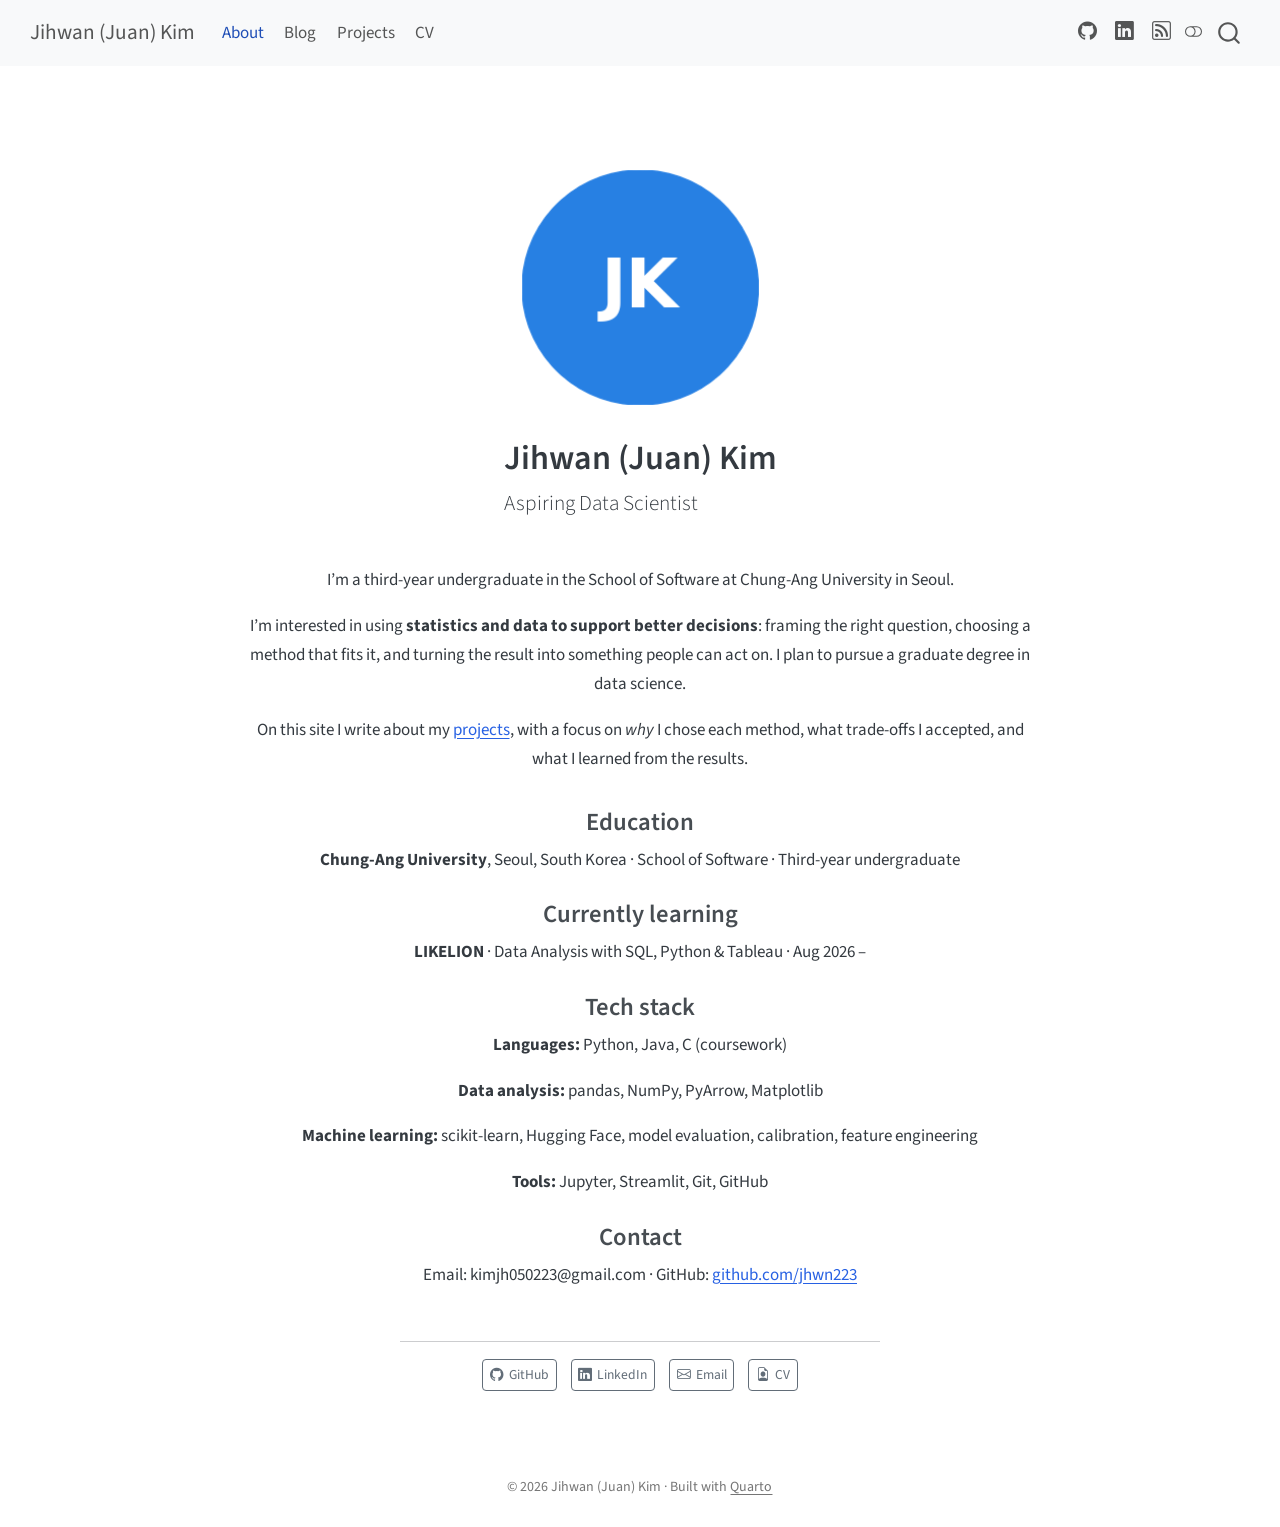
==== commit f680af75: "Built site for gh-pages" ====
--- a/index.html
+++ b/index.html
@@ -1,724 +1,798 @@
-
-Claude Desktop (macOS), 연결됨
-
-
-
-
-
-
-
-
-
-
-
-
-
-
-
-
-Index · HTML
 <!DOCTYPE html>
-<html lang="en">
-<head>
-<meta charset="UTF-8" />
-<meta name="viewport" content="width=device-width, initial-scale=1" />
-<title>Jihwan Kim</title>
-<meta name="description" content="Software student at Chung-Ang University. Data science, machine learning, and web development." />
+<html xmlns="http://www.w3.org/1999/xhtml" lang="en" xml:lang="en"><head>
+
+<meta charset="utf-8">
+<meta name="generator" content="quarto-1.10.19">
+
+<meta name="viewport" content="width=device-width, initial-scale=1.0, user-scalable=yes">
+
+
+<title>Jihwan (Juan) Kim</title>
 <style>
-  :root {
-    --bg: #ffffff;
-    --surface: #f7f7f5;
-    --border: #e5e3de;
-    --text: #1c1b19;
-    --muted: #6b6862;
-    --accent: #c2410c;
-    --accent-soft: #fff4e6;
-    --chip-bg: #f0eeea;
-    --chip-text: #3f3d39;
-    --max: 46rem;
+/* Default styles provided by pandoc.
+** See https://pandoc.org/MANUAL.html#variables-for-html for config info.
+*/
+span.smallcaps{font-variant: small-caps;}
+div.columns{display: flex; gap: 1.5em;}
+div.column{flex: auto;}
+@media screen {
+div.columns{gap: min(4vw, 1.5em);}
+div.column{overflow-x: auto;}
+}
+div.hanging-indent{margin-left: 1.5em; text-indent: -1.5em;}
+ul.task-list{list-style: none;}
+ul.task-list li input[type="checkbox"] {
+  width: 0.8em;
+  margin: 0 0.8em 0.2em -1em; /* quarto-specific, see https://github.com/quarto-dev/quarto-cli/issues/4556 */ 
+  vertical-align: middle;
+}
+</style>
+
+
+<script src="site_libs/quarto-nav/quarto-nav.js"></script>
+<script src="site_libs/quarto-nav/headroom.min.js"></script>
+<script src="site_libs/clipboard/clipboard.min.js"></script>
+<script src="site_libs/quarto-search/autocomplete.umd.js"></script>
+<script src="site_libs/quarto-search/fuse.min.js"></script>
+<script src="site_libs/quarto-search/quarto-search.js"></script>
+<meta name="quarto:offset" content="./">
+<script src="site_libs/quarto-html/quarto.js" type="module"></script>
+<script src="site_libs/quarto-html/tabsets/tabsets.js" type="module"></script>
+<script src="site_libs/quarto-html/popper.min.js"></script>
+<script src="site_libs/quarto-html/tippy.umd.min.js"></script>
+<link href="site_libs/quarto-html/tippy.css" rel="stylesheet">
+<link href="site_libs/quarto-html/quarto-syntax-highlighting-5c1318cf63eba56dbef7ba16bc7d56f5.css" rel="stylesheet" class="quarto-color-scheme" id="quarto-text-highlighting-styles">
+<link href="site_libs/quarto-html/quarto-syntax-highlighting-dark-6453f418aeef366c23116eb9cb0b6816.css" rel="stylesheet" class="quarto-color-scheme quarto-color-alternate" id="quarto-text-highlighting-styles">
+<link href="site_libs/quarto-html/quarto-syntax-highlighting-5c1318cf63eba56dbef7ba16bc7d56f5.css" rel="stylesheet" class="quarto-color-scheme-extra" id="quarto-text-highlighting-styles">
+<script src="site_libs/bootstrap/bootstrap.min.js"></script>
+<link href="site_libs/bootstrap/bootstrap-icons.css" rel="stylesheet">
+<link href="site_libs/bootstrap/bootstrap-bb4171d9dd6bc7625f90efb232bf3957.min.css" rel="stylesheet" append-hash="true" class="quarto-color-scheme" id="quarto-bootstrap" data-mode="light">
+<link href="site_libs/bootstrap/bootstrap-dark-6143b0ba2fd15e075d8decd703482e6a.min.css" rel="stylesheet" append-hash="true" class="quarto-color-scheme quarto-color-alternate" id="quarto-bootstrap" data-mode="dark">
+<link href="site_libs/bootstrap/bootstrap-bb4171d9dd6bc7625f90efb232bf3957.min.css" rel="stylesheet" append-hash="true" class="quarto-color-scheme-extra" id="quarto-bootstrap" data-mode="light">
+<script id="quarto-search-options" type="application/json">{
+  "location": "navbar",
+  "copy-button": false,
+  "collapse-after": 3,
+  "panel-placement": "end",
+  "type": "overlay",
+  "limit": 50,
+  "keyboard-shortcut": [
+    "f",
+    "/",
+    "s"
+  ],
+  "show-item-context": false,
+  "language": {
+    "search-no-results-text": "No results",
+    "search-matching-documents-text": "matching documents",
+    "search-copy-link-title": "Copy link to search",
+    "search-hide-matches-text": "Hide additional matches",
+    "search-more-match-text": "more match in this document",
+    "search-more-matches-text": "more matches in this document",
+    "search-clear-button-title": "Clear",
+    "search-text-placeholder": "",
+    "search-detached-cancel-button-title": "Cancel",
+    "search-submit-button-title": "Submit",
+    "search-label": "Search"
   }
- 
-  @media (prefers-color-scheme: dark) {
-    :root {
-      --bg: #12110f;
-      --surface: #1a1917;
-      --border: #2e2c28;
-      --text: #ece9e4;
-      --muted: #a09c94;
-      --accent: #fbbf24;
-      --accent-soft: #2a2113;
-      --chip-bg: #24221f;
-      --chip-text: #d3cfc8;
-    }
-  }
- 
-  * { box-sizing: border-box; }
- 
-  html { -webkit-text-size-adjust: 100%; scroll-behavior: smooth; }
- 
-  body {
-    margin: 0;
-    background: var(--bg);
-    color: var(--text);
-    font-family: -apple-system, BlinkMacSystemFont, "Segoe UI", "Helvetica Neue",
-                 Arial, sans-serif;
-    font-size: 1.0625rem;
-    line-height: 1.7;
-    overflow-wrap: break-word;
-    -webkit-font-smoothing: antialiased;
-  }
- 
-  a { color: inherit; }
- 
-  .wrap {
-    max-width: var(--max);
-    margin: 0 auto;
-    padding: 0 1.5rem;
-  }
- 
-  /* ---------- nav ---------- */
- 
-  nav {
-    position: sticky;
-    top: 0;
-    z-index: 10;
-    background: color-mix(in srgb, var(--bg) 88%, transparent);
-    backdrop-filter: saturate(180%) blur(12px);
-    border-bottom: 1px solid var(--border);
-  }
- 
-  .nav-inner {
-    display: flex;
-    align-items: center;
-    justify-content: space-between;
-    gap: 1rem;
-    height: 3.5rem;
-  }
- 
-  .nav-name {
-    font-weight: 700;
-    letter-spacing: -0.01em;
-    text-decoration: none;
-    white-space: nowrap;
-  }
- 
-  .nav-links {
-    display: flex;
-    gap: 1.25rem;
-    overflow-x: auto;
-    scrollbar-width: none;
-    -ms-overflow-style: none;
-  }
- 
-  .nav-links::-webkit-scrollbar { display: none; }
- 
-  .nav-links a {
-    color: var(--muted);
-    text-decoration: none;
-    font-size: 0.9375rem;
-    white-space: nowrap;
-    padding: 0.25rem 0;
-    border-bottom: 2px solid transparent;
-    transition: color .15s, border-color .15s;
-  }
- 
-  .nav-links a:hover {
-    color: var(--text);
-    border-bottom-color: var(--accent);
-  }
- 
-  /* ---------- hero ---------- */
- 
-  header.hero {
-    padding: clamp(3.5rem, 10vw, 6rem) 0 clamp(2.5rem, 7vw, 4rem);
-    border-bottom: 1px solid var(--border);
-  }
- 
-  .hero h1 {
-    margin: 0 0 .375rem;
-    font-size: clamp(2.125rem, 7vw, 3rem);
-    line-height: 1.15;
-    letter-spacing: -0.03em;
-    font-weight: 800;
-  }
- 
-  .hero .role {
-    color: var(--muted);
-    font-weight: 500;
-    font-size: clamp(1rem, 3.5vw, 1.125rem);
-    margin: 0 0 1.75rem;
-  }
- 
-  .hero p.lead {
-    font-size: clamp(1.0625rem, 3vw, 1.1875rem);
-    margin: 0;
-    max-width: 34rem;
-  }
- 
-  .hero p.lead strong {
-    color: var(--accent);
-    font-weight: 700;
-  }
- 
-  /* ---------- sections ---------- */
- 
-  section {
-    padding: clamp(3rem, 8vw, 4.5rem) 0;
-    border-bottom: 1px solid var(--border);
-  }
- 
-  section:last-of-type { border-bottom: none; }
- 
-  .sec-head {
-    display: flex;
-    align-items: baseline;
-    gap: .75rem;
-    margin-bottom: 2rem;
-  }
- 
-  .sec-num {
-    color: var(--accent);
-    font-size: .875rem;
-    font-weight: 700;
-    font-variant-numeric: tabular-nums;
-    letter-spacing: .06em;
-  }
- 
-  .sec-head h2 {
-    margin: 0;
-    font-size: clamp(1.375rem, 4.5vw, 1.75rem);
-    letter-spacing: -0.02em;
-    font-weight: 700;
-  }
- 
-  .group-head {
-    margin: 0 0 1rem;
-    font-size: .8125rem;
-    font-weight: 700;
-    letter-spacing: .06em;
-    text-transform: uppercase;
-    color: var(--muted);
-  }
- 
-  .group + .group { margin-top: 2.5rem; }
- 
-  /* ---------- skills ---------- */
- 
-  .skill-row {
-    display: grid;
-    grid-template-columns: 9.5rem 1fr;
-    gap: 1rem 1.25rem;
-    padding: 1rem 0;
-    border-top: 1px solid var(--border);
-    align-items: start;
-  }
- 
-  .skill-row:last-child { border-bottom: 1px solid var(--border); }
- 
-  .skill-row h3 {
-    margin: 0;
-    font-size: .8125rem;
-    font-weight: 700;
-    letter-spacing: .06em;
-    text-transform: uppercase;
-    color: var(--muted);
-    padding-top: .3rem;
-  }
- 
-  .chips {
-    display: flex;
-    flex-wrap: wrap;
-    gap: .4rem;
-  }
- 
-  .chip {
-    display: inline-block;
-    padding: .25rem .625rem;
-    border-radius: .375rem;
-    background: var(--chip-bg);
-    color: var(--chip-text);
-    font-size: .875rem;
-    font-weight: 600;
-    line-height: 1.5;
-  }
- 
-  @media (max-width: 34rem) {
-    .skill-row {
-      grid-template-columns: 1fr;
-      gap: .625rem;
-    }
-    .skill-row h3 { padding-top: 0; }
-  }
- 
-  /* ---------- cards ---------- */
- 
-  .card {
-    background: var(--surface);
-    border: 1px solid var(--border);
-    border-radius: .75rem;
-    padding: clamp(1.25rem, 4vw, 1.75rem);
-    margin-bottom: 1.25rem;
-  }
- 
-  .card:last-child { margin-bottom: 0; }
- 
-  .card.placeholder {
-    background: transparent;
-    border-style: dashed;
-    color: var(--muted);
-    font-size: .9375rem;
-    text-align: center;
-  }
- 
-  .card-top {
-    display: flex;
-    flex-wrap: wrap;
-    align-items: center;
-    gap: .625rem;
-    margin-bottom: .375rem;
-  }
- 
-  .card h3 {
-    margin: 0;
-    font-size: clamp(1.125rem, 3.5vw, 1.3125rem);
-    letter-spacing: -0.015em;
-    font-weight: 700;
-  }
- 
-  .tag {
-    display: inline-block;
-    padding: .1875rem .5rem;
-    border-radius: .25rem;
-    font-size: .75rem;
-    font-weight: 700;
-    letter-spacing: .03em;
-    background: var(--accent-soft);
-    color: var(--accent);
-    border: 1px solid color-mix(in srgb, var(--accent) 30%, transparent);
-    white-space: nowrap;
-  }
- 
-  .card .sub {
-    color: var(--muted);
-    font-size: .9375rem;
-    margin: 0 0 1rem;
-  }
- 
-  .card > p { margin: 0 0 1rem; }
- 
-  .see-all {
-    margin: 1.75rem 0 0;
-    text-align: center;
-  }
- 
-  .see-all a {
-    font-size: .9375rem;
-    font-weight: 700;
-    color: var(--muted);
-    text-decoration: none;
-    border-bottom: 1px solid var(--border);
-    transition: color .15s, border-color .15s;
-  }
- 
-  .see-all a:hover {
-    color: var(--accent);
-    border-bottom-color: var(--accent);
-  }
- 
-  .card-links {
-    display: flex;
-    flex-wrap: wrap;
-    gap: 1rem;
-    margin-top: 1.25rem;
-  }
- 
-  .card-links a {
-    font-size: .9375rem;
-    font-weight: 700;
-    color: var(--accent);
-    text-decoration: none;
-    border-bottom: 1px solid color-mix(in srgb, var(--accent) 40%, transparent);
-  }
- 
-  .card-links a:hover { border-bottom-color: var(--accent); }
- 
-  .card-links .no-link {
-    font-size: .9375rem;
-    color: var(--muted);
-  }
- 
-  /* ---------- contact ---------- */
- 
-  .contact-list {
-    list-style: none;
-    margin: 0;
-    padding: 0;
-  }
- 
-  .contact-list li {
-    display: grid;
-    grid-template-columns: 7rem 1fr;
-    gap: 1rem;
-    padding: .875rem 0;
-    border-top: 1px solid var(--border);
-    align-items: baseline;
-  }
- 
-  .contact-list li:last-child { border-bottom: 1px solid var(--border); }
- 
-  .contact-list .label {
-    font-size: .8125rem;
-    font-weight: 700;
-    color: var(--muted);
-    letter-spacing: .06em;
-    text-transform: uppercase;
-  }
- 
-  .contact-list a {
-    text-decoration: none;
-    font-weight: 600;
-    border-bottom: 1px solid var(--border);
-    word-break: break-all;
-  }
- 
-  .contact-list a:hover {
-    color: var(--accent);
-    border-bottom-color: var(--accent);
-  }
- 
-  @media (max-width: 34rem) {
-    .contact-list li {
-      grid-template-columns: 1fr;
-      gap: .125rem;
-    }
-  }
- 
-  /* ---------- footer ---------- */
- 
-  footer {
-    padding: 2.5rem 0 3.5rem;
-    border-top: 1px solid var(--border);
-    color: var(--muted);
-    font-size: .875rem;
-  }
- 
-  footer .wrap {
-    display: flex;
-    flex-wrap: wrap;
-    justify-content: space-between;
-    gap: .5rem;
-  }
- 
-  footer a { text-decoration: none; border-bottom: 1px solid var(--border); }
-  footer a:hover { color: var(--accent); }
- 
-  /* ---------- a11y ---------- */
- 
-  :focus-visible {
-    outline: 2px solid var(--accent);
-    outline-offset: 3px;
-    border-radius: 3px;
-  }
- 
-  @media (prefers-reduced-motion: reduce) {
-    html { scroll-behavior: auto; }
-    * { transition: none !important; }
-  }
-</style>
+}</script>
+
+
+<link rel="stylesheet" href="styles.css">
+<meta property="og:title" content="Jihwan (Juan) Kim">
+<meta property="og:description" content="Aspiring Data Scientist">
+<meta property="og:image" content="https://jhwn223.github.io/files/profile.png">
+<meta property="og:site_name" content="Jihwan (Juan) Kim">
+<meta property="og:image:height" content="251">
+<meta property="og:image:width" content="252">
 </head>
-<body>
- 
-<nav>
-  <div class="wrap nav-inner">
-    <a class="nav-name" href="#top">Jihwan Kim</a>
-    <div class="nav-links">
-      <a href="#skills">Skills</a>
-      <a href="#projects">Projects</a>
-      <a href="#ongoing">In Progress</a>
-      <a href="#learning">Learning</a>
-      <a href="#contact">Contact</a>
+
+<body class="nav-fixed fullcontent quarto-light"><script id="quarto-html-before-body" type="application/javascript">
+    const toggleBodyColorMode = (bsSheetEl) => {
+      const mode = bsSheetEl.getAttribute("data-mode");
+      const bodyEl = window.document.querySelector("body");
+      if (mode === "dark") {
+        bodyEl.classList.add("quarto-dark");
+        bodyEl.classList.remove("quarto-light");
+      } else {
+        bodyEl.classList.add("quarto-light");
+        bodyEl.classList.remove("quarto-dark");
+      }
+    }
+    const toggleBodyColorPrimary = () => {
+      const bsSheetEl = window.document.querySelector("link#quarto-bootstrap:not([rel=disabled-stylesheet])");
+      if (bsSheetEl) {
+        toggleBodyColorMode(bsSheetEl);
+      }
+    }
+    const setColorSchemeToggle = (alternate) => {
+      const toggles = window.document.querySelectorAll('.quarto-color-scheme-toggle');
+      for (let i=0; i < toggles.length; i++) {
+        const toggle = toggles[i];
+        if (toggle) {
+          if (alternate) {
+            toggle.classList.add("alternate");
+          } else {
+            toggle.classList.remove("alternate");
+          }
+        }
+      }
+    };
+    const toggleColorMode = (alternate) => {
+      // Switch the stylesheets
+      const primaryStylesheets = window.document.querySelectorAll('link.quarto-color-scheme:not(.quarto-color-alternate)');
+      const alternateStylesheets = window.document.querySelectorAll('link.quarto-color-scheme.quarto-color-alternate');
+      manageTransitions('#quarto-margin-sidebar .nav-link', false);
+      if (alternate) {
+        // note: dark is layered on light, we don't disable primary!
+        enableStylesheet(alternateStylesheets);
+        for (const sheetNode of alternateStylesheets) {
+          if (sheetNode.id === "quarto-bootstrap") {
+            toggleBodyColorMode(sheetNode);
+          }
+        }
+      } else {
+        disableStylesheet(alternateStylesheets);
+        enableStylesheet(primaryStylesheets)
+        toggleBodyColorPrimary();
+      }
+      manageTransitions('#quarto-margin-sidebar .nav-link', true);
+      // Switch the toggles
+      setColorSchemeToggle(alternate)
+      // Hack to workaround the fact that safari doesn't
+      // properly recolor the scrollbar when toggling (#1455)
+      if (navigator.userAgent.indexOf('Safari') > 0 && navigator.userAgent.indexOf('Chrome') == -1) {
+        manageTransitions("body", false);
+        window.scrollTo(0, 1);
+        setTimeout(() => {
+          window.scrollTo(0, 0);
+          manageTransitions("body", true);
+        }, 40);
+      }
+    }
+    const disableStylesheet = (stylesheets) => {
+      for (let i=0; i < stylesheets.length; i++) {
+        const stylesheet = stylesheets[i];
+        stylesheet.rel = 'disabled-stylesheet';
+      }
+    }
+    const enableStylesheet = (stylesheets) => {
+      for (let i=0; i < stylesheets.length; i++) {
+        const stylesheet = stylesheets[i];
+        if(stylesheet.rel !== 'stylesheet') { // for Chrome, which will still FOUC without this check
+          stylesheet.rel = 'stylesheet';
+        }
+      }
+    }
+    const manageTransitions = (selector, allowTransitions) => {
+      const els = window.document.querySelectorAll(selector);
+      for (let i=0; i < els.length; i++) {
+        const el = els[i];
+        if (allowTransitions) {
+          el.classList.remove('notransition');
+        } else {
+          el.classList.add('notransition');
+        }
+      }
+    }
+    const isFileUrl = () => {
+      return window.location.protocol === 'file:';
+    }
+    const hasAlternateSentinel = () => {
+      let styleSentinel = getColorSchemeSentinel();
+      if (styleSentinel !== null) {
+        return styleSentinel === "alternate";
+      } else {
+        return false;
+      }
+    }
+    const setStyleSentinel = (alternate) => {
+      const value = alternate ? "alternate" : "default";
+      if (!isFileUrl()) {
+        window.localStorage.setItem("quarto-color-scheme", value);
+      } else {
+        localAlternateSentinel = value;
+      }
+    }
+    const getColorSchemeSentinel = () => {
+      if (!isFileUrl()) {
+        const storageValue = window.localStorage.getItem("quarto-color-scheme");
+        return storageValue != null ? storageValue : localAlternateSentinel;
+      } else {
+        return localAlternateSentinel;
+      }
+    }
+    const toggleGiscusIfUsed = (isAlternate, darkModeDefault) => {
+      const baseTheme = document.querySelector('#giscus-base-theme')?.value ?? 'light';
+      const alternateTheme = document.querySelector('#giscus-alt-theme')?.value ?? 'dark';
+      let newTheme = '';
+      if(authorPrefersDark) {
+        newTheme = isAlternate ? baseTheme : alternateTheme;
+      } else {
+        newTheme = isAlternate ? alternateTheme : baseTheme;
+      }
+      const changeGiscusTheme = () => {
+        // From: https://github.com/giscus/giscus/issues/336
+        const sendMessage = (message) => {
+          const iframe = document.querySelector('iframe.giscus-frame');
+          if (!iframe) return;
+          iframe.contentWindow.postMessage({ giscus: message }, 'https://giscus.app');
+        }
+        sendMessage({
+          setConfig: {
+            theme: newTheme
+          }
+        });
+      }
+      const isGiscussLoaded = window.document.querySelector('iframe.giscus-frame') !== null;
+      if (isGiscussLoaded) {
+        changeGiscusTheme();
+      }
+    };
+    const authorPrefersDark = false;
+    const darkModeDefault = authorPrefersDark;
+      document.querySelector('link#quarto-text-highlighting-styles.quarto-color-scheme-extra').rel = 'disabled-stylesheet';
+      document.querySelector('link#quarto-bootstrap.quarto-color-scheme-extra').rel = 'disabled-stylesheet';
+    let localAlternateSentinel = darkModeDefault ? 'alternate' : 'default';
+    // Dark / light mode switch
+    window.quartoToggleColorScheme = () => {
+      // Read the current dark / light value
+      let toAlternate = !hasAlternateSentinel();
+      toggleColorMode(toAlternate);
+      setStyleSentinel(toAlternate);
+      toggleGiscusIfUsed(toAlternate, darkModeDefault);
+      window.dispatchEvent(new Event('resize'));
+    };
+    // Switch to dark mode if need be
+    if (hasAlternateSentinel()) {
+      toggleColorMode(true);
+    } else {
+      toggleColorMode(false);
+    }
+  </script>
+
+<div id="quarto-search-results"></div>
+  <header id="quarto-header" class="headroom fixed-top">
+    <nav class="navbar navbar-expand-lg " data-bs-theme="dark">
+      <div class="navbar-container container-fluid">
+      <div class="navbar-brand-container mx-auto">
+    <a class="navbar-brand" href="./index.html">
+    <span class="navbar-title">Jihwan (Juan) Kim</span>
+    </a>
+  </div>
+            <div id="quarto-search" class="" title="Search"></div>
+          <button class="navbar-toggler" type="button" data-bs-toggle="collapse" data-bs-target="#navbarCollapse" aria-controls="navbarCollapse" role="menu" aria-expanded="false" aria-label="Toggle navigation" onclick="if (window.quartoToggleHeadroom) { window.quartoToggleHeadroom(); }">
+  <span class="navbar-toggler-icon"></span>
+</button>
+          <div class="collapse navbar-collapse" id="navbarCollapse">
+            <ul class="navbar-nav navbar-nav-scroll me-auto">
+  <li class="nav-item">
+    <a class="nav-link active" href="./index.html" aria-current="page"> 
+<span class="menu-text">About</span></a>
+  </li>  
+  <li class="nav-item">
+    <a class="nav-link" href="./blog.html"> 
+<span class="menu-text">Blog</span></a>
+  </li>  
+  <li class="nav-item">
+    <a class="nav-link" href="./projects.html"> 
+<span class="menu-text">Projects</span></a>
+  </li>  
+  <li class="nav-item">
+    <a class="nav-link" href="./cv.html"> 
+<span class="menu-text">CV</span></a>
+  </li>  
+</ul>
+            <ul class="navbar-nav navbar-nav-scroll ms-auto">
+  <li class="nav-item compact">
+    <a class="nav-link" href="https://github.com/jhwn223"> <i class="bi bi-github" role="img" aria-label="GitHub">
+</i> 
+<span class="menu-text"></span></a>
+  </li>  
+  <li class="nav-item compact">
+    <a class="nav-link" href="https://www.linkedin.com/in/jihwan-juan-kim-12b15740b/"> <i class="bi bi-linkedin" role="img" aria-label="LinkedIn">
+</i> 
+<span class="menu-text"></span></a>
+  </li>  
+  <li class="nav-item compact">
+    <a class="nav-link" href="./blog.xml"> <i class="bi bi-rss" role="img" aria-label="RSS">
+</i> 
+<span class="menu-text"></span></a>
+  </li>  
+</ul>
+          </div> <!-- /navcollapse -->
+            <div class="quarto-navbar-tools">
+  <a href="" class="quarto-color-scheme-toggle quarto-navigation-tool  px-1" onclick="window.quartoToggleColorScheme(); return false;" title="Toggle dark mode"><i class="bi"></i></a>
+</div>
+      </div> <!-- /container-fluid -->
+    </nav>
+</header>
+<!-- content -->
+<div id="quarto-content" class="quarto-container page-columns page-rows-contents page-layout-article page-navbar">
+<!-- sidebar -->
+<!-- margin-sidebar -->
+    
+<!-- main -->
+<div class="quarto-about-jolla">
+  <img src="files/profile.png" class="about-image
+  round " style="height: 15em; width: 15em;">
+ <header id="title-block-header" class="quarto-title-block default">
+<div class="quarto-title">
+<h1 class="title">Jihwan (Juan) Kim</h1>
+<p class="subtitle lead">Aspiring Data Scientist</p>
+</div>
+<div class="quarto-title-meta">
+  </div>
+</header><main class="content" id="quarto-document-content">
+
+<p>I’m a third-year undergraduate in the School of Software at Chung-Ang University in Seoul.</p>
+<p>I’m interested in using <strong>statistics and data to support better decisions</strong>: framing the right question, choosing a method that fits it, and turning the result into something people can act on. I plan to pursue a graduate degree in data science.</p>
+<p>On this site I write about my <a href="./projects.html">projects</a>, with a focus on <em>why</em> I chose each method, what trade-offs I accepted, and what I learned from the results.</p>
+<section id="education" class="level3">
+<h3 data-anchor-id="education">Education</h3>
+<p><strong>Chung-Ang University</strong>, Seoul, South Korea · School of Software · Third-year undergraduate</p>
+</section>
+<section id="currently-learning" class="level3">
+<h3 data-anchor-id="currently-learning">Currently learning</h3>
+<p><strong>LIKELION</strong> · Data Analysis with SQL, Python &amp; Tableau · Aug 2026 –</p>
+</section>
+<section id="tech-stack" class="level3">
+<h3 data-anchor-id="tech-stack">Tech stack</h3>
+<p><strong>Languages:</strong> Python, Java, C (coursework)</p>
+<p><strong>Data analysis:</strong> pandas, NumPy, PyArrow, Matplotlib</p>
+<p><strong>Machine learning:</strong> scikit-learn, Hugging Face, model evaluation, calibration, feature engineering</p>
+<p><strong>Tools:</strong> Jupyter, Streamlit, Git, GitHub</p>
+</section>
+<section id="contact" class="level3">
+<h3 data-anchor-id="contact">Contact</h3>
+<p>Email: kimjh050223@gmail.com · GitHub: <a href="https://github.com/jhwn223">github.com/jhwn223</a></p>
+
+
+</section>
+</main> 
+  <hr class="about-sep">
+   <div class="about-links">
+  <a href="https://github.com/jhwn223" class="about-link" rel="" target="">
+    <i class="bi bi-github"></i>
+     <span class="about-link-text">GitHub</span>
+  </a>
+  <a href="https://www.linkedin.com/in/jihwan-juan-kim-12b15740b/" class="about-link" rel="" target="">
+    <i class="bi bi-linkedin"></i>
+     <span class="about-link-text">LinkedIn</span>
+  </a>
+  <a href="mailto:kimjh050223@gmail.com" class="about-link" rel="" target="">
+    <i class="bi bi-envelope"></i>
+     <span class="about-link-text">Email</span>
+  </a>
+  <a href="/cv.html" class="about-link" rel="" target="">
+    <i class="bi bi-file-earmark-person"></i>
+     <span class="about-link-text">CV</span>
+  </a>
+</div>
+</div>
+ <!-- /main -->
+<script id="quarto-html-after-body" type="application/javascript">
+  window.document.addEventListener("DOMContentLoaded", function (event) {
+    // Ensure there is a toggle, if there isn't float one in the top right
+    if (window.document.querySelector('.quarto-color-scheme-toggle') === null) {
+      const a = window.document.createElement('a');
+      a.classList.add('top-right');
+      a.classList.add('quarto-color-scheme-toggle');
+      a.href = "";
+      a.onclick = function() { try { window.quartoToggleColorScheme(); } catch {} return false; };
+      const i = window.document.createElement("i");
+      i.classList.add('bi');
+      a.appendChild(i);
+      window.document.body.appendChild(a);
+    }
+    setColorSchemeToggle(hasAlternateSentinel())
+    const isCodeAnnotation = (el) => {
+      for (const clz of el.classList) {
+        if (clz.startsWith('code-annotation-')) {                     
+          return true;
+        }
+      }
+      return false;
+    }
+    const onCopySuccess = function(e) {
+      // button target
+      const button = e.trigger;
+      // don't keep focus
+      button.blur();
+      // flash "checked"
+      button.classList.add('code-copy-button-checked');
+      var currentTitle = button.getAttribute("title");
+      button.setAttribute("title", "Copied!");
+      let tooltip;
+      if (window.bootstrap) {
+        button.setAttribute("data-bs-toggle", "tooltip");
+        button.setAttribute("data-bs-placement", "left");
+        button.setAttribute("data-bs-title", "Copied!");
+        tooltip = new bootstrap.Tooltip(button, 
+          { trigger: "manual", 
+            customClass: "code-copy-button-tooltip",
+            offset: [0, -8]});
+        tooltip.show();    
+      }
+      setTimeout(function() {
+        if (tooltip) {
+          tooltip.hide();
+          button.removeAttribute("data-bs-title");
+          button.removeAttribute("data-bs-toggle");
+          button.removeAttribute("data-bs-placement");
+        }
+        button.setAttribute("title", currentTitle);
+        button.classList.remove('code-copy-button-checked');
+      }, 1000);
+      // clear code selection
+      e.clearSelection();
+    }
+    const getTextToCopy = function(trigger) {
+      const outerScaffold = trigger.parentElement.cloneNode(true);
+      const codeEl = outerScaffold.querySelector('code');
+      for (const childEl of codeEl.children) {
+        if (isCodeAnnotation(childEl)) {
+          childEl.remove();
+        }
+      }
+      return codeEl.innerText;
+    }
+    const clipboard = new window.ClipboardJS('.code-copy-button:not([data-in-quarto-modal])', {
+      text: getTextToCopy
+    });
+    clipboard.on('success', onCopySuccess);
+    if (window.document.getElementById('quarto-embedded-source-code-modal')) {
+      const clipboardModal = new window.ClipboardJS('.code-copy-button[data-in-quarto-modal]', {
+        text: getTextToCopy,
+        container: window.document.getElementById('quarto-embedded-source-code-modal')
+      });
+      clipboardModal.on('success', onCopySuccess);
+    }
+      var localhostRegex = new RegExp(/^(?:http|https):\/\/localhost\:?[0-9]*\//);
+      var mailtoRegex = new RegExp(/^mailto:/);
+        var filterRegex = new RegExp("https:\/\/jhwn223\.github\.io");
+      var isInternal = (href) => {
+          return filterRegex.test(href) || localhostRegex.test(href) || mailtoRegex.test(href);
+      }
+      // Inspect non-navigation links and adorn them if external
+     var links = window.document.querySelectorAll('a[href]:not(.nav-link):not(.navbar-brand):not(.toc-action):not(.sidebar-link):not(.sidebar-item-toggle):not(.pagination-link):not(.no-external):not([aria-hidden]):not(.dropdown-item):not(.quarto-navigation-tool):not(.about-link)');
+      for (var i=0; i<links.length; i++) {
+        const link = links[i];
+        if (!isInternal(link.href)) {
+          // undo the damage that might have been done by quarto-nav.js in the case of
+          // links that we want to consider external
+          if (link.dataset.originalHref !== undefined) {
+            link.href = link.dataset.originalHref;
+          }
+        }
+      }
+    function tippyHover(el, contentFn, onTriggerFn, onUntriggerFn) {
+      const config = {
+        allowHTML: true,
+        maxWidth: 500,
+        delay: 100,
+        arrow: false,
+        appendTo: function(el) {
+            return el.parentElement;
+        },
+        interactive: true,
+        interactiveBorder: 10,
+        theme: 'quarto',
+        placement: 'bottom-start',
+      };
+      if (contentFn) {
+        config.content = contentFn;
+      }
+      if (onTriggerFn) {
+        config.onTrigger = onTriggerFn;
+      }
+      if (onUntriggerFn) {
+        config.onUntrigger = onUntriggerFn;
+      }
+      window.tippy(el, config); 
+    }
+    const noterefs = window.document.querySelectorAll('a[role="doc-noteref"]');
+    for (var i=0; i<noterefs.length; i++) {
+      const ref = noterefs[i];
+      tippyHover(ref, function() {
+        // use id or data attribute instead here
+        let href = ref.getAttribute('data-footnote-href') || ref.getAttribute('href');
+        try { href = new URL(href).hash; } catch {}
+        const id = href.replace(/^#\/?/, "");
+        const note = window.document.getElementById(id);
+        if (note) {
+          return note.innerHTML;
+        } else {
+          return "";
+        }
+      });
+    }
+    const xrefs = window.document.querySelectorAll('a.quarto-xref');
+    const processXRef = (id, note) => {
+      // Strip column container classes
+      const stripColumnClz = (el) => {
+        el.classList.remove("page-full", "page-columns");
+        if (el.children) {
+          for (const child of el.children) {
+            stripColumnClz(child);
+          }
+        }
+      }
+      stripColumnClz(note)
+      if (id === null || id.startsWith('sec-')) {
+        // Special case sections, only their first couple elements
+        const container = document.createElement("div");
+        if (note.children && note.children.length > 2) {
+          container.appendChild(note.children[0].cloneNode(true));
+          for (let i = 1; i < note.children.length; i++) {
+            const child = note.children[i];
+            if (child.tagName === "P" && child.innerText === "") {
+              continue;
+            } else {
+              container.appendChild(child.cloneNode(true));
+              break;
+            }
+          }
+          if (window.Quarto?.typesetMath) {
+            window.Quarto.typesetMath(container);
+          }
+          return container.innerHTML
+        } else {
+          if (window.Quarto?.typesetMath) {
+            window.Quarto.typesetMath(note);
+          }
+          return note.innerHTML;
+        }
+      } else {
+        // Remove any anchor links if they are present
+        const anchorLink = note.querySelector('a.anchorjs-link');
+        if (anchorLink) {
+          anchorLink.remove();
+        }
+        if (window.Quarto?.typesetMath) {
+          window.Quarto.typesetMath(note);
+        }
+        if (note.classList.contains("callout")) {
+          return note.outerHTML;
+        } else {
+          return note.innerHTML;
+        }
+      }
+    }
+    for (var i=0; i<xrefs.length; i++) {
+      const xref = xrefs[i];
+      tippyHover(xref, undefined, function(instance) {
+        instance.disable();
+        let url = xref.getAttribute('href');
+        let hash = undefined; 
+        if (url.startsWith('#')) {
+          hash = url;
+        } else {
+          try { hash = new URL(url).hash; } catch {}
+        }
+        if (hash) {
+          const id = hash.replace(/^#\/?/, "");
+          const note = window.document.getElementById(id);
+          if (note !== null) {
+            try {
+              const html = processXRef(id, note.cloneNode(true));
+              instance.setContent(html);
+            } finally {
+              instance.enable();
+              instance.show();
+            }
+          } else {
+            // See if we can fetch this
+            fetch(url.split('#')[0])
+            .then(res => res.text())
+            .then(html => {
+              const parser = new DOMParser();
+              const htmlDoc = parser.parseFromString(html, "text/html");
+              const note = htmlDoc.getElementById(id);
+              if (note !== null) {
+                const html = processXRef(id, note);
+                instance.setContent(html);
+              } 
+            }).finally(() => {
+              instance.enable();
+              instance.show();
+            });
+          }
+        } else {
+          // See if we can fetch a full url (with no hash to target)
+          // This is a special case and we should probably do some content thinning / targeting
+          fetch(url)
+          .then(res => res.text())
+          .then(html => {
+            const parser = new DOMParser();
+            const htmlDoc = parser.parseFromString(html, "text/html");
+            const note = htmlDoc.querySelector('main.content');
+            if (note !== null) {
+              // This should only happen for chapter cross references
+              // (since there is no id in the URL)
+              // remove the first header
+              if (note.children.length > 0 && note.children[0].tagName === "HEADER") {
+                note.children[0].remove();
+              }
+              const html = processXRef(null, note);
+              instance.setContent(html);
+            } 
+          }).finally(() => {
+            instance.enable();
+            instance.show();
+          });
+        }
+      }, function(instance) {
+      });
+    }
+        let selectedAnnoteEl;
+        const selectorForAnnotation = ( cell, annotation) => {
+          let cellAttr = 'data-code-cell="' + cell + '"';
+          let lineAttr = 'data-code-annotation="' +  annotation + '"';
+          const selector = 'span[' + cellAttr + '][' + lineAttr + ']';
+          return selector;
+        }
+        const selectCodeLines = (annoteEl) => {
+          const doc = window.document;
+          const targetCell = annoteEl.getAttribute("data-target-cell");
+          const targetAnnotation = annoteEl.getAttribute("data-target-annotation");
+          const annoteSpan = window.document.querySelector(selectorForAnnotation(targetCell, targetAnnotation));
+          const lines = annoteSpan.getAttribute("data-code-lines").split(",");
+          const lineIds = lines.map((line) => {
+            return targetCell + "-" + line;
+          })
+          let top = null;
+          let height = null;
+          let parent = null;
+          if (lineIds.length > 0) {
+              //compute the position of the single el (top and bottom and make a div)
+              const el = window.document.getElementById(lineIds[0]);
+              top = el.offsetTop;
+              height = el.offsetHeight;
+              parent = el.parentElement.parentElement;
+            if (lineIds.length > 1) {
+              const lastEl = window.document.getElementById(lineIds[lineIds.length - 1]);
+              const bottom = lastEl.offsetTop + lastEl.offsetHeight;
+              height = bottom - top;
+            }
+            if (top !== null && height !== null && parent !== null) {
+              // cook up a div (if necessary) and position it 
+              let div = window.document.getElementById("code-annotation-line-highlight");
+              if (div === null) {
+                div = window.document.createElement("div");
+                div.setAttribute("id", "code-annotation-line-highlight");
+                div.style.position = 'absolute';
+                parent.appendChild(div);
+              }
+              div.style.top = top - 2 + "px";
+              div.style.height = height + 4 + "px";
+              div.style.left = 0;
+              let gutterDiv = window.document.getElementById("code-annotation-line-highlight-gutter");
+              if (gutterDiv === null) {
+                gutterDiv = window.document.createElement("div");
+                gutterDiv.setAttribute("id", "code-annotation-line-highlight-gutter");
+                gutterDiv.style.position = 'absolute';
+                const codeCell = window.document.getElementById(targetCell);
+                const gutter = codeCell.querySelector('.code-annotation-gutter');
+                gutter.appendChild(gutterDiv);
+              }
+              gutterDiv.style.top = top - 2 + "px";
+              gutterDiv.style.height = height + 4 + "px";
+            }
+            selectedAnnoteEl = annoteEl;
+          }
+        };
+        const unselectCodeLines = () => {
+          const elementsIds = ["code-annotation-line-highlight", "code-annotation-line-highlight-gutter"];
+          elementsIds.forEach((elId) => {
+            const div = window.document.getElementById(elId);
+            if (div) {
+              div.remove();
+            }
+          });
+          selectedAnnoteEl = undefined;
+        };
+          // Handle positioning of the toggle
+      window.addEventListener(
+        "resize",
+        throttle(() => {
+          elRect = undefined;
+          if (selectedAnnoteEl) {
+            selectCodeLines(selectedAnnoteEl);
+          }
+        }, 10)
+      );
+      function throttle(fn, ms) {
+      let throttle = false;
+      let timer;
+        return (...args) => {
+          if(!throttle) { // first call gets through
+              fn.apply(this, args);
+              throttle = true;
+          } else { // all the others get throttled
+              if(timer) clearTimeout(timer); // cancel #2
+              timer = setTimeout(() => {
+                fn.apply(this, args);
+                timer = throttle = false;
+              }, ms);
+          }
+        };
+      }
+        // Attach click handler to the DT
+        const annoteDls = window.document.querySelectorAll('dt[data-target-cell]');
+        for (const annoteDlNode of annoteDls) {
+          annoteDlNode.addEventListener('click', (event) => {
+            const clickedEl = event.target;
+            if (clickedEl !== selectedAnnoteEl) {
+              unselectCodeLines();
+              const activeEl = window.document.querySelector('dt[data-target-cell].code-annotation-active');
+              if (activeEl) {
+                activeEl.classList.remove('code-annotation-active');
+              }
+              selectCodeLines(clickedEl);
+              clickedEl.classList.add('code-annotation-active');
+            } else {
+              // Unselect the line
+              unselectCodeLines();
+              clickedEl.classList.remove('code-annotation-active');
+            }
+          });
+        }
+    const findCites = (el) => {
+      const parentEl = el.parentElement;
+      if (parentEl) {
+        const cites = parentEl.dataset.cites;
+        if (cites) {
+          return {
+            el,
+            cites: cites.split(' ')
+          };
+        } else {
+          return findCites(el.parentElement)
+        }
+      } else {
+        return undefined;
+      }
+    };
+    var bibliorefs = window.document.querySelectorAll('a[role="doc-biblioref"]');
+    for (var i=0; i<bibliorefs.length; i++) {
+      const ref = bibliorefs[i];
+      const citeInfo = findCites(ref);
+      if (citeInfo) {
+        tippyHover(citeInfo.el, function() {
+          var popup = window.document.createElement('div');
+          citeInfo.cites.forEach(function(cite) {
+            var citeDiv = window.document.createElement('div');
+            citeDiv.classList.add('hanging-indent');
+            citeDiv.classList.add('csl-entry');
+            var biblioDiv = window.document.getElementById('ref-' + cite);
+            if (biblioDiv) {
+              citeDiv.innerHTML = biblioDiv.innerHTML;
+            }
+            popup.appendChild(citeDiv);
+          });
+          return popup.innerHTML;
+        });
+      }
+    }
+  });
+  </script>
+</div> <!-- /content -->
+<footer class="footer">
+  <div class="nav-footer">
+    <div class="nav-footer-left">
+      &nbsp;
+    </div>   
+    <div class="nav-footer-center">
+<p>© 2026 Jihwan (Juan) Kim · Built with <a href="https://quarto.org">Quarto</a></p>
+</div>
+    <div class="nav-footer-right">
+      &nbsp;
     </div>
   </div>
-</nav>
- 
-<header class="hero" id="top">
-  <div class="wrap">
-    <h1>Jihwan Kim</h1>
-    <p class="role">School of Software, Chung-Ang University &nbsp;·&nbsp; Seoul, South Korea</p>
-    <p class="lead">
-      I&rsquo;m interested in <strong>Data Science</strong>, <strong>Machine Learning</strong>, and
-      software development. I&rsquo;m currently building my foundation in computer science
-      and growing as a developer who solves problems with reliable software and data.
-    </p>
-  </div>
-</header>
- 
-<main>
- 
-<section id="skills">
-  <div class="wrap">
-    <div class="sec-head">
-      <span class="sec-num">01</span>
-      <h2>Tech Stack</h2>
-    </div>
- 
-    <div class="skill-row">
-      <h3>Languages</h3>
-      <div class="chips">
-        <span class="chip">Python</span>
-        <span class="chip">Java</span>
-        <span class="chip">C</span>
-        <span class="chip">TypeScript</span>
-        <span class="chip">JavaScript</span>
-      </div>
-    </div>
- 
-    <div class="skill-row">
-      <h3>Data Analysis</h3>
-      <div class="chips">
-        <span class="chip">pandas</span>
-        <span class="chip">NumPy</span>
-        <span class="chip">PyArrow</span>
-        <span class="chip">Matplotlib</span>
-      </div>
-    </div>
- 
-    <div class="skill-row">
-      <h3>Machine Learning</h3>
-      <div class="chips">
-        <span class="chip">scikit-learn</span>
-        <span class="chip">Hugging Face</span>
-        <span class="chip">Model Evaluation</span>
-        <span class="chip">Calibration</span>
-        <span class="chip">Feature Engineering</span>
-      </div>
-    </div>
- 
-    <div class="skill-row">
-      <h3>Web</h3>
-      <div class="chips">
-        <span class="chip">Next.js</span>
-        <span class="chip">React</span>
-        <span class="chip">Vite</span>
-        <span class="chip">Kakao Maps SDK</span>
-      </div>
-    </div>
- 
-    <div class="skill-row">
-      <h3>Backend &amp; DB</h3>
-      <div class="chips">
-        <span class="chip">Supabase</span>
-        <span class="chip">PostgreSQL</span>
-        <span class="chip">Realtime</span>
-        <span class="chip">Row Level Security</span>
-      </div>
-    </div>
- 
-    <div class="skill-row">
-      <h3>Tools</h3>
-      <div class="chips">
-        <span class="chip">Git</span>
-        <span class="chip">GitHub</span>
-        <span class="chip">VS Code</span>
-        <span class="chip">Jupyter</span>
-        <span class="chip">Streamlit</span>
-        <span class="chip">npm</span>
-      </div>
-    </div>
- 
-    <div class="skill-row">
-      <h3>Deploy</h3>
-      <div class="chips">
-        <span class="chip">Vercel</span>
-        <span class="chip">GitHub Pages</span>
-        <span class="chip">GitHub Actions</span>
-      </div>
-    </div>
-  </div>
-</section>
- 
-<section id="projects">
-  <div class="wrap">
-    <div class="sec-head">
-      <span class="sec-num">02</span>
-      <h2>Projects</h2>
-    </div>
- 
-    <div class="group">
-      <h3 class="group-head">Independent Projects</h3>
-      <div class="card placeholder">Coming soon — new projects will be added here.</div>
-    </div>
- 
-    <div class="group">
-      <h3 class="group-head">Academic Projects</h3>
- 
-      <article class="card">
-        <div class="card-top">
-          <h3>MatchplanXI</h3>
-          <span class="tag">DEPLOYED</span>
-        </div>
-        <p class="sub">2026 World Cup tactics simulator</p>
-        <p>
-          Manage any of the 48 national teams from the group stage to the final, then compare your
-          results with the real tournament.
-        </p>
-        <div class="chips">
-          <span class="chip">TypeScript</span>
-          <span class="chip">React</span>
-          <span class="chip">Vite</span>
-          <span class="chip">dnd-kit</span>
-          <span class="chip">Framer Motion</span>
-        </div>
-        <div class="card-links">
-          <a href="https://jhwn223.github.io/MatchplanXI/" target="_blank" rel="noopener">Live demo →</a>
-          <a href="https://github.com/jhwn223/MatchplanXI" target="_blank" rel="noopener">View on GitHub</a>
-        </div>
-      </article>
- 
-      <article class="card">
-        <div class="card-top">
-          <h3>Coursepic</h3>
-          <span class="tag">DEPLOYED</span>
-        </div>
-        <p class="sub">Plan a date course together with one invite link</p>
-        <p>
-          A collaborative web MVP for planning date courses. No sign-up needed: join a shared room
-          with a nickname and edit the course together in real time.
-        </p>
-        <div class="chips">
-          <span class="chip">Next.js</span>
-          <span class="chip">React</span>
-          <span class="chip">JavaScript</span>
-          <span class="chip">Supabase</span>
-          <span class="chip">PostgreSQL</span>
-          <span class="chip">Kakao Maps</span>
-          <span class="chip">Vercel</span>
-        </div>
-        <div class="card-links">
-          <a href="https://travel-szul.vercel.app" target="_blank" rel="noopener">Live demo →</a>
-          <span class="no-link">Repository private</span>
-        </div>
-      </article>
-    </div>
- 
-    <p class="see-all">
-      <a href="https://github.com/jhwn223?tab=repositories" target="_blank" rel="noopener">See all repositories on GitHub →</a>
-    </p>
-  </div>
-</section>
- 
-<section id="ongoing">
-  <div class="wrap">
-    <div class="sec-head">
-      <span class="sec-num">03</span>
-      <h2>In Progress</h2>
-    </div>
- 
-    <article class="card">
-      <div class="card-top">
-        <h3>Facial Expression Model Audit</h3>
-        <span class="tag">IN PROGRESS</span>
-      </div>
-      <p class="sub">External audit of a public Hugging Face model</p>
-      <p>
-        Evaluated a public facial expression classifier on external data without retraining. Most of the
-        low initial accuracy came from a preprocessing mismatch: changing only the input crop raised
-        accuracy from 22.6% to 45.3%.
-      </p>
-      <div class="chips">
-        <span class="chip">Python</span>
-        <span class="chip">Hugging Face</span>
-        <span class="chip">PyTorch</span>
-        <span class="chip">scikit-learn</span>
-        <span class="chip">OpenCV</span>
-        <span class="chip">Streamlit</span>
-      </div>
-      <div class="card-links">
-        <a href="https://github.com/jhwn223/facial-expression-analysis" target="_blank" rel="noopener">View on GitHub →</a>
-      </div>
-    </article>
- 
-    <article class="card">
-      <div class="card-top">
-        <h3>Ttareungi</h3>
-        <span class="tag">IN PROGRESS</span>
-      </div>
-      <p class="sub">Predicting bike shortages in Seoul&rsquo;s public bike system</p>
-      <p>
-        Diagnosing and predicting station-level bike shortages using 1.7M rental records and weather data.
-        Lag and weather features improved AUC from 0.66 to 0.73.
-      </p>
-      <div class="chips">
-        <span class="chip">Python</span>
-        <span class="chip">pandas</span>
-        <span class="chip">PyArrow</span>
-        <span class="chip">scikit-learn</span>
-      </div>
-      <div class="card-links">
-        <a href="https://github.com/jhwn223/ttareungi-project" target="_blank" rel="noopener">View on GitHub →</a>
-      </div>
-    </article>
-  </div>
-</section>
- 
-<section id="learning">
-  <div class="wrap">
-    <div class="sec-head">
-      <span class="sec-num">04</span>
-      <h2>Currently Learning</h2>
-    </div>
- 
-    <article class="card">
-      <div class="card-top">
-        <h3>LIKELION</h3>
-        <span class="tag">AUG 2026 –</span>
-      </div>
-      <p class="sub">Data Analysis with SQL, Python &amp; Tableau</p>
-      <p>
-        A hands-on course covering a practical analytics workflow from SQL to Python to Tableau.
-        Notes and exercises will be published to GitHub.
-      </p>
-      <div class="chips">
-        <span class="chip">SQL</span>
-        <span class="chip">Python</span>
-        <span class="chip">Tableau</span>
-      </div>
-    </article>
-  </div>
-</section>
- 
-<section id="contact">
-  <div class="wrap">
-    <div class="sec-head">
-      <span class="sec-num">05</span>
-      <h2>Contact</h2>
-    </div>
-    <ul class="contact-list">
-      <li>
-        <span class="label">Email</span>
-        <a href="mailto:kimjh050223@gmail.com">kimjh050223@gmail.com</a>
-      </li>
-      <li>
-        <span class="label">GitHub</span>
-        <a href="https://github.com/jhwn223" target="_blank" rel="noopener">github.com/jhwn223</a>
-      </li>
-      <li>
-        <span class="label">Instagram</span>
-        <a href="https://www.instagram.com/j_hwn._k/" target="_blank" rel="noopener">@j_hwn._k</a>
-      </li>
-    </ul>
-  </div>
-</section>
- 
-</main>
- 
-<footer>
-  <div class="wrap">
-    <span>© 2026 Jihwan Kim</span>
-    <a href="https://github.com/jhwn223" target="_blank" rel="noopener">github.com/jhwn223</a>
-  </div>
 </footer>
- 
-</body>
-</html>
- 
+
+
+
+
+</body></html>
--- a/site_libs/quarto-html/tippy.css
+++ b/site_libs/quarto-html/tippy.css
@@ -0,0 +1 @@
+.tippy-box[data-animation=fade][data-state=hidden]{opacity:0}[data-tippy-root]{max-width:calc(100vw - 10px)}.tippy-box{position:relative;background-color:#333;color:#fff;border-radius:4px;font-size:14px;line-height:1.4;white-space:normal;outline:0;transition-property:transform,visibility,opacity}.tippy-box[data-placement^=top]>.tippy-arrow{bottom:0}.tippy-box[data-placement^=top]>.tippy-arrow:before{bottom:-7px;left:0;border-width:8px 8px 0;border-top-color:initial;transform-origin:center top}.tippy-box[data-placement^=bottom]>.tippy-arrow{top:0}.tippy-box[data-placement^=bottom]>.tippy-arrow:before{top:-7px;left:0;border-width:0 8px 8px;border-bottom-color:initial;transform-origin:center bottom}.tippy-box[data-placement^=left]>.tippy-arrow{right:0}.tippy-box[data-placement^=left]>.tippy-arrow:before{border-width:8px 0 8px 8px;border-left-color:initial;right:-7px;transform-origin:center left}.tippy-box[data-placement^=right]>.tippy-arrow{left:0}.tippy-box[data-placement^=right]>.tippy-arrow:before{left:-7px;border-width:8px 8px 8px 0;border-right-color:initial;transform-origin:center right}.tippy-box[data-inertia][data-state=visible]{transition-timing-function:cubic-bezier(.54,1.5,.38,1.11)}.tippy-arrow{width:16px;height:16px;color:#333}.tippy-arrow:before{content:"";position:absolute;border-color:transparent;border-style:solid}.tippy-content{position:relative;padding:5px 9px;z-index:1}
--- a/site_libs/quarto-html/quarto-syntax-highlighting-5c1318cf63eba56dbef7ba16bc7d56f5.css
+++ b/site_libs/quarto-html/quarto-syntax-highlighting-5c1318cf63eba56dbef7ba16bc7d56f5.css
@@ -0,0 +1,210 @@
+/* quarto syntax highlight colors */
+:root {
+  --quarto-hl-al-color: #ff5555;
+  --quarto-hl-an-color: #6a737d;
+  --quarto-hl-at-color: #d73a49;
+  --quarto-hl-bn-color: #005cc5;
+  --quarto-hl-bu-color: #d73a49;
+  --quarto-hl-ch-color: #032f62;
+  --quarto-hl-co-color: #6a737d;
+  --quarto-hl-cv-color: #6a737d;
+  --quarto-hl-cn-color: #005cc5;
+  --quarto-hl-cf-color: #d73a49;
+  --quarto-hl-dt-color: #d73a49;
+  --quarto-hl-dv-color: #005cc5;
+  --quarto-hl-do-color: #6a737d;
+  --quarto-hl-er-color: #ff5555;
+  --quarto-hl-ex-color: #d73a49;
+  --quarto-hl-fl-color: #005cc5;
+  --quarto-hl-fu-color: #6f42c1;
+  --quarto-hl-im-color: #032f62;
+  --quarto-hl-in-color: #6a737d;
+  --quarto-hl-kw-color: #d73a49;
+  --quarto-hl-op-color: #24292e;
+  --quarto-hl-pp-color: #d73a49;
+  --quarto-hl-re-color: #6a737d;
+  --quarto-hl-sc-color: #005cc5;
+  --quarto-hl-ss-color: #032f62;
+  --quarto-hl-st-color: #032f62;
+  --quarto-hl-va-color: #e36209;
+  --quarto-hl-vs-color: #032f62;
+  --quarto-hl-wa-color: #ff5555;
+}
+
+/* other quarto variables */
+:root {
+  --quarto-font-monospace: SFMono-Regular, Menlo, Monaco, Consolas, "Liberation Mono", "Courier New", monospace;
+}
+
+/* syntax highlight based on Pandoc's rules */
+pre > code.sourceCode > span {
+  color: #24292e;
+}
+
+code.sourceCode > span {
+  color: #24292e;
+}
+
+div.sourceCode,
+div.sourceCode pre.sourceCode {
+  color: #24292e;
+}
+
+/* Normal */
+code span {
+  color: #24292e;
+}
+
+/* Alert */
+code span.al {
+  font-weight: bold;
+  color: #ff5555;
+}
+
+/* Annotation */
+code span.an {
+  color: #6a737d;
+}
+
+/* Attribute */
+code span.at {
+  color: #d73a49;
+}
+
+/* BaseN */
+code span.bn {
+  color: #005cc5;
+}
+
+/* BuiltIn */
+code span.bu {
+  color: #d73a49;
+}
+
+/* ControlFlow */
+code span.cf {
+  color: #d73a49;
+}
+
+/* Char */
+code span.ch {
+  color: #032f62;
+}
+
+/* Constant */
+code span.cn {
+  color: #005cc5;
+}
+
+/* Comment */
+code span.co {
+  color: #6a737d;
+}
+
+/* CommentVar */
+code span.cv {
+  color: #6a737d;
+}
+
+/* Documentation */
+code span.do {
+  color: #6a737d;
+}
+
+/* DataType */
+code span.dt {
+  color: #d73a49;
+}
+
+/* DecVal */
+code span.dv {
+  color: #005cc5;
+}
+
+/* Error */
+code span.er {
+  color: #ff5555;
+  text-decoration: underline;
+}
+
+/* Extension */
+code span.ex {
+  font-weight: bold;
+  color: #d73a49;
+}
+
+/* Float */
+code span.fl {
+  color: #005cc5;
+}
+
+/* Function */
+code span.fu {
+  color: #6f42c1;
+}
+
+/* Import */
+code span.im {
+  color: #032f62;
+}
+
+/* Information */
+code span.in {
+  color: #6a737d;
+}
+
+/* Keyword */
+code span.kw {
+  color: #d73a49;
+}
+
+/* Operator */
+code span.op {
+  color: #24292e;
+}
+
+/* Preprocessor */
+code span.pp {
+  color: #d73a49;
+}
+
+/* RegionMarker */
+code span.re {
+  color: #6a737d;
+}
+
+/* SpecialChar */
+code span.sc {
+  color: #005cc5;
+}
+
+/* SpecialString */
+code span.ss {
+  color: #032f62;
+}
+
+/* String */
+code span.st {
+  color: #032f62;
+}
+
+/* Variable */
+code span.va {
+  color: #e36209;
+}
+
+/* VerbatimString */
+code span.vs {
+  color: #032f62;
+}
+
+/* Warning */
+code span.wa {
+  color: #ff5555;
+}
+
+.prevent-inlining {
+  content: "</";
+}
+
+/*# sourceMappingURL=b30846a1f697829215f07ced7fb9b578.css.map */
--- a/site_libs/quarto-html/quarto-syntax-highlighting-dark-6453f418aeef366c23116eb9cb0b6816.css
+++ b/site_libs/quarto-html/quarto-syntax-highlighting-dark-6453f418aeef366c23116eb9cb0b6816.css
@@ -0,0 +1,210 @@
+/* quarto syntax highlight colors */
+:root {
+  --quarto-hl-al-color: #ff5555;
+  --quarto-hl-an-color: #6a737d;
+  --quarto-hl-at-color: #f97583;
+  --quarto-hl-bn-color: #79b8ff;
+  --quarto-hl-bu-color: #f97583;
+  --quarto-hl-ch-color: #9ecbff;
+  --quarto-hl-co-color: #6a737d;
+  --quarto-hl-cv-color: #6a737d;
+  --quarto-hl-cn-color: #79b8ff;
+  --quarto-hl-cf-color: #f97583;
+  --quarto-hl-dt-color: #f97583;
+  --quarto-hl-dv-color: #79b8ff;
+  --quarto-hl-do-color: #6a737d;
+  --quarto-hl-er-color: #ff5555;
+  --quarto-hl-ex-color: #f97583;
+  --quarto-hl-fl-color: #79b8ff;
+  --quarto-hl-fu-color: #b392f0;
+  --quarto-hl-im-color: #9ecbff;
+  --quarto-hl-in-color: #6a737d;
+  --quarto-hl-kw-color: #f97583;
+  --quarto-hl-op-color: #e1e4e8;
+  --quarto-hl-pp-color: #f97583;
+  --quarto-hl-re-color: #6a737d;
+  --quarto-hl-sc-color: #79b8ff;
+  --quarto-hl-ss-color: #9ecbff;
+  --quarto-hl-st-color: #9ecbff;
+  --quarto-hl-va-color: #ffab70;
+  --quarto-hl-vs-color: #9ecbff;
+  --quarto-hl-wa-color: #ff5555;
+}
+
+/* other quarto variables */
+:root {
+  --quarto-font-monospace: SFMono-Regular, Menlo, Monaco, Consolas, "Liberation Mono", "Courier New", monospace;
+}
+
+/* syntax highlight based on Pandoc's rules */
+pre > code.sourceCode > span {
+  color: #e1e4e8;
+}
+
+code.sourceCode > span {
+  color: #e1e4e8;
+}
+
+div.sourceCode,
+div.sourceCode pre.sourceCode {
+  color: #e1e4e8;
+}
+
+/* Normal */
+code span {
+  color: #e1e4e8;
+}
+
+/* Alert */
+code span.al {
+  font-weight: bold;
+  color: #ff5555;
+}
+
+/* Annotation */
+code span.an {
+  color: #6a737d;
+}
+
+/* Attribute */
+code span.at {
+  color: #f97583;
+}
+
+/* BaseN */
+code span.bn {
+  color: #79b8ff;
+}
+
+/* BuiltIn */
+code span.bu {
+  color: #f97583;
+}
+
+/* ControlFlow */
+code span.cf {
+  color: #f97583;
+}
+
+/* Char */
+code span.ch {
+  color: #9ecbff;
+}
+
+/* Constant */
+code span.cn {
+  color: #79b8ff;
+}
+
+/* Comment */
+code span.co {
+  color: #6a737d;
+}
+
+/* CommentVar */
+code span.cv {
+  color: #6a737d;
+}
+
+/* Documentation */
+code span.do {
+  color: #6a737d;
+}
+
+/* DataType */
+code span.dt {
+  color: #f97583;
+}
+
+/* DecVal */
+code span.dv {
+  color: #79b8ff;
+}
+
+/* Error */
+code span.er {
+  color: #ff5555;
+  text-decoration: underline;
+}
+
+/* Extension */
+code span.ex {
+  font-weight: bold;
+  color: #f97583;
+}
+
+/* Float */
+code span.fl {
+  color: #79b8ff;
+}
+
+/* Function */
+code span.fu {
+  color: #b392f0;
+}
+
+/* Import */
+code span.im {
+  color: #9ecbff;
+}
+
+/* Information */
+code span.in {
+  color: #6a737d;
+}
+
+/* Keyword */
+code span.kw {
+  color: #f97583;
+}
+
+/* Operator */
+code span.op {
+  color: #e1e4e8;
+}
+
+/* Preprocessor */
+code span.pp {
+  color: #f97583;
+}
+
+/* RegionMarker */
+code span.re {
+  color: #6a737d;
+}
+
+/* SpecialChar */
+code span.sc {
+  color: #79b8ff;
+}
+
+/* SpecialString */
+code span.ss {
+  color: #9ecbff;
+}
+
+/* String */
+code span.st {
+  color: #9ecbff;
+}
+
+/* Variable */
+code span.va {
+  color: #ffab70;
+}
+
+/* VerbatimString */
+code span.vs {
+  color: #9ecbff;
+}
+
+/* Warning */
+code span.wa {
+  color: #ff5555;
+}
+
+.prevent-inlining {
+  content: "</";
+}
+
+/*# sourceMappingURL=7be72edaaa011beafea6b3ea24d852df.css.map */
--- a/site_libs/quarto-html/quarto-syntax-highlighting-5c1318cf63eba56dbef7ba16bc7d56f5.css
+++ b/site_libs/quarto-html/quarto-syntax-highlighting-5c1318cf63eba56dbef7ba16bc7d56f5.css
@@ -0,0 +1,210 @@
+/* quarto syntax highlight colors */
+:root {
+  --quarto-hl-al-color: #ff5555;
+  --quarto-hl-an-color: #6a737d;
+  --quarto-hl-at-color: #d73a49;
+  --quarto-hl-bn-color: #005cc5;
+  --quarto-hl-bu-color: #d73a49;
+  --quarto-hl-ch-color: #032f62;
+  --quarto-hl-co-color: #6a737d;
+  --quarto-hl-cv-color: #6a737d;
+  --quarto-hl-cn-color: #005cc5;
+  --quarto-hl-cf-color: #d73a49;
+  --quarto-hl-dt-color: #d73a49;
+  --quarto-hl-dv-color: #005cc5;
+  --quarto-hl-do-color: #6a737d;
+  --quarto-hl-er-color: #ff5555;
+  --quarto-hl-ex-color: #d73a49;
+  --quarto-hl-fl-color: #005cc5;
+  --quarto-hl-fu-color: #6f42c1;
+  --quarto-hl-im-color: #032f62;
+  --quarto-hl-in-color: #6a737d;
+  --quarto-hl-kw-color: #d73a49;
+  --quarto-hl-op-color: #24292e;
+  --quarto-hl-pp-color: #d73a49;
+  --quarto-hl-re-color: #6a737d;
+  --quarto-hl-sc-color: #005cc5;
+  --quarto-hl-ss-color: #032f62;
+  --quarto-hl-st-color: #032f62;
+  --quarto-hl-va-color: #e36209;
+  --quarto-hl-vs-color: #032f62;
+  --quarto-hl-wa-color: #ff5555;
+}
+
+/* other quarto variables */
+:root {
+  --quarto-font-monospace: SFMono-Regular, Menlo, Monaco, Consolas, "Liberation Mono", "Courier New", monospace;
+}
+
+/* syntax highlight based on Pandoc's rules */
+pre > code.sourceCode > span {
+  color: #24292e;
+}
+
+code.sourceCode > span {
+  color: #24292e;
+}
+
+div.sourceCode,
+div.sourceCode pre.sourceCode {
+  color: #24292e;
+}
+
+/* Normal */
+code span {
+  color: #24292e;
+}
+
+/* Alert */
+code span.al {
+  font-weight: bold;
+  color: #ff5555;
+}
+
+/* Annotation */
+code span.an {
+  color: #6a737d;
+}
+
+/* Attribute */
+code span.at {
+  color: #d73a49;
+}
+
+/* BaseN */
+code span.bn {
+  color: #005cc5;
+}
+
+/* BuiltIn */
+code span.bu {
+  color: #d73a49;
+}
+
+/* ControlFlow */
+code span.cf {
+  color: #d73a49;
+}
+
+/* Char */
+code span.ch {
+  color: #032f62;
+}
+
+/* Constant */
+code span.cn {
+  color: #005cc5;
+}
+
+/* Comment */
+code span.co {
+  color: #6a737d;
+}
+
+/* CommentVar */
+code span.cv {
+  color: #6a737d;
+}
+
+/* Documentation */
+code span.do {
+  color: #6a737d;
+}
+
+/* DataType */
+code span.dt {
+  color: #d73a49;
+}
+
+/* DecVal */
+code span.dv {
+  color: #005cc5;
+}
+
+/* Error */
+code span.er {
+  color: #ff5555;
+  text-decoration: underline;
+}
+
+/* Extension */
+code span.ex {
+  font-weight: bold;
+  color: #d73a49;
+}
+
+/* Float */
+code span.fl {
+  color: #005cc5;
+}
+
+/* Function */
+code span.fu {
+  color: #6f42c1;
+}
+
+/* Import */
+code span.im {
+  color: #032f62;
+}
+
+/* Information */
+code span.in {
+  color: #6a737d;
+}
+
+/* Keyword */
+code span.kw {
+  color: #d73a49;
+}
+
+/* Operator */
+code span.op {
+  color: #24292e;
+}
+
+/* Preprocessor */
+code span.pp {
+  color: #d73a49;
+}
+
+/* RegionMarker */
+code span.re {
+  color: #6a737d;
+}
+
+/* SpecialChar */
+code span.sc {
+  color: #005cc5;
+}
+
+/* SpecialString */
+code span.ss {
+  color: #032f62;
+}
+
+/* String */
+code span.st {
+  color: #032f62;
+}
+
+/* Variable */
+code span.va {
+  color: #e36209;
+}
+
+/* VerbatimString */
+code span.vs {
+  color: #032f62;
+}
+
+/* Warning */
+code span.wa {
+  color: #ff5555;
+}
+
+.prevent-inlining {
+  content: "</";
+}
+
+/*# sourceMappingURL=b30846a1f697829215f07ced7fb9b578.css.map */
--- a/styles.css
+++ b/styles.css
@@ -0,0 +1,15 @@
+/* Small tweaks on top of the cosmo / darkly themes */
+
+body {
+  line-height: 1.7;
+}
+
+/* Callout used for the "So what?" section at the end of each post */
+.callout.callout-style-default .callout-title {
+  font-weight: 600;
+}
+
+/* Keep figures from touching the text */
+.cell-output-display {
+  margin: 1.25rem 0;
+}
